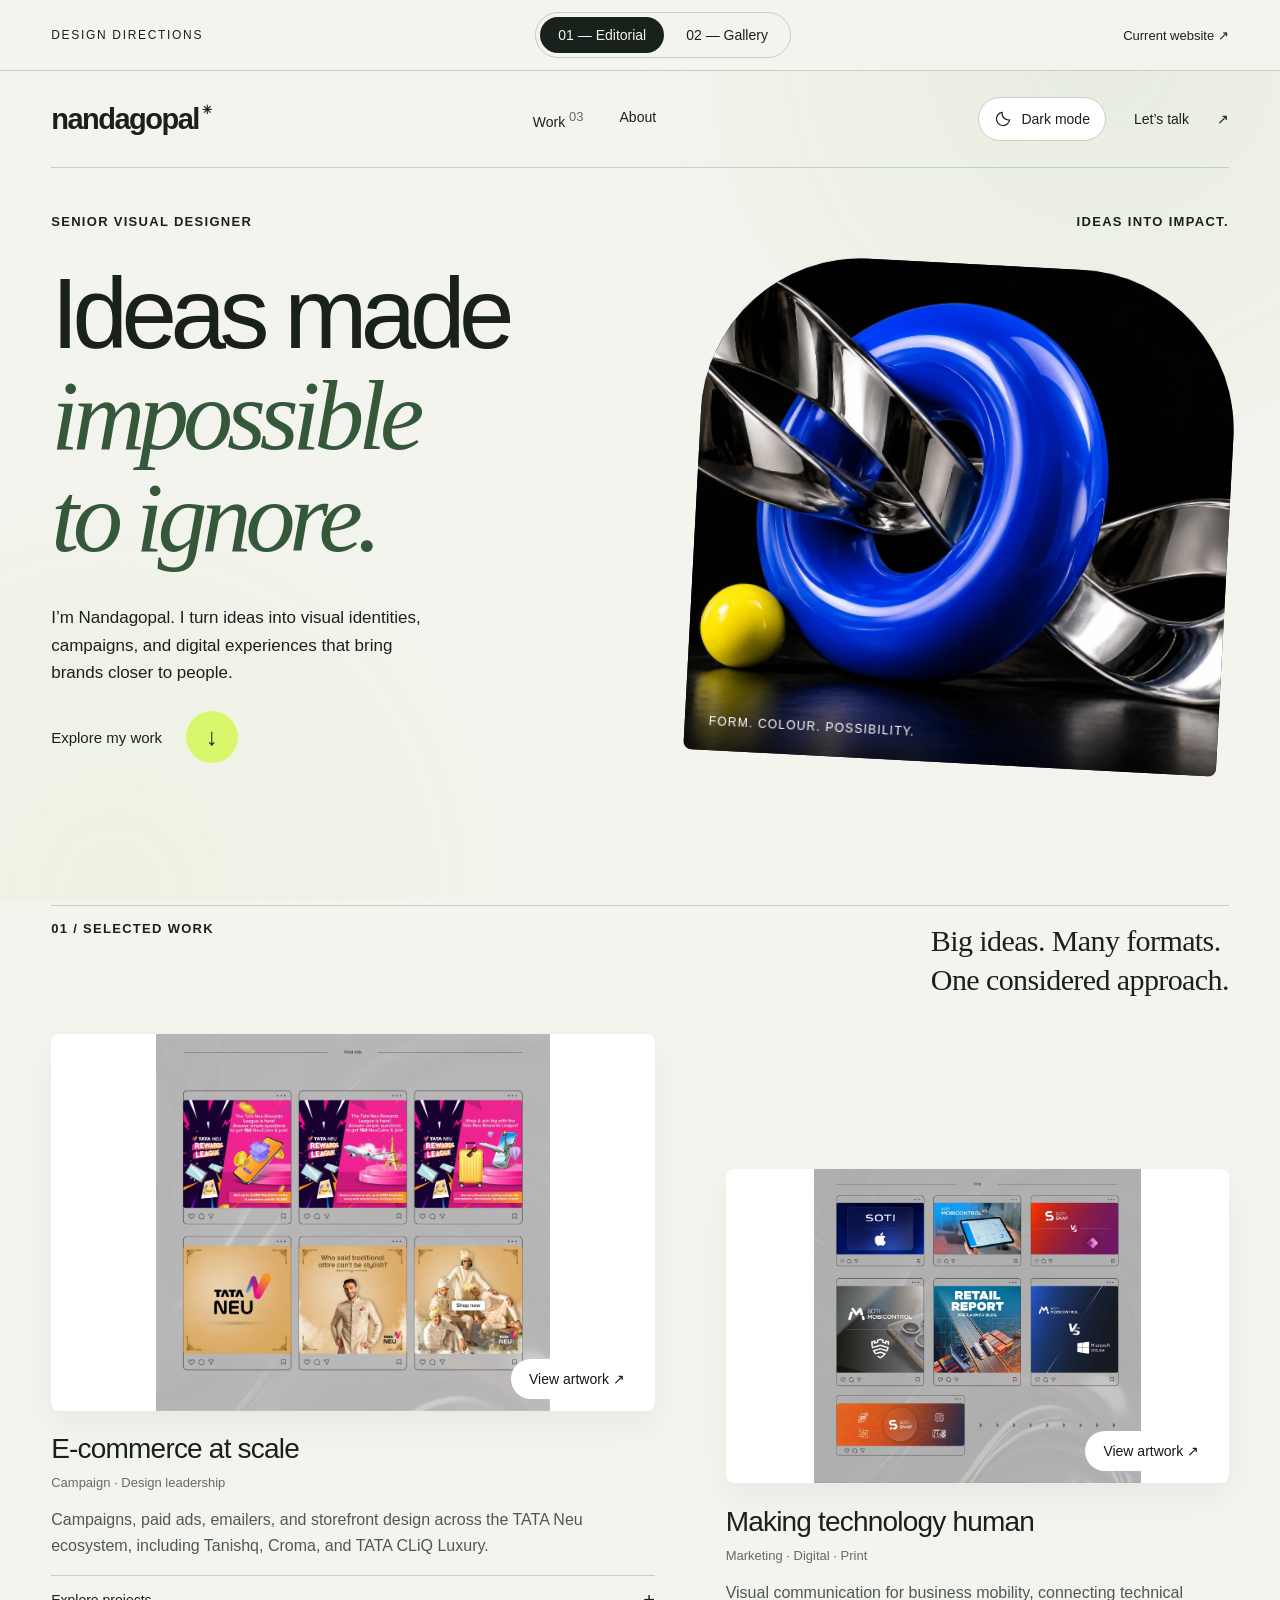
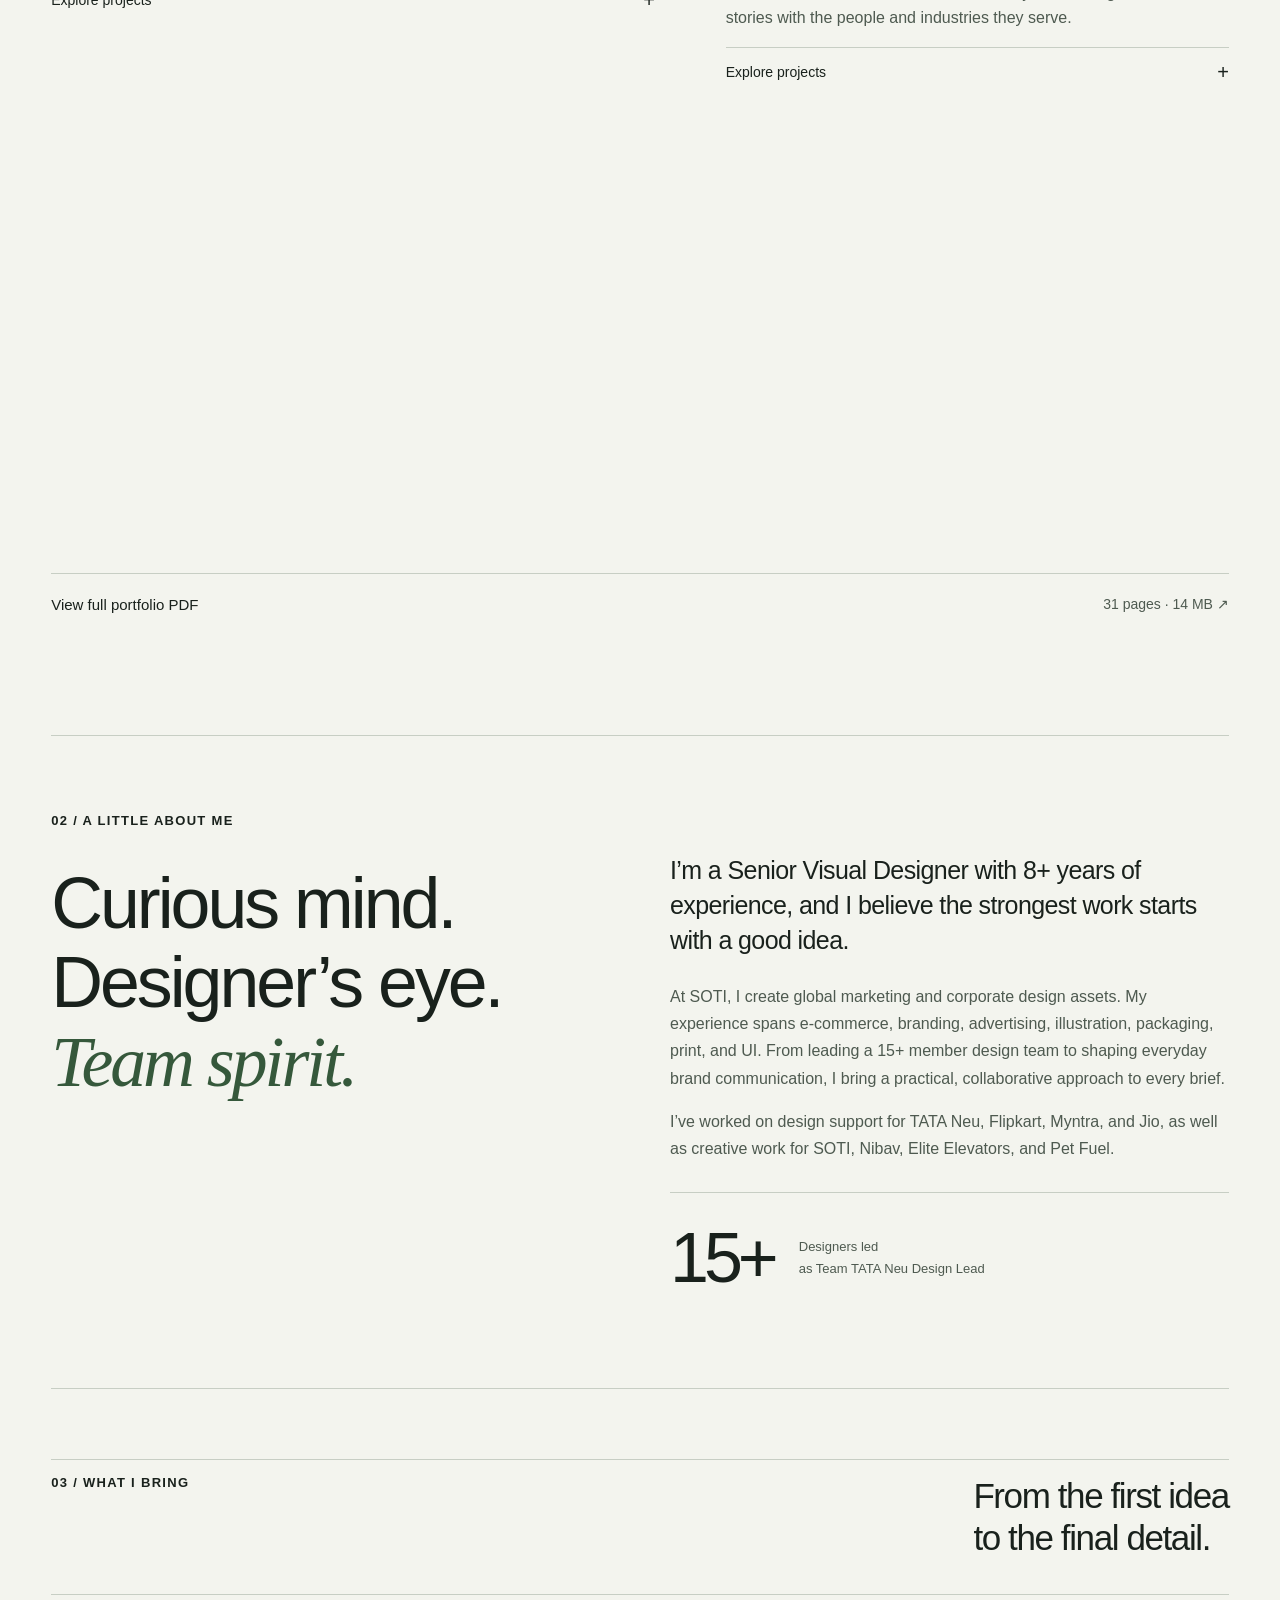
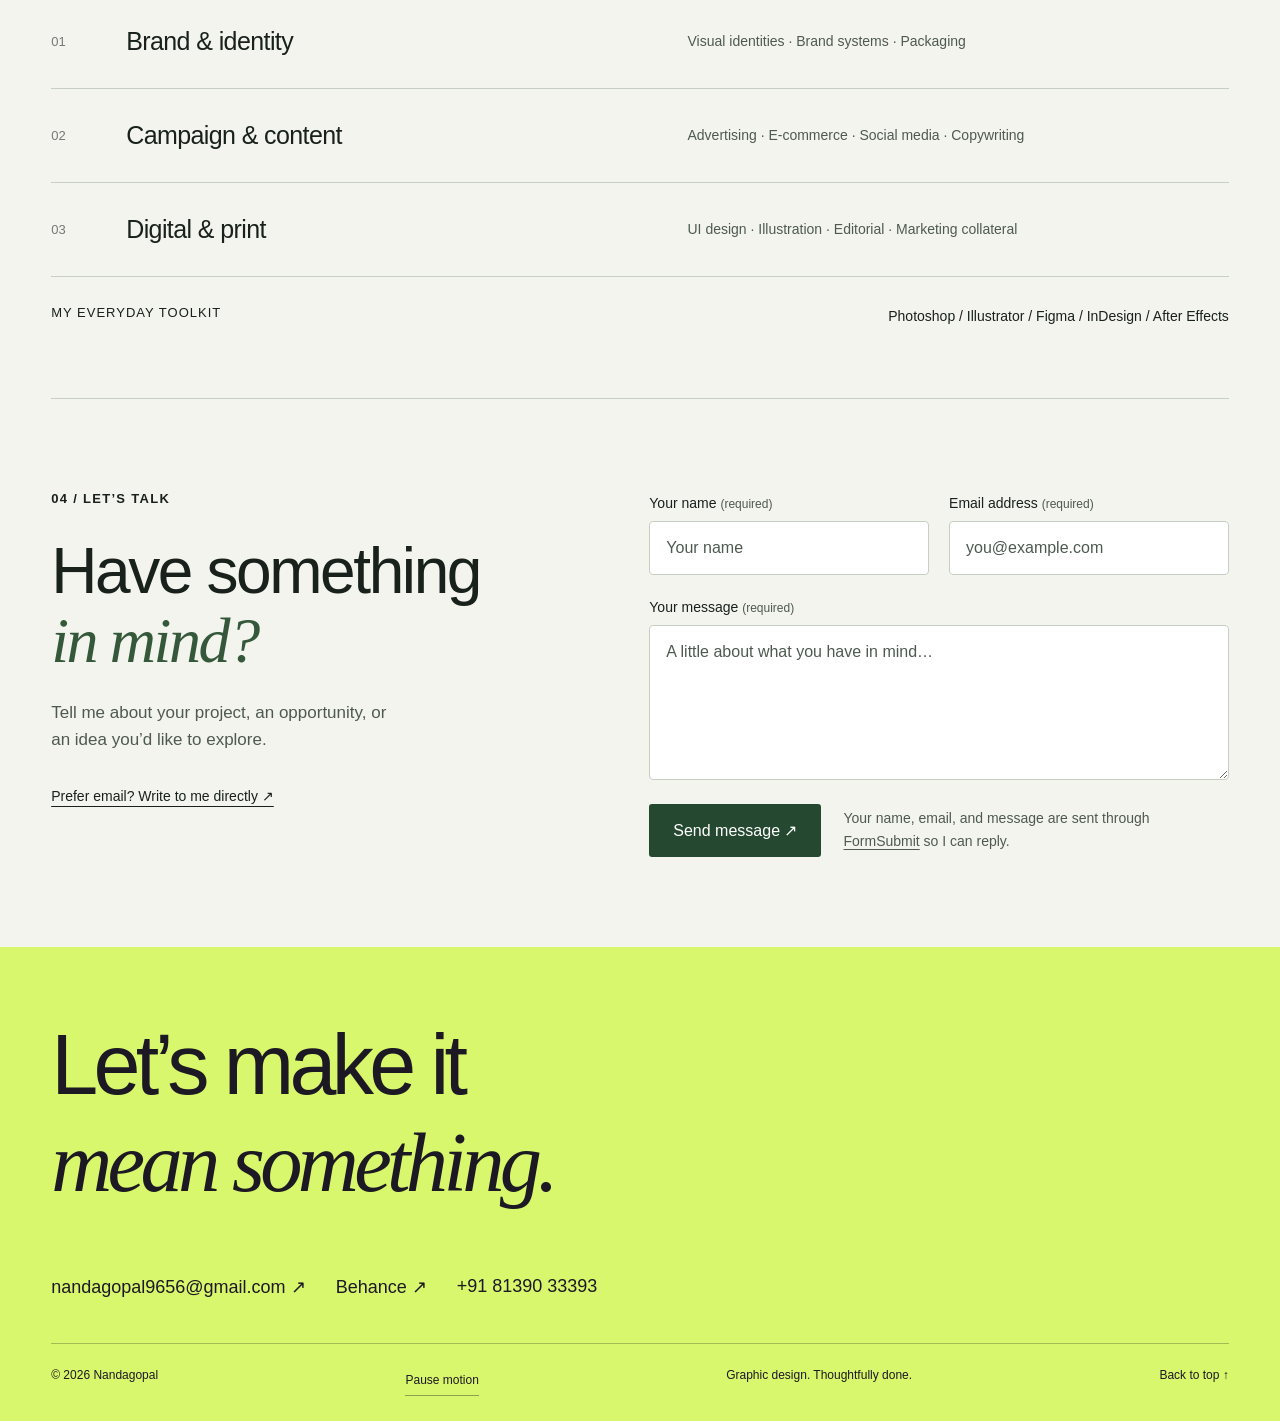
==== designs.html @ e57c0f96 "Refresh cached popup styles so the solid background appears" ====
<!doctype html>
<html lang="en" data-layout="editorial">
<head>
<meta charset="utf-8"><meta name="viewport" content="width=device-width,initial-scale=1">
<title>Nandagopal — Interactive portfolio concepts</title>
<meta name="description" content="Nandagopal is a multidisciplinary graphic designer and copywriter working across brand identities, e-commerce campaigns, advertising and digital experiences.">
<meta name="theme-color" content="#f5f5f2">
<link rel="icon" type="image/svg+xml" href="data:image/svg+xml,%3Csvg xmlns='http://www.w3.org/2000/svg' viewBox='0 0 32 32'%3E%3Crect width='32' height='32' rx='7' fill='%23283cff'/%3E%3Ctext x='6' y='24' fill='white' font-family='Arial' font-size='25' font-weight='bold'%3En%3C/text%3E%3C/svg%3E">
<script>
(function () {
  var root = document.documentElement;
  var theme = null, motion = null;
  try { theme = localStorage.getItem('nandagopal-theme'); motion = localStorage.getItem('nandagopal-motion'); } catch (_) {}
  root.dataset.theme = theme === 'dark' || theme === 'light' ? theme : (matchMedia('(prefers-color-scheme: dark)').matches ? 'dark' : 'light');
  root.dataset.motion = motion === 'paused' ? 'paused' : 'running';
  document.querySelector('meta[name="theme-color"]').content = root.dataset.theme === 'dark' ? '#101115' : '#f5f5f2';
})();
</script>
<style>
:root{--paper:#f5f5f2;--ink:#171818;--blue:#283cff;--line:#d2d2ce}*{box-sizing:border-box}html{scroll-behavior:smooth;scroll-padding-top:30px}body{margin:0;background:var(--paper);color:var(--ink);font-family:Arial,Helvetica,sans-serif;-webkit-font-smoothing:antialiased}a{color:inherit;text-decoration:none}button,a,summary{-webkit-tap-highlight-color:transparent}a:focus-visible,summary:focus-visible{outline:3px solid var(--blue);outline-offset:6px}.skip{position:absolute;left:20px;top:-80px;background:white;padding:16px;z-index:3}.skip:focus{top:10px}.nav{margin:0 4%;padding:27px 0;display:flex;align-items:center;justify-content:space-between;border-bottom:1px solid var(--line);gap:25px}.wordmark{font-size:27px;font-weight:800;letter-spacing:-1.5px}.wordmark span{font-size:12px;vertical-align:top;margin-left:3px}.nav nav{display:flex;gap:36px;font-size:14px}.nav nav span{font-size:11px;vertical-align:super;color:#686868}.nav-end{font-size:14px}.nav-end span{margin-left:24px}.hero,.work,.about,.expertise{margin:0 4%}.hero{padding-top:38px}.eyebrow{font-size:12px;letter-spacing:1.3px;font-weight:600}.hero>.eyebrow{display:flex;justify-content:space-between}h1{font-size:clamp(60px,8.4vw,140px);font-weight:500;letter-spacing:-.075em;line-height:1.04;margin:42px 0 26px}h1>span{color:var(--blue)}.hero-bottom{display:flex;justify-content:space-between;align-items:end;margin-bottom:42px}.hero-bottom p{font-size:17px;line-height:1.6;max-width:435px;margin:0}.round-link{display:flex;align-items:center;gap:24px;font-size:14px}.round-link b{width:54px;height:54px;border:1px solid #aaa;border-radius:50%;display:grid;place-items:center;font-size:24px;font-weight:400;transition:.2s}.round-link:hover b{background:var(--blue);color:white;border-color:var(--blue);transform:translateY(3px)}.hero-art{margin:0;position:relative;height:470px;overflow:hidden;background:#0b0b0c;border-radius:3px}.hero-art img{width:100%;height:100%;object-fit:cover;object-position:center 52%}.hero-art figcaption{position:absolute;bottom:0;left:0;right:0;display:flex;justify-content:space-between;color:white;font-size:11px;letter-spacing:1.2px;padding:40px 26px 22px;background:linear-gradient(transparent,#000a)}.work{padding:95px 0 75px}.section-top{display:flex;justify-content:space-between;align-items:start;margin-bottom:35px}.section-top>p{font-size:24px;line-height:1.3;letter-spacing:-.6px;margin:0}.project-grid{display:grid;grid-template-columns:repeat(3,minmax(0,1fr));gap:25px}.project-face{aspect-ratio:4/4.7;padding:28px;display:flex;flex-direction:column;justify-content:space-between}.small-cap{font-size:11px;letter-spacing:1px}.project-face h2{font-size:clamp(27px,3.05vw,52px);line-height:1.08;font-weight:500;letter-spacing:-1.8px;margin:30px 0}.project-face em{font-family:Georgia,serif;font-weight:400}.face-foot{display:flex;justify-content:space-between;align-items:end}.face-foot span:first-child{font-size:23px;font-weight:bold;letter-spacing:-.8px}.face-foot span:last-child{font-size:12px}.neu .project-face{background:#c8f05c}.soti .project-face{background:var(--blue);color:white}.pet .project-face{background:#212121;color:#efefea}.project-label{margin-top:22px}.project-label h3{font-size:19px;font-weight:500;letter-spacing:-.4px;margin:0 0 8px}.project-label>span{font-size:12px;color:#686868}.project>p{font-size:15px;line-height:1.6;color:var(--muted);min-height:76px}details{border-top:1px solid var(--line)}summary{list-style:none;cursor:pointer;font-size:14px;padding:16px 0;display:flex;justify-content:space-between}summary::-webkit-details-marker{display:none}summary span{font-size:20px;line-height:16px}details[open] summary span{transform:rotate(45deg)}.detail{padding-bottom:12px;font-size:15px;line-height:1.6}.detail h4{margin:12px 0 4px;font-size:13px}.detail p{margin:0 0 14px;color:#535353}.work-note{font-size:12px;color:var(--muted);margin:30px 0 0}.about{border-top:1px solid var(--line);padding:75px 0 90px;display:grid;grid-template-columns:1fr 1fr;gap:60px}.about h2{font-size:clamp(42px,5.2vw,80px);line-height:1.1;letter-spacing:-3px;font-weight:500;margin:35px 0}.about h2 em{font-family:Georgia,serif;color:var(--blue);font-weight:400}.about-copy{padding-top:42px}.about-copy p{font-size:16px;line-height:1.7;color:#545454}.about-copy .large{font-size:25px;line-height:1.4;color:var(--ink);letter-spacing:-.6px;margin-top:0}.stat{display:flex;gap:25px;align-items:center;border-top:1px solid var(--line);padding-top:25px;margin-top:30px}.stat strong{font-size:70px;font-weight:500;letter-spacing:-5px}.stat span{font-size:13px;line-height:1.7;color:#555}.expertise{padding:70px 0;border-top:1px solid var(--line)}.section-top h2{font-size:35px;line-height:1.2;font-weight:500;letter-spacing:-1.4px;margin:0}.skill-row{padding:25px 0;border-top:1px solid var(--line);display:grid;grid-template-columns:55px 1fr 1fr;align-items:center;gap:20px}.skill-row>span{font-size:12px;color:#777}.skill-row h3{font-size:25px;font-weight:500;letter-spacing:-.6px;margin:0}.skill-row p{font-size:14px;color:var(--muted);line-height:1.6;margin:0}.toolbox{display:flex;justify-content:space-between;border-top:1px solid var(--line);padding:28px 0 0;gap:25px}.toolbox span{font-size:11px;letter-spacing:1px}.toolbox p{font-size:14px;margin:0;line-height:1.6}footer{background:var(--brand);color:white;padding:55px 4% 25px}.footer-title{font-size:clamp(42px,6.6vw,105px);letter-spacing:-.055em;line-height:1.15;padding:15px 0 65px}.footer-title em{font-family:Georgia,serif;font-weight:400}.footer-bottom{border-top:1px solid #ffffff55;padding-top:24px;display:flex;justify-content:space-between;font-size:12px;gap:20px}@media(min-width:1700px){body{max-width:1800px;margin:auto}}@media(max-width:900px){h1{font-size:9vw}.project-grid{gap:15px}.project-face{padding:20px}.project-face h2{letter-spacing:-1px}.small-cap{font-size:10px}.hero-art{height:380px}.about{gap:35px}.skill-row{grid-template-columns:30px 1fr 1fr}}@media(max-width:640px){.nav{padding:22px 0}.wordmark{font-size:24px}.nav nav{gap:20px}.nav-end{display:none}.hero{padding-top:26px}.hero>.eyebrow span:last-child{display:none}h1{font-size:clamp(43px,10.4vw,67px);margin:34px 0 23px;letter-spacing:-.065em}.hero-bottom{display:block;margin-bottom:30px}.hero-bottom p{font-size:16px}.round-link{justify-content:space-between;margin-top:22px}.round-link b{width:43px;height:43px}.hero-art{height:310px}.hero-art figcaption{padding:30px 16px 16px;font-size:10px}.hero-art figcaption span:last-child{display:none}.work{padding:60px 0}.section-top{gap:20px}.section-top>p{font-size:18px}.eyebrow{font-size:10px;line-height:1.5}.project-grid{grid-template-columns:1fr;gap:36px}.project-face{aspect-ratio:1.15;padding:26px}.project-face h2{font-size:45px;letter-spacing:-1.6px}.small-cap{font-size:11px}.project>p{min-height:0}.about{padding:50px 0;grid-template-columns:1fr;gap:0}.about h2{font-size:52px;letter-spacing:-2px;margin-bottom:0}.about-copy{padding-top:30px}.about-copy .large{font-size:22px}.expertise{padding:45px 0}.section-top h2{font-size:25px}.skill-row{grid-template-columns:25px 1fr;gap:12px}.skill-row h3{font-size:23px}.skill-row p{grid-column:2}.toolbox{display:block}.toolbox p{margin-top:14px}.footer-title{font-size:47px;padding-bottom:40px}.footer-bottom{flex-wrap:wrap;font-size:11px}.footer-bottom>span:nth-child(2){display:none}footer{padding-top:30px}}@media(prefers-reduced-motion:reduce){html{scroll-behavior:auto}*{transition:none!important}}
.art-preview{display:block;width:100%;padding:0;border:0;position:relative;background:#ddd;cursor:zoom-in;overflow:hidden}.art-preview img{display:block;width:100%;height:auto;aspect-ratio:16/11;object-fit:cover;transition:transform .3s}.art-preview:hover img{transform:scale(1.025)}.art-preview>span{position:absolute;right:12px;bottom:12px;background:#fff;padding:9px 12px;font-size:12px}.art-gallery{display:grid;gap:15px;margin-top:25px}.art-gallery button{padding:0;text-align:left;background:none;border:1px solid var(--line);cursor:zoom-in;color:var(--ink)}.art-gallery img{width:100%;height:auto;display:block}.art-gallery span{display:block;padding:12px;font-size:13px}.portfolio-download{display:flex;justify-content:space-between;padding:22px 0;border-top:1px solid var(--line);margin-top:35px;font-size:15px}.portfolio-download span{font-size:13px;color:#555}.contact-links{display:flex;gap:30px;flex-wrap:wrap;padding-bottom:45px;font-size:18px}.contact-links a:hover{text-decoration:underline}dialog{border:0;padding:20px;width:min(1400px,95vw);max-height:94vh;background:var(--paper);color:var(--ink)}dialog::backdrop{background:#000c}dialog>img{display:block;max-width:100%;max-height:79vh;width:auto;height:auto;margin:auto;object-fit:contain}.dialog-bar{display:flex;justify-content:space-between;align-items:center;gap:20px;margin-bottom:18px}.dialog-bar h2{font-size:17px;font-weight:500;margin:0}.dialog-bar button{font:inherit;background:var(--ink);color:var(--paper);border:0;padding:10px 16px;cursor:pointer}button:focus-visible{outline:3px solid var(--blue);outline-offset:4px}@media(max-width:640px){.art-preview img{aspect-ratio:16/10}.contact-links{display:grid;gap:20px;font-size:16px}.portfolio-download{gap:20px;font-size:14px}dialog{padding:12px}.dialog-bar h2{font-size:14px}}
/* Appearance and ambient movement */
:root{color-scheme:light;--muted:#55565d;--brand:#283cff;--surface:#ffffff;--glow-blue:rgba(40,60,255,.1);--glow-lime:rgba(166,208,62,.09);--grid:rgba(40,60,255,.045)}
:root[data-theme="dark"]{color-scheme:dark;--paper:#101115;--ink:#f2f3f7;--blue:#96a3ff;--line:#353740;--muted:#b2b6c3;--brand:#202cad;--surface:#1e2029;--glow-blue:rgba(75,89,255,.2);--glow-lime:rgba(119,161,68,.08);--grid:rgba(150,163,255,.05)}
body{isolation:isolate;transition:background-color .25s,color .25s}
.ambient{position:fixed;inset:0;overflow:hidden;pointer-events:none;z-index:-1;contain:strict}
.ambient-wash{position:absolute;width:78vmax;height:78vmax;border-radius:50%;will-change:transform;animation:ambient-drift 26s ease-in-out infinite alternate}
.wash-blue{top:-35vmax;right:-25vmax;background:radial-gradient(ellipse,var(--glow-blue),transparent 67%)}
.wash-lime{bottom:-38vmax;left:-30vmax;background:radial-gradient(ellipse,var(--glow-lime),transparent 65%);animation-name:ambient-counter;animation-duration:32s}
.ambient-grid{position:absolute;inset:0;background-image:linear-gradient(var(--grid) 1px,transparent 1px),linear-gradient(90deg,var(--grid) 1px,transparent 1px);background-size:90px 90px;mask-image:linear-gradient(to bottom,#000,transparent 62%);opacity:.65}
@keyframes ambient-drift{from{transform:translate3d(0,0,0) scale(1)}to{transform:translate3d(-17vw,18vh,0) scale(1.2)}}
@keyframes ambient-counter{from{transform:translate3d(0,0,0)}to{transform:translate3d(20vw,-24vh,0) scale(1.15)}}
.nav-actions{display:flex;align-items:center;gap:28px}.appearance-button{display:inline-flex;align-items:center;justify-content:center;gap:9px;min-height:44px;padding:10px 15px;border:1px solid var(--line);border-radius:30px;color:var(--ink);background:var(--surface);font:inherit;font-size:14px;cursor:pointer;transition:border-color .2s,background-color .2s,transform .2s;white-space:nowrap}.appearance-button:hover{border-color:var(--blue);transform:translateY(-2px)}.appearance-button svg{width:18px;height:18px;flex:none}.sun-icon{display:none}[data-theme="dark"] .moon-icon{display:none}[data-theme="dark"] .sun-icon{display:block}.skip{background:var(--surface)}.art-preview>span{color:#171818}.round-link:hover b{background:var(--brand)}.art-gallery button{background:var(--surface)}.project-label h3{transition:color .2s}.project:hover .project-label h3{color:var(--blue)}.skill-row{transition:padding-left .25s,background-color .25s}.skill-row:hover{padding-left:12px;background:var(--glow-blue)}.hero-art img{animation:hero-breathe 24s ease-in-out infinite alternate;will-change:transform}.hero-art figcaption{z-index:1}@keyframes hero-breathe{from{transform:scale(1)}to{transform:scale(1.045)}}
#motion-toggle{font:inherit;color:inherit;border:0;border-bottom:1px solid #ffffff70;background:none;padding:0 0 3px;cursor:pointer;min-height:28px}#motion-toggle:focus-visible{outline-color:white}.page-hidden .ambient-wash,.page-hidden .hero-art img,[data-motion="paused"] .ambient-wash,[data-motion="paused"] .hero-art img{animation-play-state:paused}
@media(max-width:760px){.nav{flex-wrap:wrap;gap:18px}.nav-actions{gap:15px}.nav nav{gap:20px}.nav-end{display:none}.nav .wordmark{margin-right:auto}.nav nav{order:3;width:100%;padding-top:3px}.appearance-button{padding:10px 13px}.ambient-grid{background-size:65px 65px}.footer-bottom{align-items:center}.footer-bottom>span:nth-child(2){display:none}}
@media(prefers-reduced-motion:reduce){html{scroll-behavior:auto}.ambient-wash,.hero-art img{animation:none!important;will-change:auto}*,*::before,*::after{transition:none!important}.art-preview:hover img,.appearance-button:hover,.round-link:hover b{transform:none}.skill-row:hover{padding-left:0}}
.contact-section{margin:0 4%;padding:75px 0 90px;border-top:1px solid var(--line);display:grid;grid-template-columns:1fr 1.15fr;gap:8%}.contact-intro h2{font-size:clamp(42px,4.5vw,70px);line-height:1.08;letter-spacing:-2.4px;font-weight:500;margin:30px 0 24px}.contact-intro h2 em{font-family:Georgia,serif;color:var(--blue);font-weight:400}.contact-intro p{max-width:340px;font-size:17px;line-height:1.6;color:var(--muted)}.contact-intro>a{display:inline-block;font-size:14px;margin-top:18px;text-decoration:underline;text-underline-offset:5px}#contact-form{padding-top:6px;min-width:0}.contact-fields{display:grid;grid-template-columns:1fr 1fr;gap:20px}.contact-field{display:flex;flex-direction:column;gap:10px;margin-bottom:24px}.contact-field label{font-size:14px}.contact-field label span{font-size:12px;color:var(--muted)}.contact-field input,.contact-field textarea{width:100%;min-width:0;border:1px solid var(--line);border-radius:4px;background:var(--surface);color:var(--ink);font:inherit;font-size:16px;line-height:1.5;padding:14px 16px;transition:border-color .2s,box-shadow .2s}.contact-field input::placeholder,.contact-field textarea::placeholder{color:var(--muted);opacity:1}.contact-field textarea{resize:vertical;min-height:155px}.contact-field input:focus,.contact-field textarea:focus{outline:2px solid var(--blue);outline-offset:3px;border-color:var(--blue)}.contact-send{display:flex;align-items:center;gap:22px}.send-message{display:flex;align-items:center;justify-content:space-between;gap:30px;flex:none;padding:16px 23px;min-height:52px;border:1px solid transparent;border-radius:3px;background:var(--brand);color:#fff;font:inherit;font-size:16px;cursor:pointer;transition:transform .2s,box-shadow .2s}.send-message:hover{transform:translateY(-2px);box-shadow:0 5px 20px var(--glow-blue)}.send-message:disabled{cursor:wait;opacity:.7;transform:none}.contact-send p{color:var(--muted);font-size:12px;line-height:1.65;margin:0}.contact-send p a{text-decoration:underline;text-underline-offset:3px}.contact-status{font-size:16px;line-height:1.5;border-left:3px solid var(--blue);padding:14px 18px;background:var(--surface);margin-top:24px}.contact-honeypot{display:none}@media(max-width:760px){.contact-section{grid-template-columns:1fr;gap:32px;padding:50px 0}.contact-intro h2{font-size:48px}.contact-intro p{max-width:100%}.contact-intro>a{margin-top:8px}.contact-send{align-items:flex-start;flex-direction:column;gap:16px}.contact-send p{max-width:340px}}@media(max-width:420px){.contact-fields{grid-template-columns:1fr;gap:0}.send-message{width:100%}}@media(prefers-reduced-motion:reduce){.send-message:hover{transform:none}}

/* Two distinct portfolio directions, sharing the same work and contact details. */
:root,:root[data-theme="light"]{--paper:#f3f4ee;--ink:#19211c;--blue:#35583b;--brand:#254831;--line:#c7cec4;--muted:#4e5a50;--surface:#fff;--glow-blue:rgba(116,166,64,.08);--glow-lime:rgba(166,208,62,.06);--accent:#d9f76c}
:root[data-theme="dark"]{--paper:#141b16;--ink:#f1f6e8;--blue:#d9f76c;--brand:#345837;--line:#3a473d;--muted:#b7c3b7;--surface:#202b22;--accent:#d9f76c}
:root[data-layout="gallery"][data-theme="dark"]{--paper:#101018;--ink:#f5f1ff;--blue:#c1b1ff;--brand:#6750b4;--line:#393440;--muted:#bdb6cc;--surface:#1b1826;--accent:#c1b1ff;--glow-blue:rgba(139,91,234,.14);--glow-lime:rgba(69,86,208,.08)}
:root[data-layout="gallery"][data-theme="light"]{--paper:#f2eff9;--ink:#241a39;--blue:#6844a5;--brand:#6844a5;--line:#cdc4da;--muted:#63556f;--surface:#fff;--accent:#c1b1ff}
html{scroll-padding-top:90px}body{max-width:none!important}.concept-bar{position:sticky;top:0;z-index:20;display:flex;align-items:center;justify-content:space-between;gap:18px;padding:12px 4%;background:var(--paper);border-bottom:1px solid var(--line);font-size:14px}.concept-caption{font-size:12px;letter-spacing:.14em}.concept-bar>div{display:flex;gap:4px;border:1px solid var(--line);padding:4px;border-radius:40px}.concept-bar button{font:inherit;font-size:14px;background:transparent;color:var(--ink);padding:10px 18px;border:0;border-radius:30px;cursor:pointer}.concept-bar button[aria-pressed="true"]{background:var(--ink);color:var(--paper)}.concept-bar>a{font-size:13px}.nav{padding:26px 0}.wordmark{font-size:29px}.eyebrow{font-size:13px}.nav nav span,.project-label>span,.skill-row>span,.toolbox span{font-size:13px}.hero{display:grid;grid-template-columns:1.1fr 1fr;gap:0 5%;position:relative;padding:46px 0 72px}.hero>.eyebrow{grid-column:1/-1;margin-bottom:35px}.hero h1{grid-column:1;grid-row:2;font-size:clamp(60px,7.8vw,128px);letter-spacing:-.065em;line-height:1.01;margin:0 0 36px;z-index:2}.hero h1>span{font-family:Georgia,serif;font-style:italic;letter-spacing:-.06em;font-weight:400}.hero-bottom{grid-column:1;grid-row:3;display:block;margin:0}.hero-bottom p{max-width:380px;font-size:17px}.round-link{display:inline-flex;margin-top:25px;font-size:15px}.round-link b{background:var(--accent);border:0;color:#1a201a;width:52px;height:52px}.hero-art{grid-column:2;grid-row:2/4;height:100%;min-height:480px;border-radius:160px 160px 8px 8px;transform:rotate(3deg);transition:transform .5s}.hero-art img{object-position:52% center;animation:none;transform:scale(1.08) translate(var(--image-x,0px),var(--image-y,0px));transition:transform .2s ease-out}.hero-art figcaption{font-size:12px;padding:50px 24px 22px}.hero-art figcaption span:last-child{display:none}.ambient-grid{display:none}.work{padding:70px 0}.section-top{padding-top:15px;border-top:1px solid var(--line)}.section-top>p{font-family:Georgia,serif;font-size:30px}.project-grid{grid-template-columns:1.2fr 1fr;gap:65px 6%;align-items:start}.project:nth-child(2){margin-top:135px}.project:nth-child(3){grid-column:1/-1;display:grid;grid-template-columns:1.2fr 1fr;gap:0 6%}.project:nth-child(3)>.art-preview{grid-row:1/5}.project:nth-child(3)>details{grid-column:2}.art-preview{border-radius:8px;transform:perspective(1000px) rotateX(var(--tilt-x,0deg)) rotateY(var(--tilt-y,0deg));transition:transform .25s ease-out;box-shadow:0 15px 35px #0000000c}.art-preview img{aspect-ratio:16/10;object-fit:contain;background:#fff}.art-preview>span{font-size:14px;border-radius:30px;padding:12px 18px}.project-label h3{font-size:28px;letter-spacing:-.8px}.project>p{font-size:16px;min-height:0}.detail p,.about-copy p,.stat span,.portfolio-download span{color:var(--muted)}.detail h4,.art-gallery span,.portfolio-download span,.contact-send p{font-size:14px}.about{margin-top:30px}.about h2{font-size:clamp(44px,5.6vw,80px)}.skill-row{padding:32px 0}.contact-section{padding:90px 0}.contact-intro h2{font-size:clamp(44px,5vw,76px)}footer{background:var(--accent);color:#1c1924}.footer-bottom{border-color:#1c192444}.footer-bottom #motion-toggle{border-color:#1c192466}.cursor-orbit{position:fixed;top:0;left:0;width:36px;height:36px;border:1px solid var(--blue);border-radius:50%;z-index:100;pointer-events:none;display:grid;place-items:center;opacity:0;transition:width .2s,height .2s,background .2s,opacity .2s;transform:translate(-100px,-100px)}.cursor-orbit span{display:none;font-size:12px;font-weight:700;letter-spacing:.08em}.cursor-orbit.art-hover{width:74px;height:74px;background:var(--accent);border-color:var(--accent);color:#211a2e}.cursor-orbit.art-hover span{display:block}.cursor-light{position:fixed;left:0;top:0;width:500px;height:500px;border-radius:50%;pointer-events:none;z-index:-1;background:radial-gradient(circle,var(--glow-blue),transparent 68%);opacity:0;transform:translate(-1000px,-1000px)}.reveal-ready{opacity:0;translate:0 24px;transition:opacity .65s,translate .65s}.reveal-ready.is-visible{opacity:1;translate:0 0}
/* Gallery: a full-width, image-led composition and large sequential projects. */
[data-layout="gallery"] .hero{display:flex;flex-direction:column;align-items:center;text-align:center;min-height:720px;padding:65px 5% 55px;isolation:isolate;overflow:hidden;margin:25px 4% 0;border-radius:16px;background:#0c0c15;color:#fff}
[data-layout="gallery"] .hero>.eyebrow{width:100%;position:relative;z-index:2;color:#ddd3f5;margin-bottom:48px}
[data-layout="gallery"] .hero h1{font-size:clamp(64px,8.6vw,132px);margin:0 0 25px;line-height:1.02;letter-spacing:-.06em;max-width:980px;text-shadow:0 2px 20px #0005}
[data-layout="gallery"] .hero h1>span{font-family:Arial,Helvetica,sans-serif;font-style:normal;font-weight:500;letter-spacing:-.065em;color:#c1b1ff}
[data-layout="gallery"] .hero h1 br:last-child{display:none}
[data-layout="gallery"] .hero-bottom{z-index:2;max-width:480px}.hero-bottom p{line-height:1.6}
[data-layout="gallery"] .hero-bottom p{max-width:none;color:#eee9f8}
[data-layout="gallery"] .hero-art{position:absolute;inset:0;z-index:-1;border-radius:0;transform:none;min-height:0;height:100%;width:100%}
[data-layout="gallery"] .hero-art img{opacity:.4;object-position:50% 58%;filter:saturate(.55)}
[data-layout="gallery"] .hero-art:after{content:"";position:absolute;inset:0;background:linear-gradient(180deg,#0d091950,#0d091925 50%,#0d0919df)}
[data-layout="gallery"] .hero-art figcaption{display:none}
[data-layout="gallery"] .project-grid{display:block;max-width:1180px;margin:auto}
[data-layout="gallery"] .project{display:block;position:relative;margin:0 0 85px;padding:0 0 38px;border-bottom:1px solid var(--line)}
[data-layout="gallery"] .project:nth-child(2){margin-left:14%}[data-layout="gallery"] .project:nth-child(3){margin-right:14%}
[data-layout="gallery"] .art-preview{border-radius:12px}[data-layout="gallery"] .art-preview img{aspect-ratio:16/8;object-fit:contain}
[data-layout="gallery"] .project-label{display:flex;justify-content:space-between;gap:24px;align-items:center;margin-top:26px}
[data-layout="gallery"] .project-label h3{font-size:36px;margin:0}[data-layout="gallery"] .project>p{max-width:650px;font-size:17px}
[data-layout="gallery"] .art-gallery{grid-template-columns:1fr 1fr}[data-layout="gallery"] .about{grid-template-columns:1.2fr 1fr}
[data-layout="gallery"] .section-top>p{font-family:Arial,Helvetica,sans-serif}
[data-motion="paused"] .cursor-orbit,[data-motion="paused"] .cursor-light{display:none}[data-motion="paused"] .hero-art img{transform:scale(1.08)!important}[data-motion="paused"] .art-preview{transform:none!important}[data-motion="paused"] .reveal-ready{opacity:1;translate:none;transition:none}
@media(max-width:900px){.concept-caption{display:none}.hero{gap:0 4%}.hero h1{font-size:clamp(54px,8vw,84px)}.hero-art{min-height:460px;border-radius:100px 100px 8px 8px}.hero-art figcaption{padding:20px 14px}.project-grid{gap:35px}.project:nth-child(2){margin-top:80px}.project-label h3{font-size:24px}[data-layout="gallery"] .hero{min-height:660px}[data-layout="gallery"] .project-label{display:block}[data-layout="gallery"] .project-label h3{margin-bottom:12px}}
@media(max-width:640px){.concept-bar{padding:9px 4%;gap:8px}.concept-bar button{font-size:12px;padding:10px 11px}.concept-bar>a{font-size:12px;max-width:68px;line-height:1.4}.nav{padding:20px 0}.wordmark{font-size:25px}.hero{display:flex;flex-direction:column;padding:25px 0 35px;gap:0}.hero>.eyebrow{margin-bottom:28px;font-size:12px}.hero h1{font-size:clamp(52px,12.7vw,80px);margin-bottom:22px}.hero-art{order:4;margin:40px 5% 8px;height:360px;min-height:0;border-radius:100px 100px 6px 6px}.hero-art img{object-fit:cover}.hero-bottom p{font-size:16px}.round-link{display:flex;justify-content:space-between}.project-grid{display:block}.project,.project:nth-child(2),.project:nth-child(3){display:block;margin:0 0 40px}.section-top>p{font-size:22px}.project-label h3{font-size:25px}.about,.contact-section{padding:45px 0}.about h2{letter-spacing:-2px}.contact-intro h2{font-size:45px}.footer-title{font-size:46px}.footer-bottom{font-size:12px}[data-layout="gallery"] .hero{padding:30px 6% 40px;min-height:630px;margin-top:15px}[data-layout="gallery"] .hero>.eyebrow{margin-bottom:60px}[data-layout="gallery"] .hero h1{font-size:clamp(49px,11.7vw,72px);margin-bottom:28px}[data-layout="gallery"] .hero h1 br:last-child{display:block}[data-layout="gallery"] .hero-art{margin:0}[data-layout="gallery"] .project,[data-layout="gallery"] .project:nth-child(2),[data-layout="gallery"] .project:nth-child(3){margin:0 0 45px}[data-layout="gallery"] .art-preview img{aspect-ratio:16/10}[data-layout="gallery"] .project-label h3{font-size:28px}[data-layout="gallery"] .art-gallery,[data-layout="gallery"] .about{grid-template-columns:1fr}.contact-fields{grid-template-columns:1fr;gap:0}}
@media(pointer:coarse),(prefers-reduced-motion:reduce){.cursor-orbit,.cursor-light{display:none!important}.reveal-ready{opacity:1;translate:none}.hero-art img{transform:scale(1.08)!important}.art-preview{transform:none!important}}

</style>
<style>
/* Shared artwork popup */
#art-dialog{border-radius:24px}
#art-dialog .dialog-bar{gap:16px}
#art-dialog .dialog-bar h2{min-width:0;overflow-wrap:anywhere}
#art-dialog #close-art{display:grid;place-items:center;flex:0 0 48px;width:48px;height:48px;padding:0;border-radius:50%;font-family:Arial,Helvetica,sans-serif;font-size:36px;font-weight:400;line-height:1}
#art-dialog #close-art:hover{opacity:.8}
@media(max-width:640px){#art-dialog{border-radius:18px}}
</style>
<link rel="stylesheet" href="gallery-admin.css?v=solid-20261008">
</head>
<body>
<div class="concept-bar"><span class="concept-caption">DESIGN DIRECTIONS</span><div role="group" aria-label="Choose portfolio layout"><button type="button" data-layout-choice="editorial" aria-pressed="true">01 — Editorial</button><button type="button" data-layout-choice="gallery" aria-pressed="false">02 — Gallery</button></div><a href="./">Current website ↗</a></div>
<div class="cursor-orbit" aria-hidden="true"><span>VIEW</span></div><div class="cursor-light" aria-hidden="true"></div>
<div class="ambient" aria-hidden="true"><div class="ambient-wash wash-blue"></div><div class="ambient-wash wash-lime"></div><div class="ambient-grid"></div></div>
<a class="skip" href="#main">Skip to content</a>
<header class="nav"><a class="wordmark" href="#" aria-label="Nandagopal home">nandagopal<span>✳</span></a><nav aria-label="Main navigation"><a href="#work">Work <span>03</span></a><a href="#about">About</a></nav><div class="nav-actions"><button type="button" id="theme-toggle" class="appearance-button" aria-label="Dark mode" aria-pressed="false"><svg class="moon-icon" viewBox="0 0 24 24" fill="none" stroke="currentColor" stroke-width="1.6" aria-hidden="true"><path d="M20.8 13.2A8.8 8.8 0 0 1 10.8 3.2 8.8 8.8 0 1 0 20.8 13.2Z"/></svg><svg class="sun-icon" viewBox="0 0 24 24" fill="none" stroke="currentColor" stroke-width="1.6" aria-hidden="true"><circle cx="12" cy="12" r="4"/><path d="M12 1v3m0 16v3M1 12h3m16 0h3M4.2 4.2l2.1 2.1m11.4 11.4 2.1 2.1M4.2 19.8l2.1-2.1M17.7 6.3l2.1-2.1"/></svg><span id="theme-label">Dark mode</span></button><a class="nav-end" href="#contact">Let’s talk <span>↗</span></a></div></header>
<main id="main">
<section class="hero" aria-labelledby="hero-title"><div class="eyebrow"><span>SENIOR VISUAL DESIGNER</span><span>IDEAS INTO IMPACT.</span></div><h1 id="hero-title">Ideas made<br><span>impossible <br>to ignore.</span></h1><div class="hero-bottom"><p>I’m Nandagopal. I turn ideas into visual identities, campaigns, and digital experiences that bring brands closer to people.</p><a class="round-link" href="#work"><span>Explore my work</span><b aria-hidden="true">↓</b></a></div><figure class="hero-art"><img src="hero.webp" alt="An expressive chrome ribbon threaded through a blue sculptural ring with a yellow sphere" width="1536" height="1024"><figcaption><span>FORM. COLOUR. POSSIBILITY.</span><span>Original portfolio visual / 2026</span></figcaption></figure></section>
<section id="work" class="work"><div class="section-top"><span class="eyebrow">01 / SELECTED WORK</span><p>Big ideas. Many formats.<br>One considered approach.</p></div><div class="project-grid">
<article class="project neu"><button class="art-preview" type="button" data-image="work-9.webp" data-title="TATA Neu paid advertising" aria-label="Enlarge TATA Neu paid advertising"><img src="work-9.webp" alt="TATA Neu paid advertising, from Nandagopal’s portfolio" width="1920" height="1080" loading="lazy"><span>View artwork ↗</span></button><div class="project-label"><h3>E-commerce at scale</h3><span>Campaign · Design leadership</span></div><p>Campaigns, paid ads, emailers, and storefront design across the TATA Neu ecosystem, including Tanishq, Croma, and TATA CLiQ Luxury.</p><details><summary>Explore projects <span aria-hidden="true">+</span></summary><div class="detail"><h4>The role</h4><p>As Design Lead for Team TATA Neu, I led design support for an emerging shopping platform, working across app and website templates and campaign assets.</p><h4>The challenge</h4><p>Translating a changing campaign identity across a large creative pipeline while keeping the visual language consistent.</p><div class="art-gallery"><button type="button" data-image="work-5.webp" data-title="Tanishq campaign and category cards" aria-label="Enlarge Tanishq campaign and category cards"><img src="work-5.webp" width="1920" height="1080" loading="lazy" alt="Tanishq campaign and category cards"><span>Tanishq campaign and category cards ↗</span></button><button type="button" data-image="work-6.webp" data-title="TATA CLiQ Luxury campaigns" aria-label="Enlarge TATA CLiQ Luxury campaigns"><img src="work-6.webp" width="1920" height="1080" loading="lazy" alt="TATA CLiQ Luxury campaigns"><span>TATA CLiQ Luxury campaigns ↗</span></button><button type="button" data-image="work-7.webp" data-title="Croma product campaigns" aria-label="Enlarge Croma product campaigns"><img src="work-7.webp" width="1920" height="1080" loading="lazy" alt="Croma product campaigns"><span>Croma product campaigns ↗</span></button><button type="button" data-image="work-8.webp" data-title="Croma sale templates" aria-label="Enlarge Croma sale templates"><img src="work-8.webp" width="1920" height="1080" loading="lazy" alt="Croma sale templates"><span>Croma sale templates ↗</span></button><button type="button" data-image="work-9.webp" data-title="TATA Neu paid advertising" aria-label="Enlarge TATA Neu paid advertising"><img src="work-9.webp" width="1920" height="1080" loading="lazy" alt="TATA Neu paid advertising"><span>TATA Neu paid advertising ↗</span></button><button type="button" data-image="work-10.webp" data-title="Healthcare paid advertising" aria-label="Enlarge Healthcare paid advertising"><img src="work-10.webp" width="1920" height="1080" loading="lazy" alt="Healthcare paid advertising"><span>Healthcare paid advertising ↗</span></button><button type="button" data-image="work-11.webp" data-title="Campaign emailers" aria-label="Enlarge Campaign emailers"><img src="work-11.webp" width="1920" height="1080" loading="lazy" alt="Campaign emailers"><span>Campaign emailers ↗</span></button><button type="button" data-image="work-12.webp" data-title="E-commerce storefronts" aria-label="Enlarge E-commerce storefronts"><img src="work-12.webp" width="1920" height="1080" loading="lazy" alt="E-commerce storefronts"><span>E-commerce storefronts ↗</span></button><button type="button" data-image="work-13.webp" data-title="Retail storefront design" aria-label="Enlarge Retail storefront design"><img src="work-13.webp" width="1920" height="1080" loading="lazy" alt="Retail storefront design"><span>Retail storefront design ↗</span></button></div></div></details></article>
<article class="project soti"><button class="art-preview" type="button" data-image="work-24.webp" data-title="SOTI blog graphics" aria-label="Enlarge SOTI blog graphics"><img src="work-24.webp" alt="SOTI blog graphics, from Nandagopal’s portfolio" width="1920" height="1080" loading="lazy"><span>View artwork ↗</span></button><div class="project-label"><h3>Making technology human</h3><span>Marketing · Digital · Print</span></div><p>Visual communication for business mobility, connecting technical stories with the people and industries they serve.</p><details><summary>Explore projects <span aria-hidden="true">+</span></summary><div class="detail"><h4>The work</h4><p>Social carousels, campaign graphics, email banners, event materials, and workplace graphics across retail, logistics, healthcare, and emergency services.</p><h4>The focus</h4><p>Making device visibility, connectivity, and operational challenges easier to understand through clear hierarchy and purposeful visuals.</p><div class="art-gallery"><button type="button" data-image="work-23.webp" data-title="SOTI corporate communications" aria-label="Enlarge SOTI corporate communications"><img src="work-23.webp" width="1920" height="1080" loading="lazy" alt="SOTI corporate communications"><span>SOTI corporate communications ↗</span></button><button type="button" data-image="work-24.webp" data-title="SOTI blog graphics" aria-label="Enlarge SOTI blog graphics"><img src="work-24.webp" width="1920" height="1080" loading="lazy" alt="SOTI blog graphics"><span>SOTI blog graphics ↗</span></button><button type="button" data-image="work-25.webp" data-title="SOTI promotional graphics" aria-label="Enlarge SOTI promotional graphics"><img src="work-25.webp" width="1920" height="1080" loading="lazy" alt="SOTI promotional graphics"><span>SOTI promotional graphics ↗</span></button><button type="button" data-image="work-26.webp" data-title="SOTI YouTube thumbnails" aria-label="Enlarge SOTI YouTube thumbnails"><img src="work-26.webp" width="1920" height="1080" loading="lazy" alt="SOTI YouTube thumbnails"><span>SOTI YouTube thumbnails ↗</span></button><button type="button" data-image="work-27.webp" data-title="SOTI print design" aria-label="Enlarge SOTI print design"><img src="work-27.webp" width="1920" height="1080" loading="lazy" alt="SOTI print design"><span>SOTI print design ↗</span></button><button type="button" data-image="work-28.webp" data-title="SOTI jersey and poster design" aria-label="Enlarge SOTI jersey and poster design"><img src="work-28.webp" width="1920" height="1080" loading="lazy" alt="SOTI jersey and poster design"><span>SOTI jersey and poster design ↗</span></button><button type="button" data-image="work-29.webp" data-title="SOTI posters and login pages" aria-label="Enlarge SOTI posters and login pages"><img src="work-29.webp" width="1920" height="1080" loading="lazy" alt="SOTI posters and login pages"><span>SOTI posters and login pages ↗</span></button><button type="button" data-image="work-30.webp" data-title="Website design" aria-label="Enlarge Website design"><img src="work-30.webp" width="1920" height="1080" loading="lazy" alt="Website design"><span>Website design ↗</span></button></div></div></details></article>
<article class="project pet"><button class="art-preview" type="button" data-image="work-15.webp" data-title="Pet Fuel social campaigns" aria-label="Enlarge Pet Fuel social campaigns"><img src="work-15.webp" alt="Pet Fuel social campaigns, from Nandagopal’s portfolio" width="1920" height="1080" loading="lazy"><span>View artwork ↗</span></button><div class="project-label"><h3>Advertising with personality</h3><span>Concept · Advertising</span></div><p>Social campaigns, brand identities, and poster design for Pet Fuel, Nibav, and Beschermen. Includes a Pet Fuel creative featured in Ads of the World.</p><details><summary>Explore projects <span aria-hidden="true">+</span></summary><div class="detail"><h4>The approach</h4><p>Bringing together concept, copy, and visual storytelling to create advertising with a distinct point of view.</p><h4>Recognition</h4><p>A Pet Fuel creative was featured in Ads of the World.</p><div class="art-gallery"><button type="button" data-image="work-15.webp" data-title="Pet Fuel social campaigns" aria-label="Enlarge Pet Fuel social campaigns"><img src="work-15.webp" width="1920" height="1080" loading="lazy" alt="Pet Fuel social campaigns"><span>Pet Fuel social campaigns ↗</span></button><button type="button" data-image="work-16.webp" data-title="Pet Fuel advertising" aria-label="Enlarge Pet Fuel advertising"><img src="work-16.webp" width="1920" height="1080" loading="lazy" alt="Pet Fuel advertising"><span>Pet Fuel advertising ↗</span></button><button type="button" data-image="work-17.webp" data-title="Nibav marketing designs" aria-label="Enlarge Nibav marketing designs"><img src="work-17.webp" width="1920" height="1080" loading="lazy" alt="Nibav marketing designs"><span>Nibav marketing designs ↗</span></button><button type="button" data-image="work-18.webp" data-title="Brand identity design" aria-label="Enlarge Brand identity design"><img src="work-18.webp" width="1920" height="1080" loading="lazy" alt="Brand identity design"><span>Brand identity design ↗</span></button><button type="button" data-image="work-19.webp" data-title="Poster designs" aria-label="Enlarge Poster designs"><img src="work-19.webp" width="1920" height="1080" loading="lazy" alt="Poster designs"><span>Poster designs ↗</span></button><button type="button" data-image="work-20.webp" data-title="Beschermen creative posters" aria-label="Enlarge Beschermen creative posters"><img src="work-20.webp" width="1920" height="1080" loading="lazy" alt="Beschermen creative posters"><span>Beschermen creative posters ↗</span></button><button type="button" data-image="work-21.webp" data-title="Beschermen advertising" aria-label="Enlarge Beschermen advertising"><img src="work-21.webp" width="1920" height="1080" loading="lazy" alt="Beschermen advertising"><span>Beschermen advertising ↗</span></button></div></div></details></article>
</div><a class="portfolio-download" href="Nandagopal-Portfolio-2026.pdf" target="_blank" rel="noopener">View full portfolio PDF <span>31 pages · 14 MB ↗</span></a></section>
<section id="about" class="about"><div class="about-intro"><span class="eyebrow">02 / A LITTLE ABOUT ME</span><h2>Curious mind.<br>Designer’s eye.<br><em>Team spirit.</em></h2></div><div class="about-copy"><p class="large">I’m a Senior Visual Designer with 8+ years of experience, and I believe the strongest work starts with a good idea.</p><p>At SOTI, I create global marketing and corporate design assets. My experience spans e-commerce, branding, advertising, illustration, packaging, print, and UI. From leading a 15+ member design team to shaping everyday brand communication, I bring a practical, collaborative approach to every brief.</p><p>I’ve worked on design support for TATA Neu, Flipkart, Myntra, and Jio, as well as creative work for SOTI, Nibav, Elite Elevators, and Pet Fuel.</p><div class="stat"><strong>15+</strong><span>Designers led<br>as Team TATA Neu Design Lead</span></div></div></section>
<section id="expertise" class="expertise"><div class="section-top"><span class="eyebrow">03 / WHAT I BRING</span><h2>From the first idea<br>to the final detail.</h2></div><div class="skill-row"><span>01</span><h3>Brand &amp; identity</h3><p>Visual identities · Brand systems · Packaging</p></div><div class="skill-row"><span>02</span><h3>Campaign &amp; content</h3><p>Advertising · E-commerce · Social media · Copywriting</p></div><div class="skill-row"><span>03</span><h3>Digital &amp; print</h3><p>UI design · Illustration · Editorial · Marketing collateral</p></div><div class="toolbox"><span>MY EVERYDAY TOOLKIT</span><p>Photoshop / Illustrator / Figma / InDesign / After Effects</p></div></section>
<section id="contact" class="contact-section" aria-labelledby="contact-title">
<div class="contact-intro"><span class="eyebrow">04 / LET’S TALK</span><h2 id="contact-title">Have something<br><em>in mind?</em></h2><p>Tell me about your project, an opportunity, or an idea you’d like to explore.</p><a href="mailto:nandagopal9656@gmail.com">Prefer email? Write to me directly ↗</a></div>
<form id="contact-form" action="https://formsubmit.co/nandagopal9656@gmail.com" method="POST" accept-charset="UTF-8">
<input type="hidden" name="_subject" value="New enquiry — Nandagopal portfolio">
<input type="hidden" name="_template" value="table">
<input type="hidden" name="_next" value="https://nandagopal9656-max.github.io/nandagopal-design/?contact=submitted#contact">
<input type="hidden" name="_url" value="https://nandagopal9656-max.github.io/nandagopal-design/#contact">
<div class="contact-honeypot" aria-hidden="true"><label for="contact-company-url">Leave this field empty</label><input id="contact-company-url" type="text" name="_honey" tabindex="-1" autocomplete="off"></div>
<div class="contact-fields"><div class="contact-field"><label for="contact-name">Your name <span>(required)</span></label><input id="contact-name" name="name" type="text" autocomplete="name" placeholder="Your name" maxlength="100" required></div><div class="contact-field"><label for="contact-email">Email address <span>(required)</span></label><input id="contact-email" name="email" type="email" autocomplete="email" placeholder="you@example.com" maxlength="254" required></div></div>
<div class="contact-field"><label for="contact-message">Your message <span>(required)</span></label><textarea id="contact-message" name="message" rows="5" placeholder="A little about what you have in mind…" minlength="10" maxlength="5000" required></textarea></div>
<div class="contact-send"><button class="send-message" type="submit">Send message <span aria-hidden="true">↗</span></button><p>Your name, email, and message are sent through <a href="https://formsubmit.co/" target="_blank" rel="noopener">FormSubmit</a> so I can reply.</p></div>
<p id="contact-status" class="contact-status" role="status" tabindex="-1" hidden>Thank you. Your message has been submitted.</p>
</form></section>
</main><footer><div class="footer-title">Let’s make it<br><em>mean something.</em></div><div class="contact-links"><a href="mailto:nandagopal9656@gmail.com">nandagopal9656@gmail.com ↗</a><a href="https://www.behance.net/nandagopal96" target="_blank" rel="noopener">Behance ↗</a><a href="tel:+918139033393">+91 81390 33393</a></div><div class="footer-bottom"><span>© 2026 Nandagopal</span><button type="button" id="motion-toggle" aria-label="Pause background motion" aria-pressed="false">Pause motion</button><span>Graphic design. Thoughtfully done.</span><a href="#">Back to top ↑</a></div></footer>
<dialog id="art-dialog" aria-labelledby="art-title"><div class="dialog-bar"><h2 id="art-title"></h2><button type="button" id="close-art" aria-label="Close artwork"><span aria-hidden="true">×</span></button></div><img id="art-image" alt=""></dialog><script>
'use strict';
document.querySelectorAll('details').forEach(detail => {
  detail.addEventListener('toggle', () => {
    if (detail.open) document.querySelectorAll('details').forEach(other => { if (other !== detail) other.open = false; });
  });
});
const dialog = document.getElementById('art-dialog');
const artImage = document.getElementById('art-image');
const artTitle = document.getElementById('art-title');
document.querySelectorAll('[data-image]').forEach(button => {
  button.addEventListener('click', () => {
    artImage.src = button.dataset.image;
    artImage.alt = button.dataset.title;
    artTitle.textContent = button.dataset.title;
    dialog.showModal();
  });
});
document.getElementById('close-art').addEventListener('click', () => dialog.close());
dialog.addEventListener('click', event => { if (event.target === dialog) { const bounds = dialog.getBoundingClientRect(); if(event.clientX < bounds.left || event.clientX > bounds.right || event.clientY < bounds.top || event.clientY > bounds.bottom) dialog.close(); } });

// Device-local appearance preferences, with system settings as the default.
const root = document.documentElement;
const themeToggle = document.getElementById('theme-toggle');
const themeLabel = document.getElementById('theme-label');
const motionToggle = document.getElementById('motion-toggle');
const systemTheme = matchMedia('(prefers-color-scheme: dark)');
const reducedMotion = matchMedia('(prefers-reduced-motion: reduce)');
let chosenTheme = null;
try { chosenTheme = localStorage.getItem('nandagopal-theme'); } catch (_) {}
function updateTheme(theme) {
  root.dataset.theme = theme;
  const dark = theme === 'dark';
  themeToggle.setAttribute('aria-pressed', String(dark));
  themeLabel.textContent = dark ? 'Light mode' : 'Dark mode';
  themeToggle.title = dark ? 'Switch to light mode' : 'Switch to dark mode';
  document.querySelector('meta[name="theme-color"]').content = dark ? '#101115' : '#f5f5f2';
}
themeToggle.addEventListener('click', () => {
  chosenTheme = root.dataset.theme === 'dark' ? 'light' : 'dark';
  updateTheme(chosenTheme);
  try { localStorage.setItem('nandagopal-theme', chosenTheme); } catch (_) {}
});
systemTheme.addEventListener('change', event => {
  if (chosenTheme !== 'dark' && chosenTheme !== 'light') updateTheme(event.matches ? 'dark' : 'light');
});
function updateMotionControl() {
  const reduced = reducedMotion.matches;
  const paused = root.dataset.motion === 'paused';
  motionToggle.disabled = reduced;
  motionToggle.textContent = reduced ? 'Reduced motion' : paused ? 'Resume motion' : 'Pause motion';
  motionToggle.setAttribute('aria-pressed', String(reduced || paused));
  motionToggle.setAttribute('aria-label', reduced ? 'Motion disabled by your device preference' : 'Pause background motion');
}
motionToggle.addEventListener('click', () => {
  root.dataset.motion = root.dataset.motion === 'paused' ? 'running' : 'paused';
  try { localStorage.setItem('nandagopal-motion', root.dataset.motion); } catch (_) {}
  updateMotionControl();
});
reducedMotion.addEventListener('change', updateMotionControl);
document.addEventListener('visibilitychange', () => root.classList.toggle('page-hidden', document.hidden));
updateTheme(root.dataset.theme);
updateMotionControl();

</script><script>
'use strict';
const contactForm = document.getElementById('contact-form');
const contactButton = contactForm.querySelector('button[type="submit"]');
const nextDestination = new URL(window.location.href);
nextDestination.search = '?contact=submitted';
nextDestination.hash = 'contact';
contactForm.elements.namedItem('_next').value = nextDestination.href;
contactForm.elements.namedItem('_url').value = window.location.origin + window.location.pathname + '#contact';
contactForm.addEventListener('submit', (event) => {
  if (!contactForm.checkValidity()) { event.preventDefault(); contactForm.reportValidity(); return; }
  contactButton.disabled = true;
  contactButton.textContent = 'Sending…';
});
window.addEventListener('pageshow', () => {
  contactButton.disabled = false;
  contactButton.textContent = 'Send message ↗';
});
if (new URLSearchParams(window.location.search).get('contact') === 'submitted') {
  const status = document.getElementById('contact-status');
  status.hidden = false;
  status.focus({ preventScroll: true });
  const cleanUrl = new URL(window.location.href);
  cleanUrl.searchParams.delete('contact');
  history.replaceState(null, '', cleanUrl.pathname + cleanUrl.search + '#contact');
}

</script>
<script>
(()=>{
const html=document.documentElement;
const choices=[...document.querySelectorAll('[data-layout-choice]')];
function choose(layout,changeUrl=true){
 html.dataset.layout=layout;
 updateTheme(layout==='gallery'?'dark':'light');
 themeToggle.setAttribute('aria-label',layout==='gallery'?'Switch to light mode':'Switch to dark mode');
 choices.forEach(b=>b.setAttribute('aria-pressed',String(b.dataset.layoutChoice===layout)));
 if(changeUrl){const u=new URL(location.href);u.searchParams.set('layout',layout);history.replaceState(null,'',u);}
}
choices.forEach(b=>b.addEventListener('click',()=>choose(b.dataset.layoutChoice)));
choose(new URLSearchParams(location.search).get('layout')==='gallery'?'gallery':'editorial',false);
themeToggle.addEventListener('click',()=>themeToggle.setAttribute('aria-label',html.dataset.theme==='dark'?'Switch to light mode':'Switch to dark mode'));
const reduce=matchMedia('(prefers-reduced-motion: reduce)'), fine=matchMedia('(pointer:fine)');
const orbit=document.querySelector('.cursor-orbit'),light=document.querySelector('.cursor-light'),hero=document.querySelector('.hero-art');
let frame=0,x=0,y=0,inside=false;
const canMove=()=>fine.matches&&!reduce.matches&&html.dataset.motion!=='paused'&&!document.hidden;
function clear(){orbit.style.opacity='0';light.style.opacity='0';hero.style.removeProperty('--image-x');hero.style.removeProperty('--image-y');document.querySelectorAll('.art-preview').forEach(c=>{c.style.removeProperty('--tilt-x');c.style.removeProperty('--tilt-y');});}
document.addEventListener('pointermove',e=>{if(!canMove()){clear();return;}x=e.clientX;y=e.clientY;inside=true;orbit.classList.toggle('art-hover',!!e.target.closest('.art-preview'));if(frame)return;frame=requestAnimationFrame(()=>{frame=0;if(!canMove()||!inside)return;orbit.style.opacity='1';light.style.opacity='1';orbit.style.transform=`translate(${x-orbit.offsetWidth/2}px,${y-orbit.offsetHeight/2}px)`;light.style.transform=`translate(${x-250}px,${y-250}px)`;const b=hero.getBoundingClientRect();if(y>b.top&&y<b.bottom){hero.style.setProperty('--image-x',`${(x/innerWidth-.5)*14}px`);hero.style.setProperty('--image-y',`${(y/innerHeight-.5)*12}px`);}});},{passive:true});
document.documentElement.addEventListener('pointerleave',()=>{inside=false;clear();});
document.querySelectorAll('.art-preview').forEach(card=>{card.addEventListener('pointermove',e=>{if(!canMove())return;const b=card.getBoundingClientRect();card.style.setProperty('--tilt-x',`${-(e.clientY-b.top-b.height/2)/b.height*4}deg`);card.style.setProperty('--tilt-y',`${(e.clientX-b.left-b.width/2)/b.width*4}deg`);},{passive:true});card.addEventListener('pointerleave',()=>{card.style.removeProperty('--tilt-x');card.style.removeProperty('--tilt-y');});});
motionToggle.addEventListener('click',clear);reduce.addEventListener('change',clear);document.addEventListener('visibilitychange',clear);
if(!reduce.matches&&'IntersectionObserver' in window){const observer=new IntersectionObserver(entries=>entries.forEach(entry=>{if(entry.isIntersecting){entry.target.classList.add('is-visible');observer.unobserve(entry.target);}}),{threshold:.08});document.querySelectorAll('.project,.about,.expertise,.contact-section').forEach(el=>{el.classList.add('reveal-ready');observer.observe(el);});}
})();

</script>
<script src="gallery-admin.js"></script>
</body></html>
---- gallery-admin.css ----
#art-dialog #art-image{border-radius:12px}
.admin-toolbar{position:sticky;top:0;z-index:110;padding:12px 4%;display:flex;align-items:center;gap:14px;flex-wrap:wrap;background:var(--surface);color:var(--ink);border-bottom:1px solid var(--line);font-size:14px}
.admin-toolbar p{margin:0;flex:1;min-width:180px;line-height:1.5}
.admin-toolbar small{display:block;color:var(--muted)}
.admin-control,.admin-edit{font:inherit;font-size:14px;min-height:44px;padding:10px 16px;border:1px solid var(--line);border-radius:12px;background:var(--surface);color:var(--ink);cursor:pointer;text-decoration:none;display:inline-flex;align-items:center;justify-content:center;gap:8px}
.admin-control:hover,.admin-edit:hover{border-color:var(--blue)}
.admin-control:disabled{opacity:.5;cursor:not-allowed}
.admin-edit{margin-top:10px}
.art-gallery .admin-edit{padding:10px 16px;text-align:center;width:auto;justify-self:start}
#image-editor{width:min(620px,94vw);max-height:90dvh;padding:24px;border-radius:24px;border:1px solid var(--line);background:var(--surface);color:var(--ink)}
#image-editor .dialog-bar{position:sticky;top:-24px;background:var(--surface);padding:12px 0;z-index:1}
#image-editor .admin-close{flex:0 0 48px;width:48px;height:48px;display:grid;place-items:center;padding:0;border-radius:50%;font-size:36px;line-height:1}
.admin-image-field{display:block;margin:22px 0;font-size:15px;line-height:1.5}
.admin-image-field input{display:block;max-width:100%;margin-top:10px;font:inherit}
.admin-image-field img{display:block;width:100%;max-height:180px;object-fit:contain;border-radius:12px;margin-top:12px;background:var(--paper)}
.admin-actions{display:flex;gap:12px;flex-wrap:wrap;margin-top:20px}
.admin-note{font-size:13px;line-height:1.6;color:var(--muted)}
#admin-status{font-size:14px;line-height:1.5;margin:12px 0}
.admin-publish{padding:16px;border:1px solid var(--line);border-radius:12px;font-size:14px;line-height:1.6}
.admin-publish ol{padding-left:22px}
.admin-publish a{color:var(--blue);text-decoration:underline}
@media(max-width:640px){#image-editor{padding:16px}#image-editor .dialog-bar{top:-16px}.admin-toolbar{position:relative}.admin-toolbar p{flex-basis:100%}}

/* Fully solid popup and backdrop: no page content shows through. */
#art-dialog{background:#101115;color:#f2f3f7;box-shadow:0 24px 80px rgba(0,0,0,.35)}
#art-dialog::backdrop{background:#101115;-webkit-backdrop-filter:none;backdrop-filter:none}
#art-dialog #close-art,#art-dialog .admin-control{background:#f2f3f7;color:#101115}
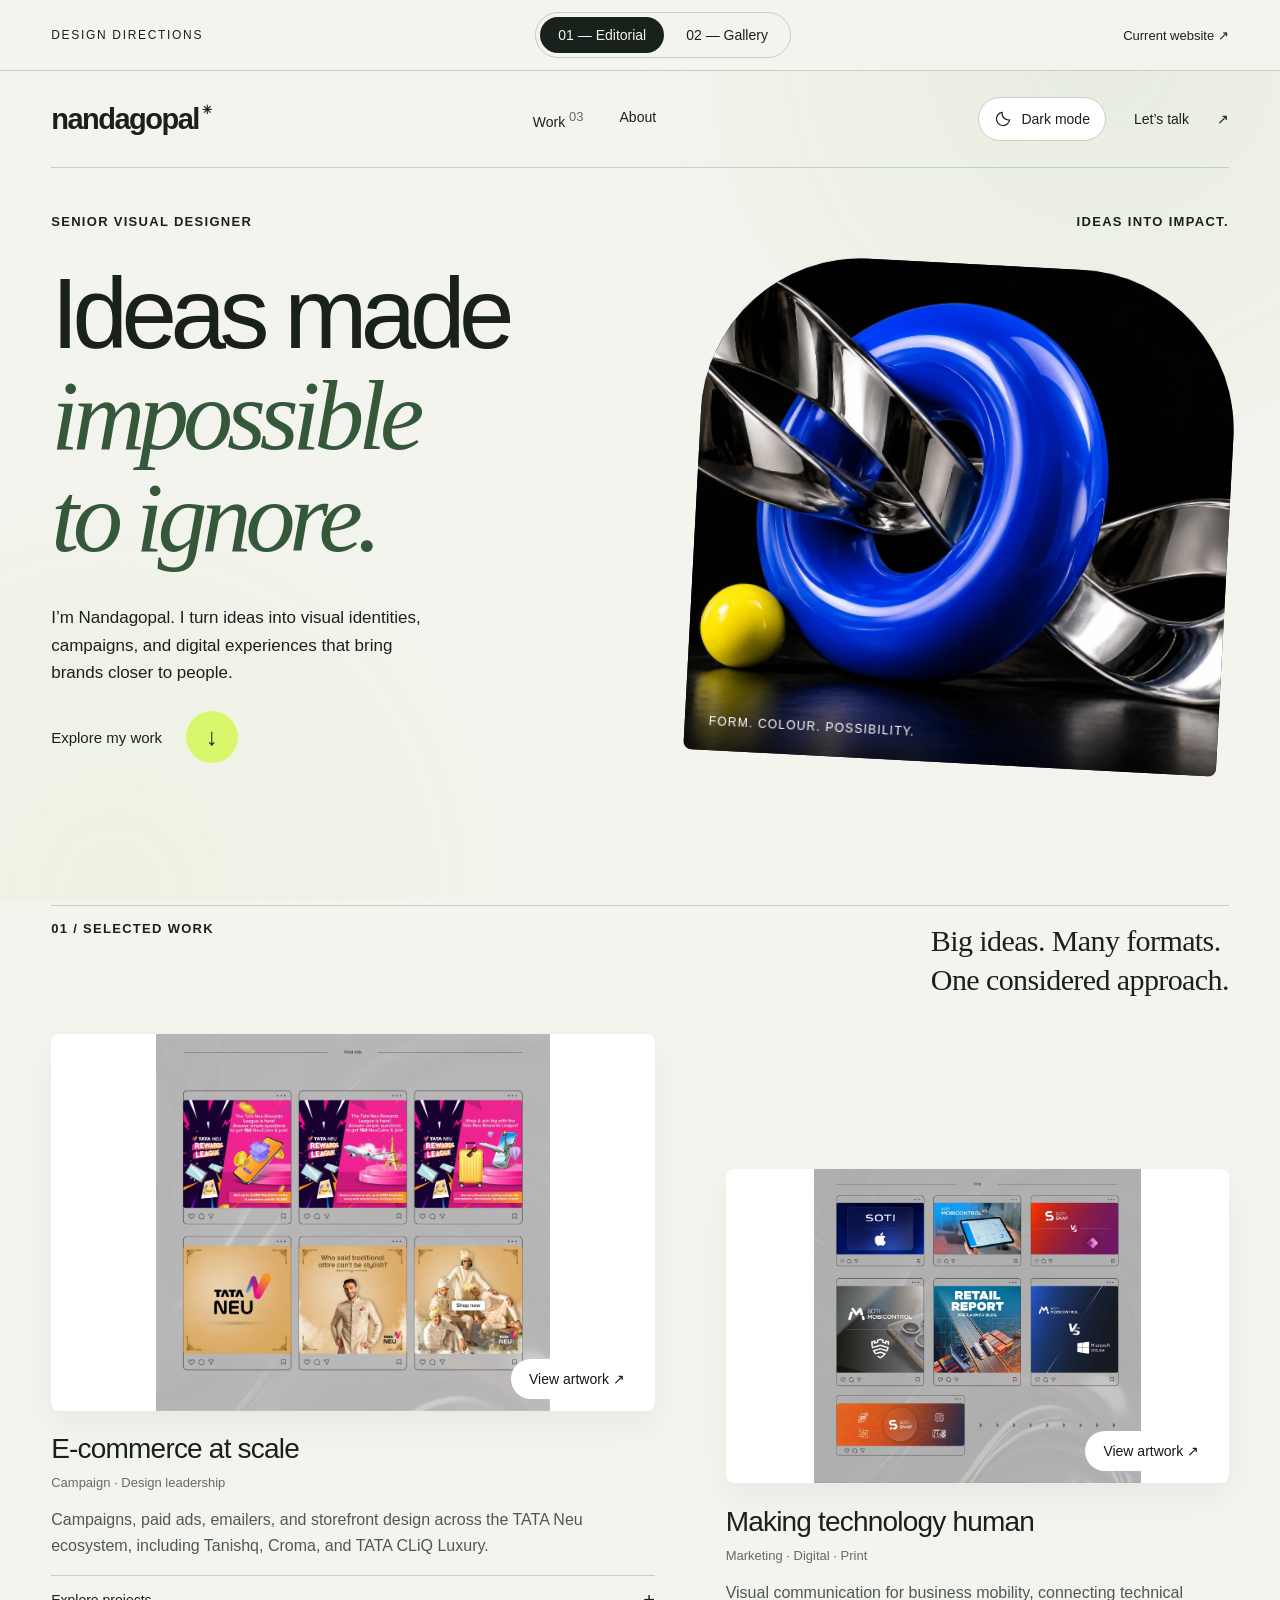
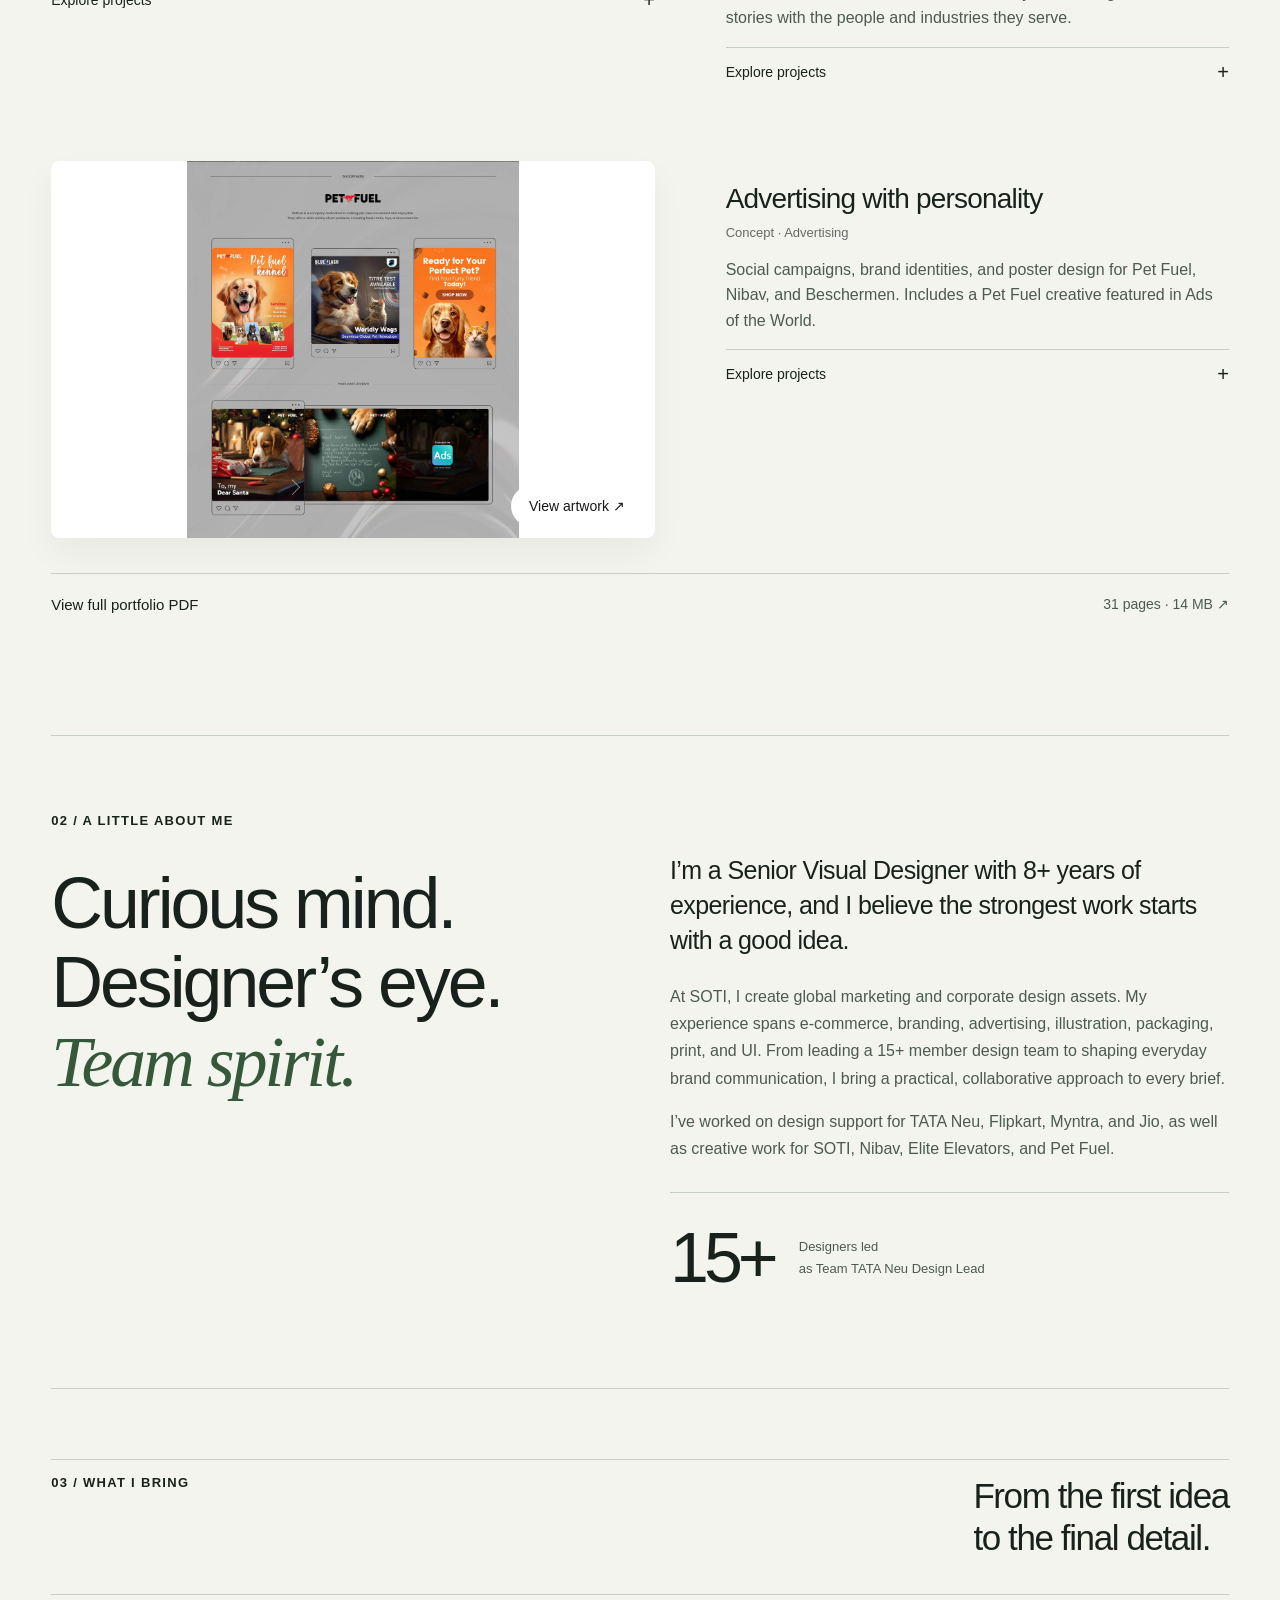
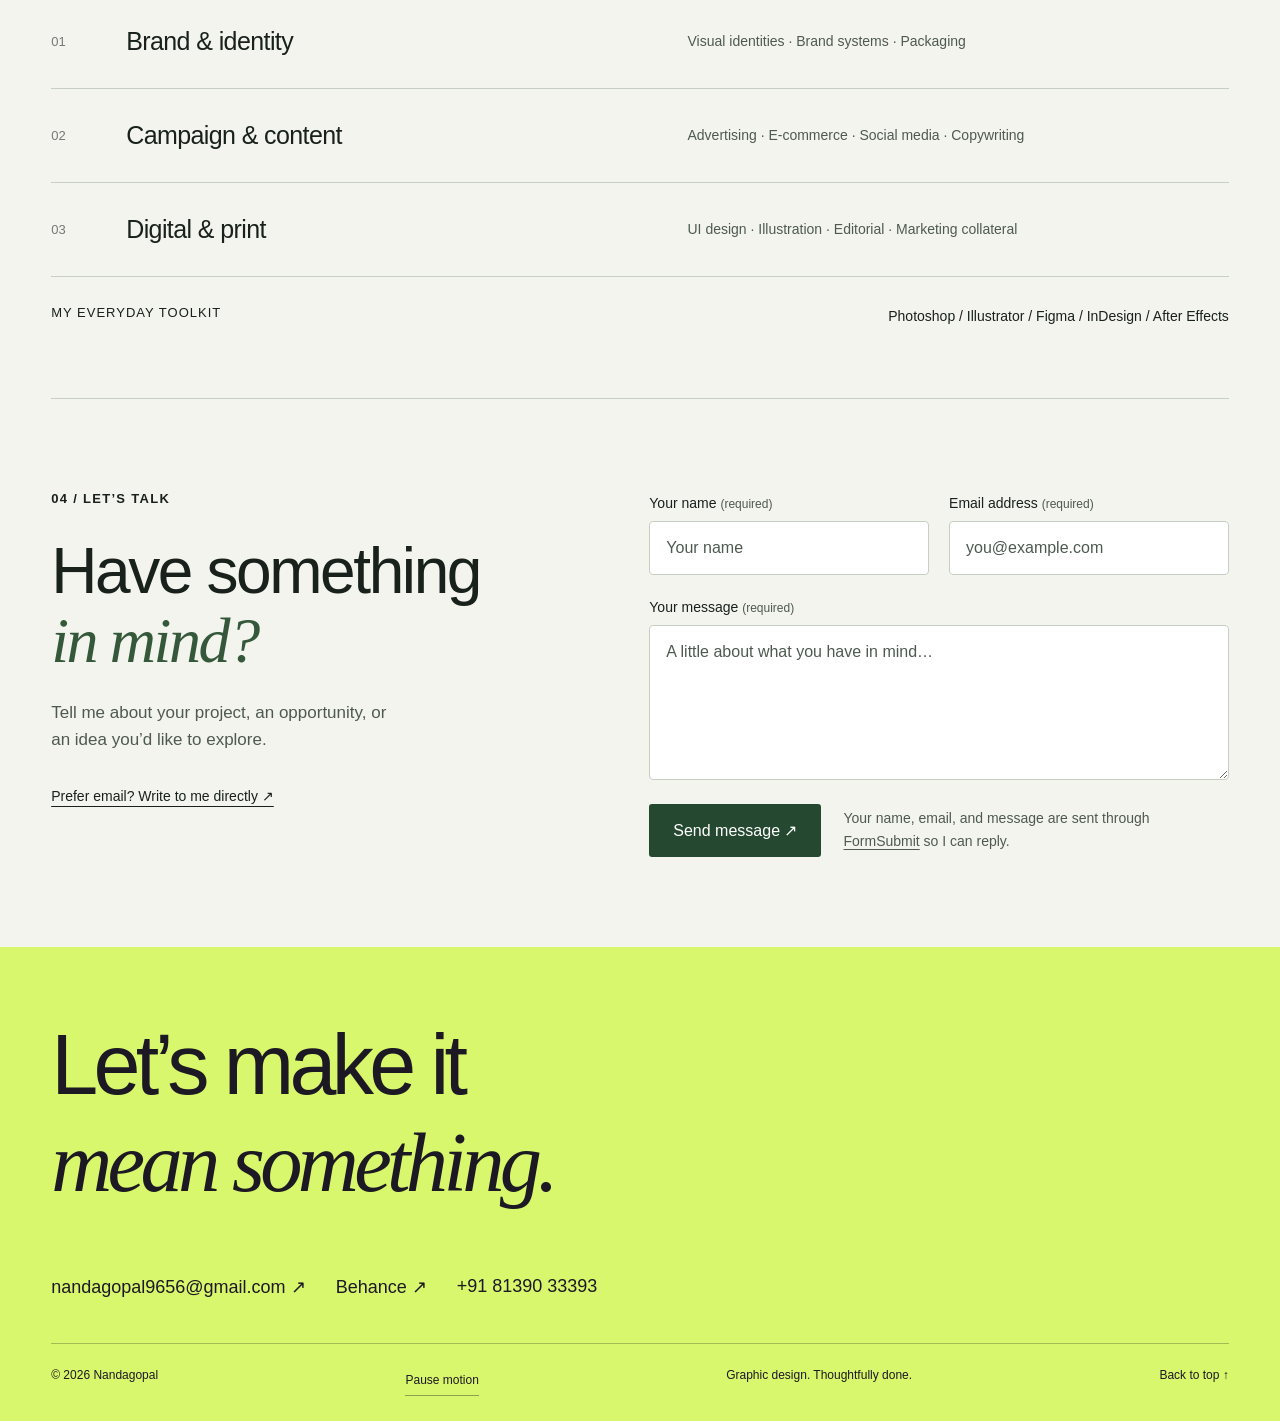
==== commit aa7a9155: "Reveal lightly blurred website around compact solid artwork popup and refresh cached styles" ====
--- a/designs.html
+++ b/designs.html
@@ -77,7 +77,7 @@
 #art-dialog #close-art:hover{opacity:.8}
 @media(max-width:640px){#art-dialog{border-radius:18px}}
 </style>
-<link rel="stylesheet" href="gallery-admin.css?v=solid-20261008">
+<link rel="stylesheet" href="gallery-admin.css?v=visible-surround-20261008">
 </head>
 <body>
 <div class="concept-bar"><span class="concept-caption">DESIGN DIRECTIONS</span><div role="group" aria-label="Choose portfolio layout"><button type="button" data-layout-choice="editorial" aria-pressed="true">01 — Editorial</button><button type="button" data-layout-choice="gallery" aria-pressed="false">02 — Gallery</button></div><a href="./">Current website ↗</a></div>
--- a/gallery-admin.css
+++ b/gallery-admin.css
@@ -21,7 +21,16 @@
 .admin-publish a{color:var(--blue);text-decoration:underline}
 @media(max-width:640px){#image-editor{padding:16px}#image-editor .dialog-bar{top:-16px}.admin-toolbar{position:relative}.admin-toolbar p{flex-basis:100%}}
 
-/* Fully solid popup and backdrop: no page content shows through. */
+/* Solid artwork panel; lightly dim and blur the surrounding website. */
 #art-dialog{background:#101115;color:#f2f3f7;box-shadow:0 24px 80px rgba(0,0,0,.35)}
-#art-dialog::backdrop{background:#101115;-webkit-backdrop-filter:none;backdrop-filter:none}
+#art-dialog::backdrop{background:rgba(0,0,0,.2);-webkit-backdrop-filter:blur(4px);backdrop-filter:blur(4px)}
 #art-dialog #close-art,#art-dialog .admin-control{background:#f2f3f7;color:#101115}
+
+/* Leave a visible border of the website around the solid artwork panel. */
+#art-dialog{width:fit-content;min-width:min(480px,84vw);max-width:84vw;max-height:84vh;max-height:84dvh;margin:auto;padding:20px}
+#art-dialog #art-image{max-width:calc(84vw - 40px);max-height:calc(84vh - 110px);max-height:calc(84dvh - 110px)}
+#art-dialog .dialog-bar h2{flex:1}
+@media(max-width:640px){
+ #art-dialog{min-width:0;max-width:88vw;padding:12px}
+ #art-dialog #art-image{max-width:calc(88vw - 24px);max-height:calc(84vh - 110px);max-height:calc(84dvh - 110px)}
+}
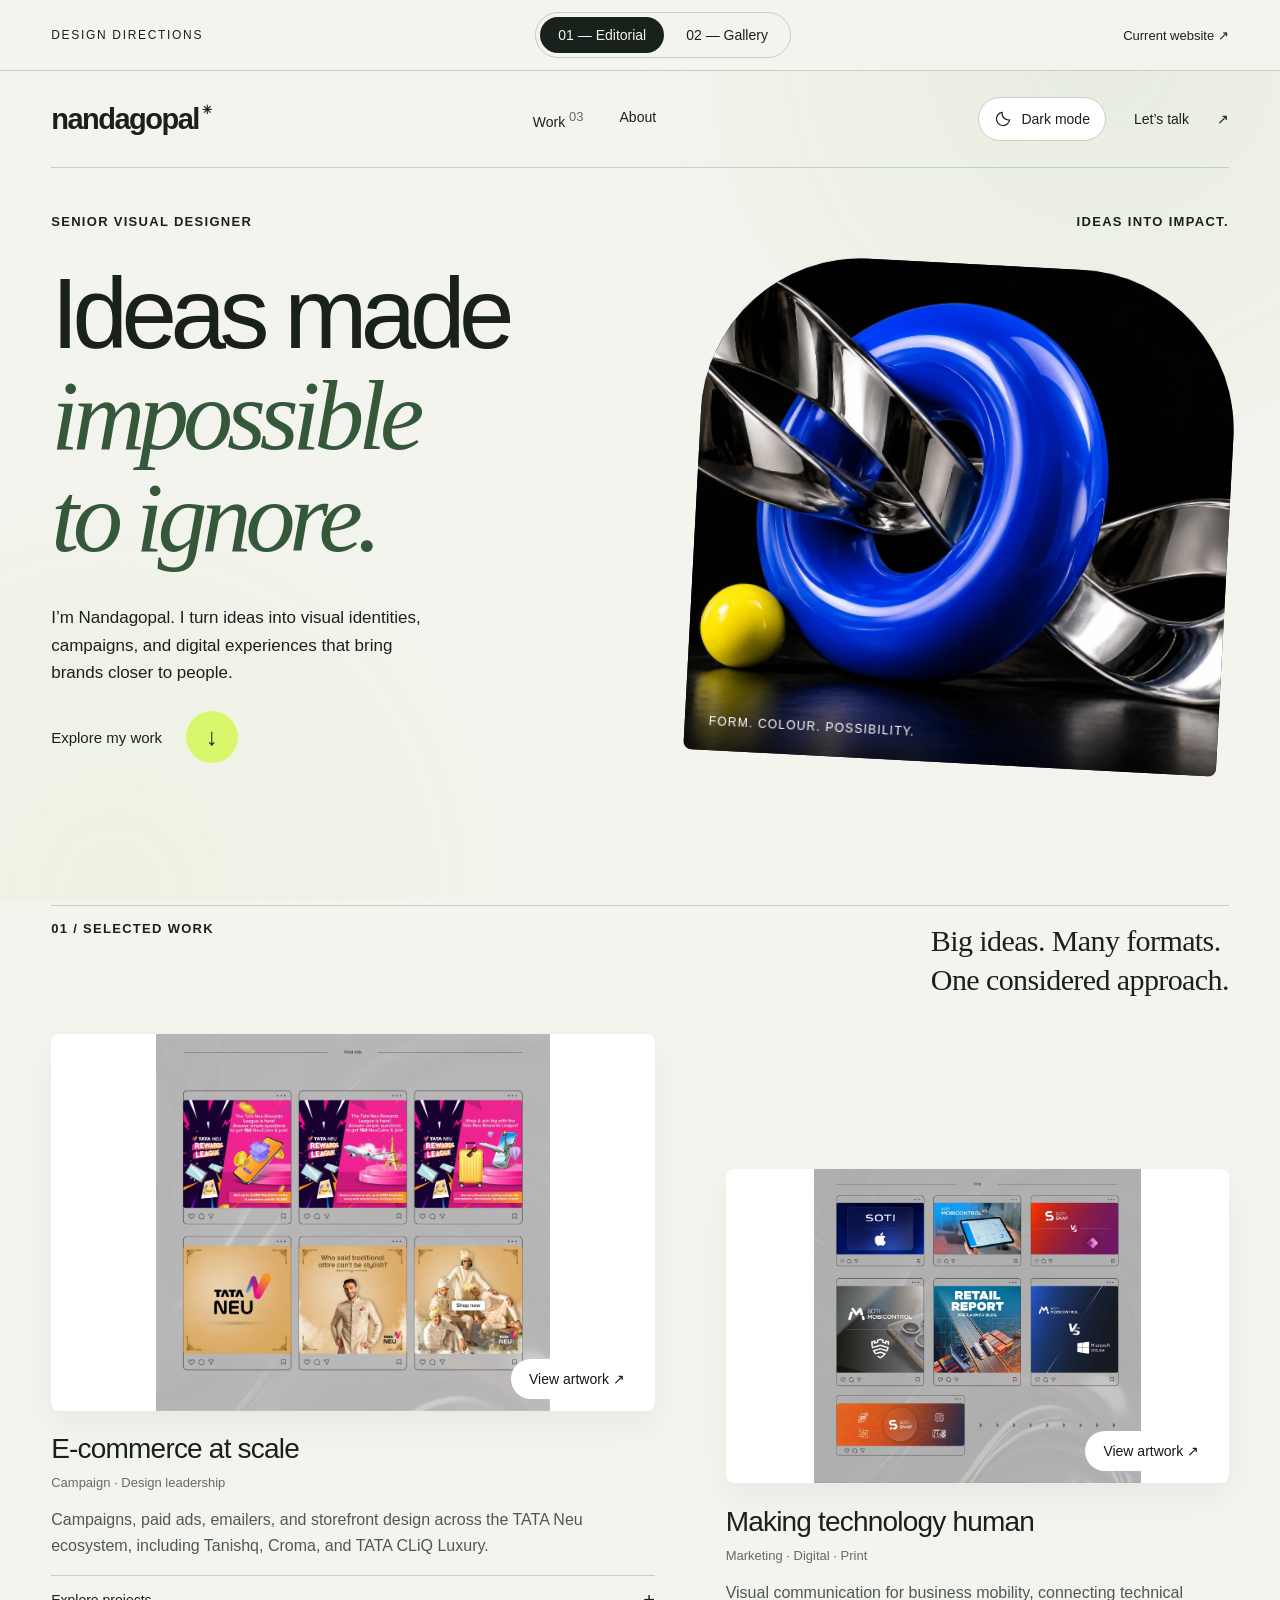
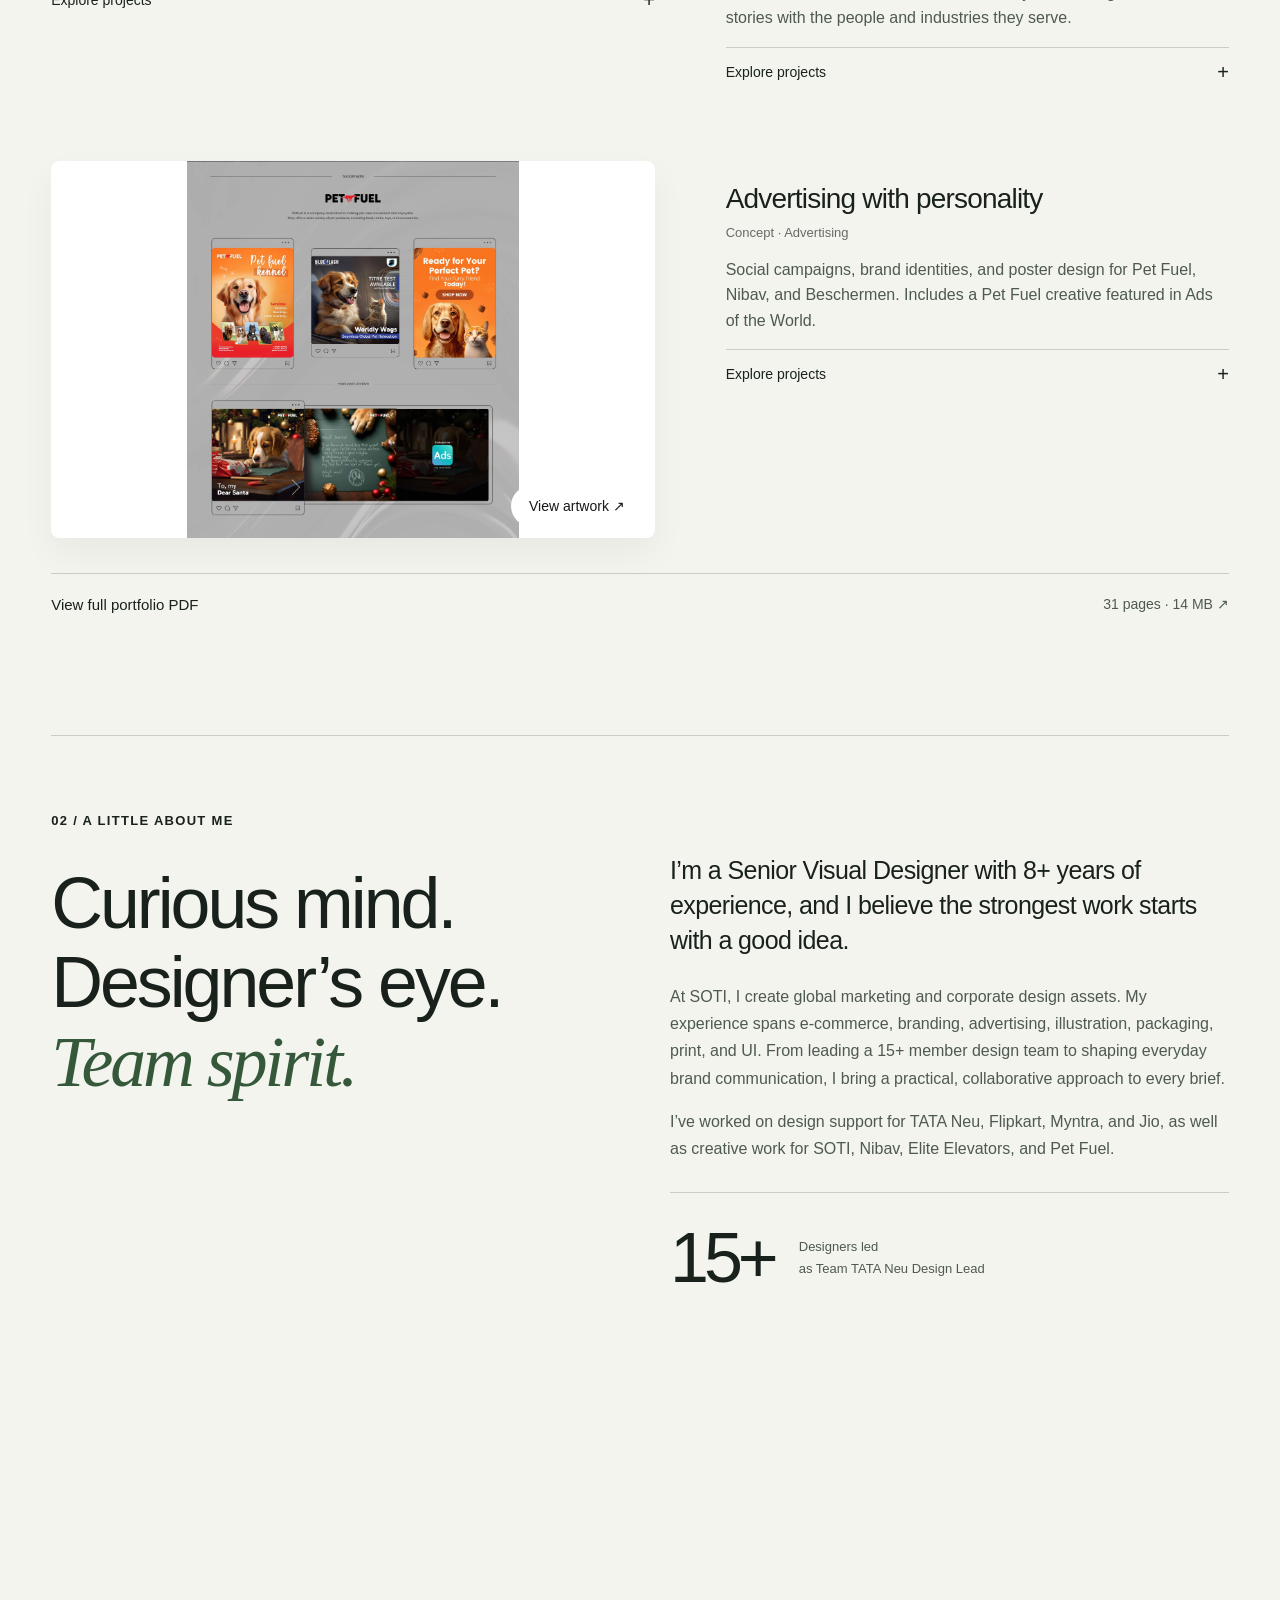
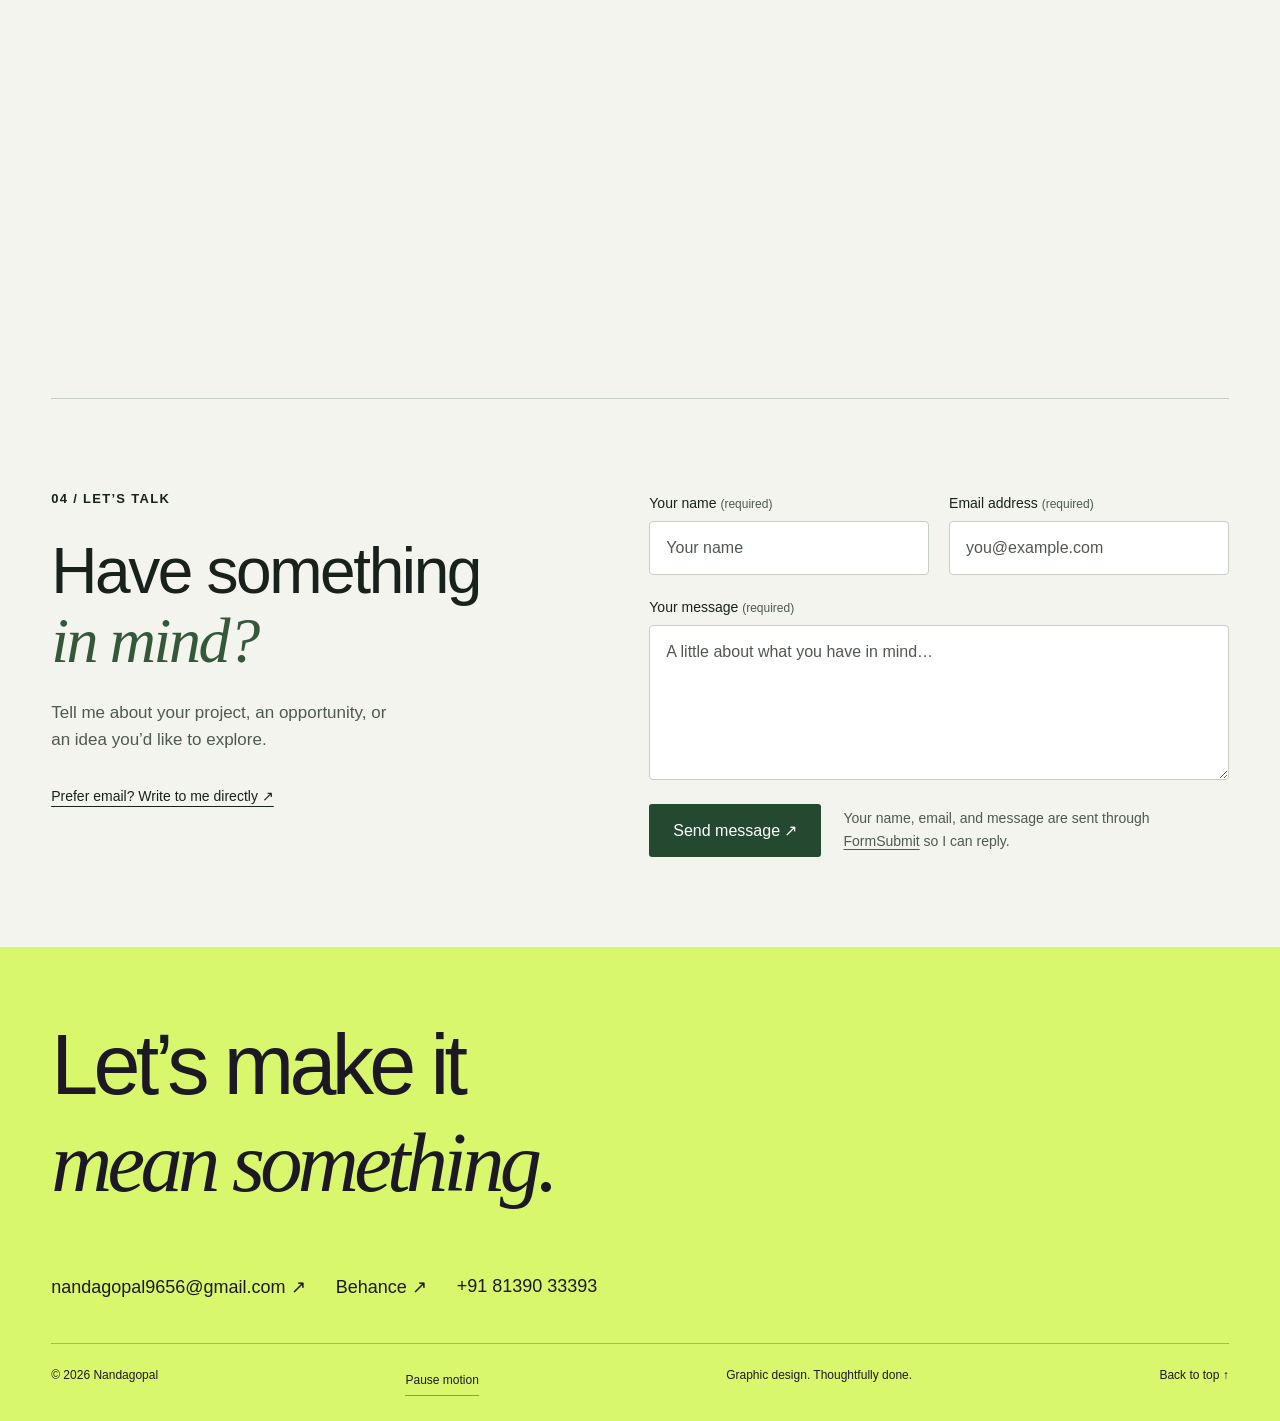
==== commit faa9bc04: "Restore original portfolio behavior, keeping only rounded artwork popup and image corners" ====
--- a/designs.html
+++ b/designs.html
@@ -68,16 +68,11 @@
 @media(pointer:coarse),(prefers-reduced-motion:reduce){.cursor-orbit,.cursor-light{display:none!important}.reveal-ready{opacity:1;translate:none}.hero-art img{transform:scale(1.08)!important}.art-preview{transform:none!important}}
 
 </style>
-<style>
-/* Shared artwork popup */
+<style id="rounded-artwork-popup">
 #art-dialog{border-radius:24px}
-#art-dialog .dialog-bar{gap:16px}
-#art-dialog .dialog-bar h2{min-width:0;overflow-wrap:anywhere}
-#art-dialog #close-art{display:grid;place-items:center;flex:0 0 48px;width:48px;height:48px;padding:0;border-radius:50%;font-family:Arial,Helvetica,sans-serif;font-size:36px;font-weight:400;line-height:1}
-#art-dialog #close-art:hover{opacity:.8}
+#art-dialog #art-image{border-radius:12px}
 @media(max-width:640px){#art-dialog{border-radius:18px}}
 </style>
-<link rel="stylesheet" href="gallery-admin.css?v=visible-surround-20261008">
 </head>
 <body>
 <div class="concept-bar"><span class="concept-caption">DESIGN DIRECTIONS</span><div role="group" aria-label="Choose portfolio layout"><button type="button" data-layout-choice="editorial" aria-pressed="true">01 — Editorial</button><button type="button" data-layout-choice="gallery" aria-pressed="false">02 — Gallery</button></div><a href="./">Current website ↗</a></div>
@@ -108,7 +103,7 @@
 <p id="contact-status" class="contact-status" role="status" tabindex="-1" hidden>Thank you. Your message has been submitted.</p>
 </form></section>
 </main><footer><div class="footer-title">Let’s make it<br><em>mean something.</em></div><div class="contact-links"><a href="mailto:nandagopal9656@gmail.com">nandagopal9656@gmail.com ↗</a><a href="https://www.behance.net/nandagopal96" target="_blank" rel="noopener">Behance ↗</a><a href="tel:+918139033393">+91 81390 33393</a></div><div class="footer-bottom"><span>© 2026 Nandagopal</span><button type="button" id="motion-toggle" aria-label="Pause background motion" aria-pressed="false">Pause motion</button><span>Graphic design. Thoughtfully done.</span><a href="#">Back to top ↑</a></div></footer>
-<dialog id="art-dialog" aria-labelledby="art-title"><div class="dialog-bar"><h2 id="art-title"></h2><button type="button" id="close-art" aria-label="Close artwork"><span aria-hidden="true">×</span></button></div><img id="art-image" alt=""></dialog><script>
+<dialog id="art-dialog" aria-labelledby="art-title"><div class="dialog-bar"><h2 id="art-title"></h2><button type="button" id="close-art" aria-label="Close artwork">Close ✕</button></div><img id="art-image" alt=""></dialog><script>
 'use strict';
 document.querySelectorAll('details').forEach(detail => {
   detail.addEventListener('toggle', () => {
@@ -227,5 +222,4 @@
 })();
 
 </script>
-<script src="gallery-admin.js"></script>
 </body></html>
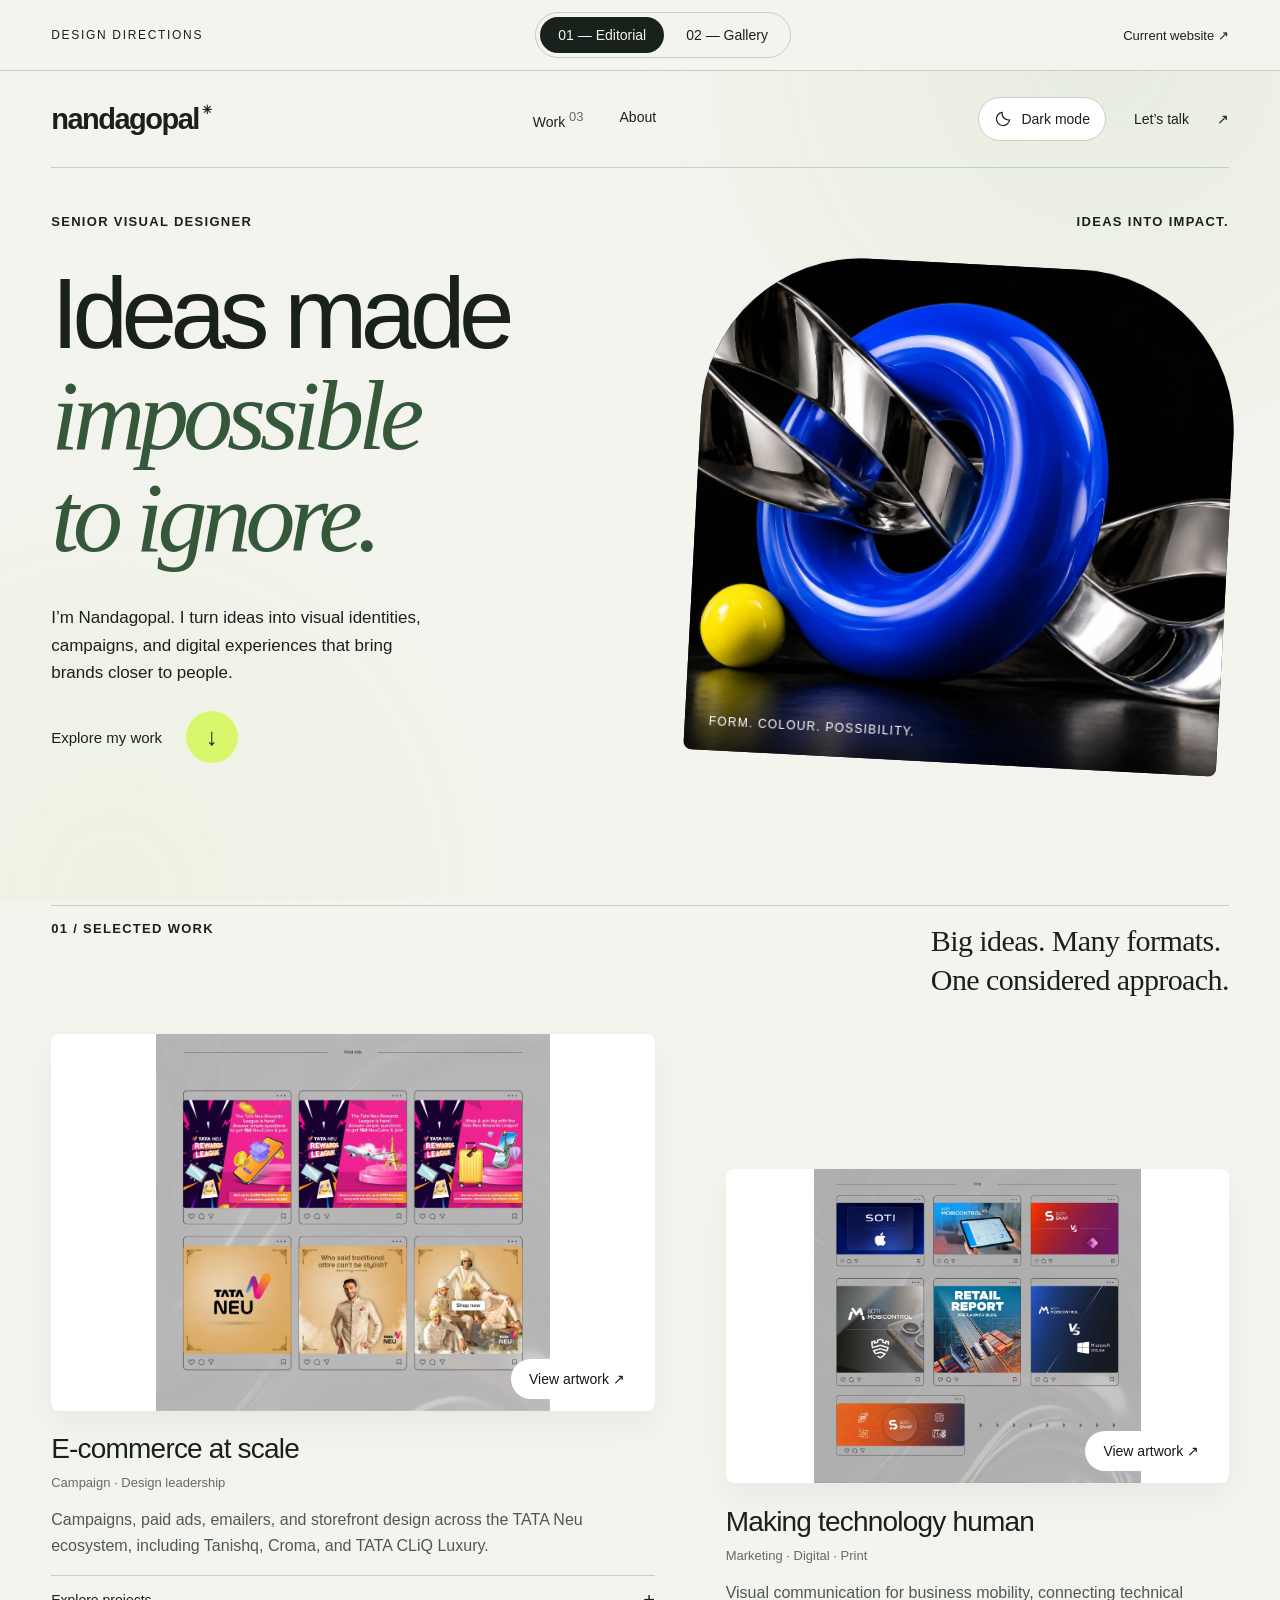
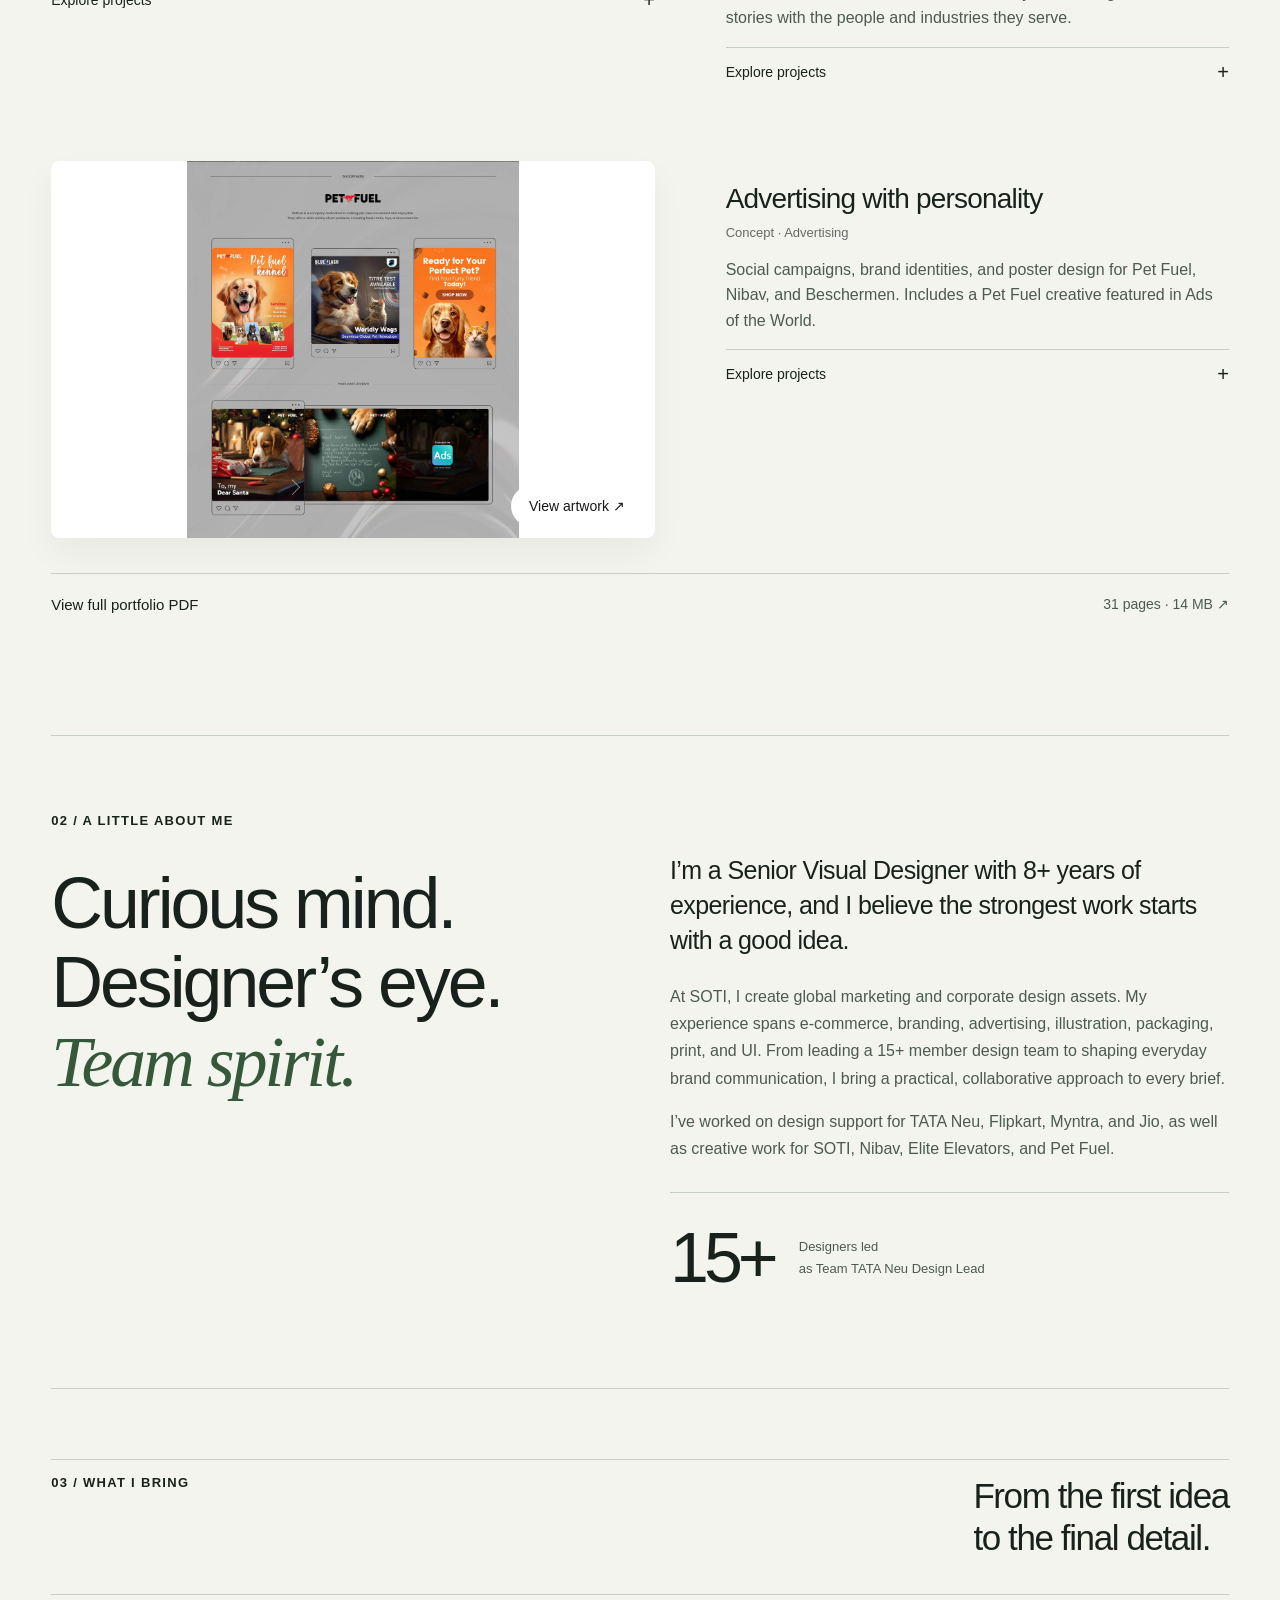
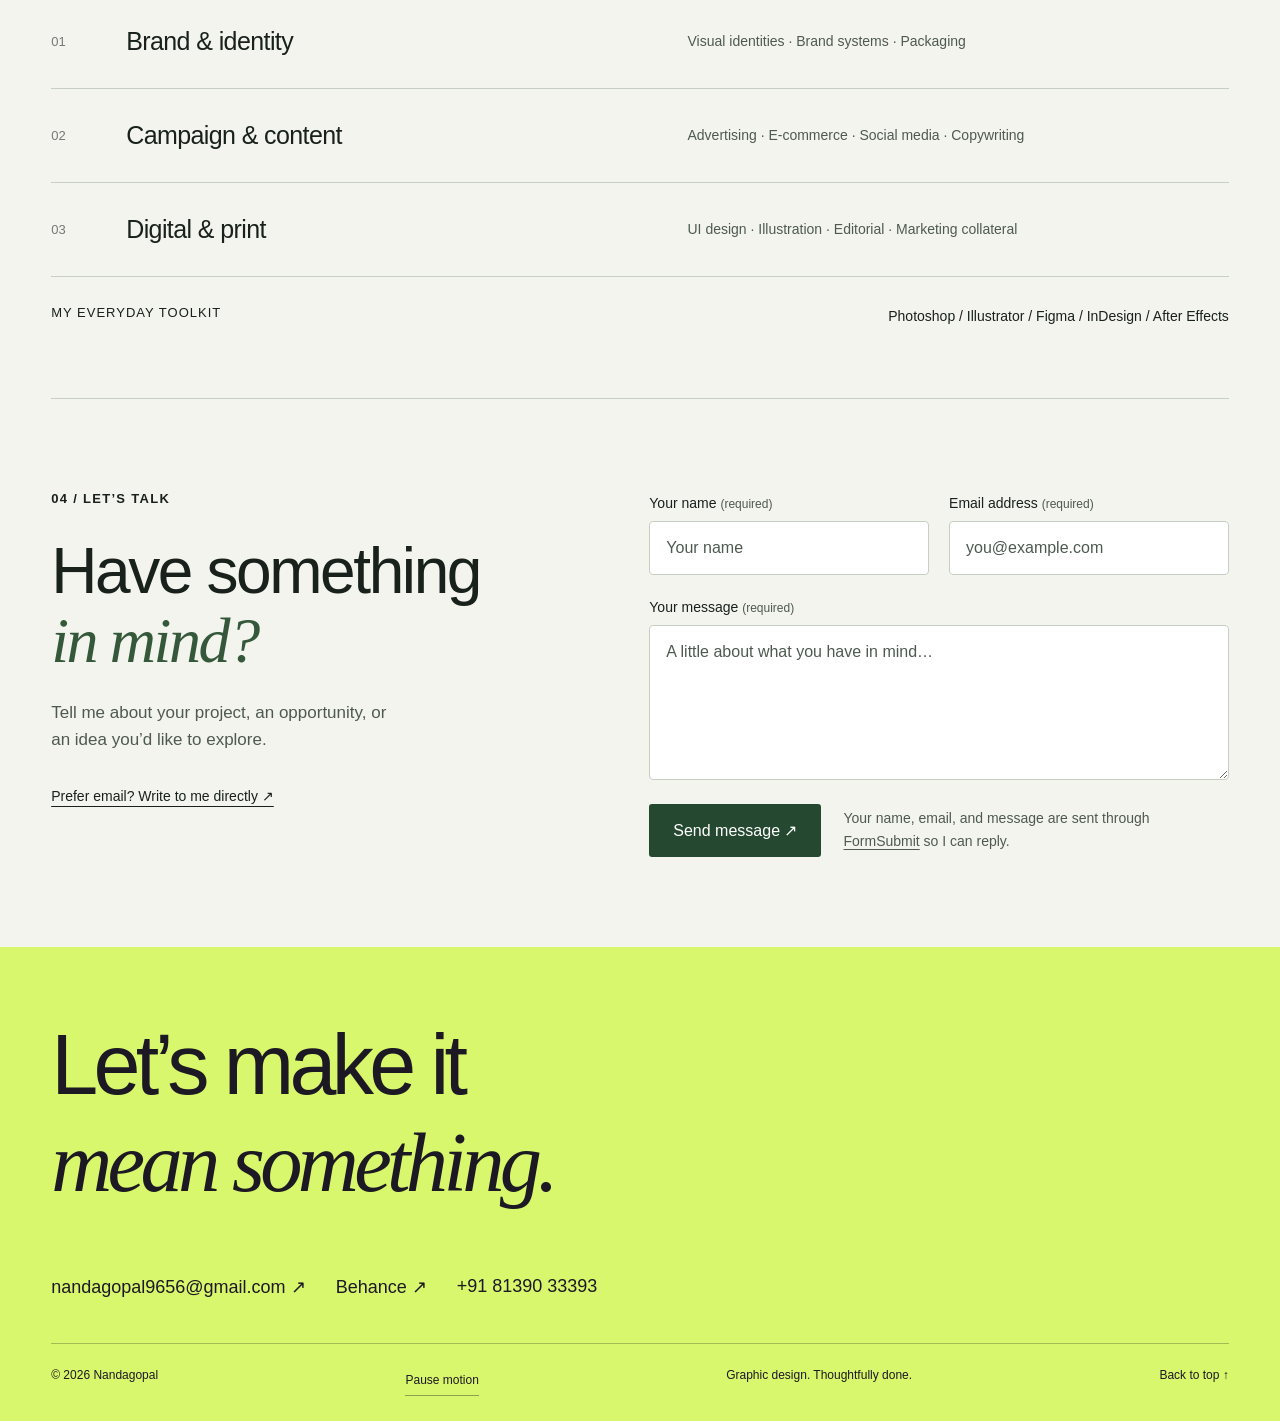
==== commit 2f7a87de: "Change only the existing artwork close button to a larger X" ====
--- a/designs.html
+++ b/designs.html
@@ -103,7 +103,7 @@
 <p id="contact-status" class="contact-status" role="status" tabindex="-1" hidden>Thank you. Your message has been submitted.</p>
 </form></section>
 </main><footer><div class="footer-title">Let’s make it<br><em>mean something.</em></div><div class="contact-links"><a href="mailto:nandagopal9656@gmail.com">nandagopal9656@gmail.com ↗</a><a href="https://www.behance.net/nandagopal96" target="_blank" rel="noopener">Behance ↗</a><a href="tel:+918139033393">+91 81390 33393</a></div><div class="footer-bottom"><span>© 2026 Nandagopal</span><button type="button" id="motion-toggle" aria-label="Pause background motion" aria-pressed="false">Pause motion</button><span>Graphic design. Thoughtfully done.</span><a href="#">Back to top ↑</a></div></footer>
-<dialog id="art-dialog" aria-labelledby="art-title"><div class="dialog-bar"><h2 id="art-title"></h2><button type="button" id="close-art" aria-label="Close artwork">Close ✕</button></div><img id="art-image" alt=""></dialog><script>
+<dialog id="art-dialog" aria-labelledby="art-title"><div class="dialog-bar"><h2 id="art-title"></h2><button type="button" id="close-art" aria-label="Close artwork" style="display:grid;place-items:center;flex:0 0 48px;width:48px;height:48px;padding:0;border-radius:50%;font-family:Arial,Helvetica,sans-serif;font-size:36px;font-weight:400;line-height:1"><span aria-hidden="true">×</span></button></div><img id="art-image" alt=""></dialog><script>
 'use strict';
 document.querySelectorAll('details').forEach(detail => {
   detail.addEventListener('toggle', () => {
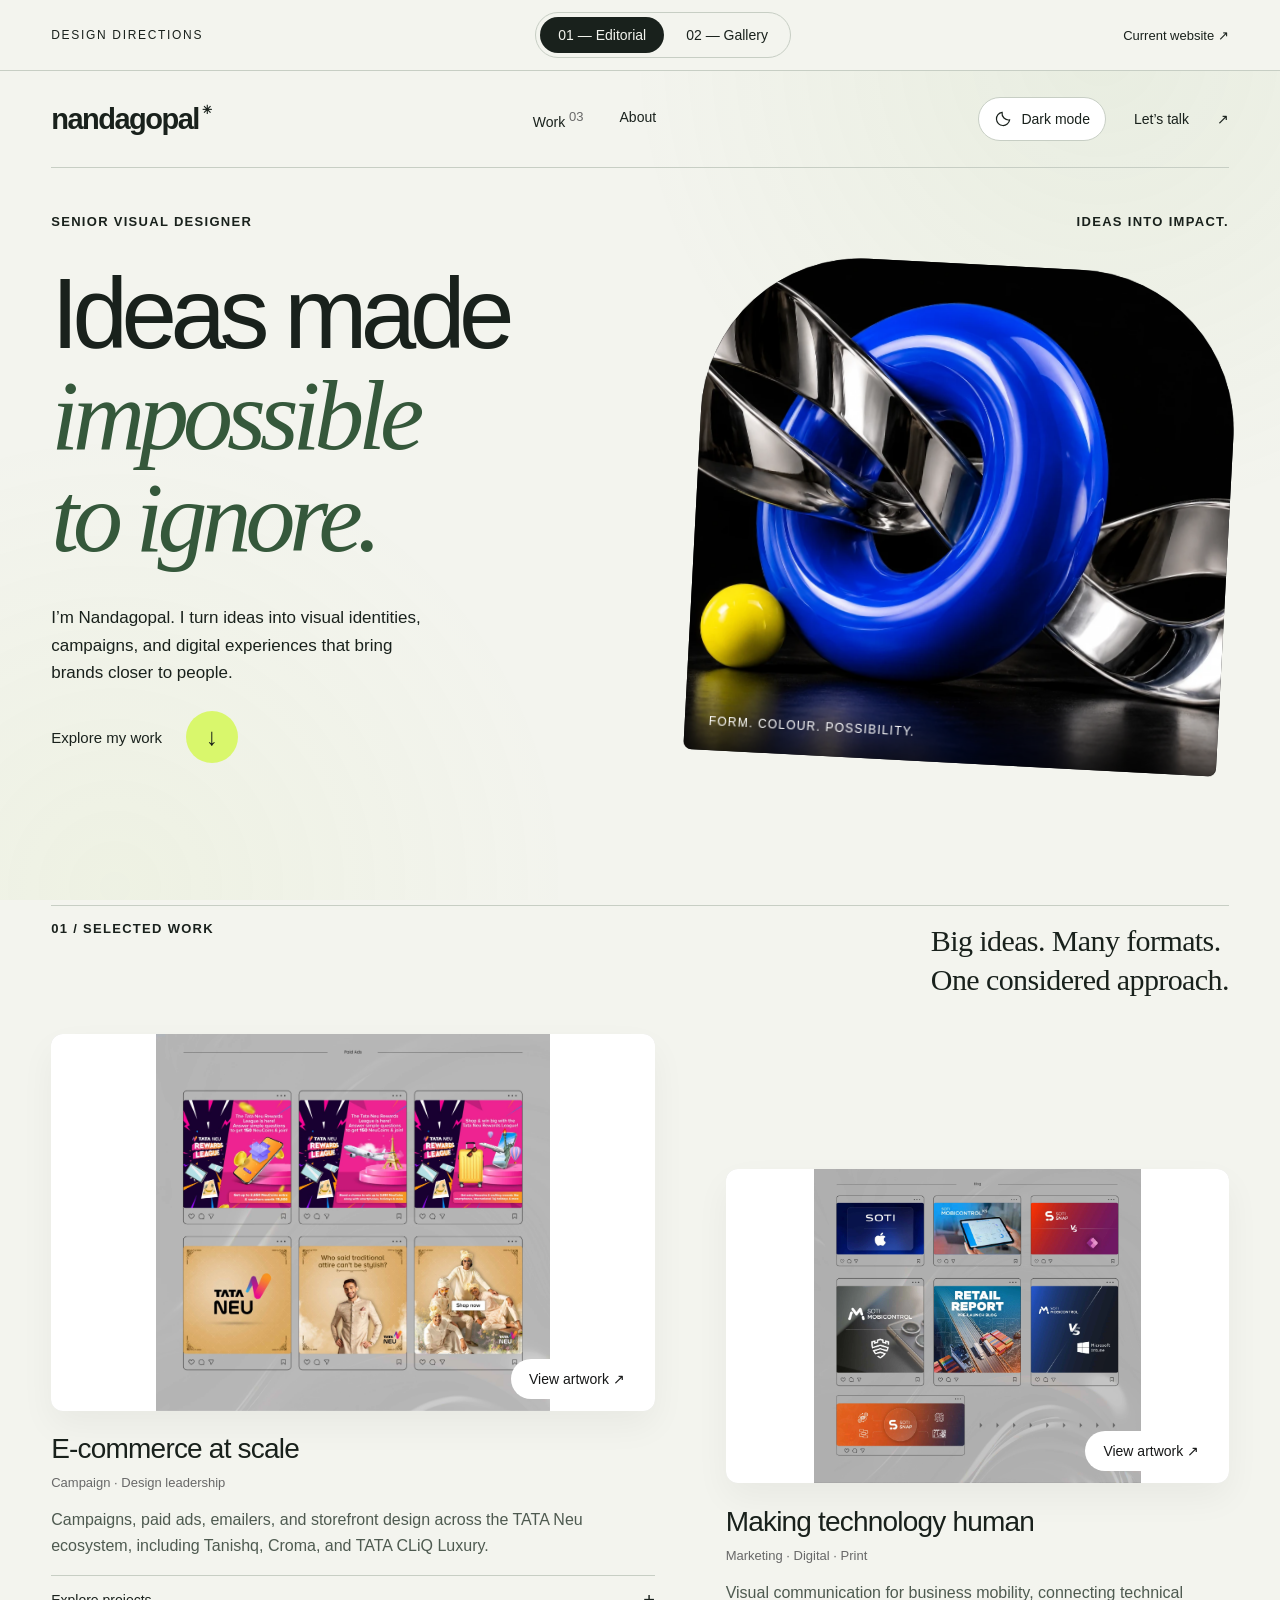
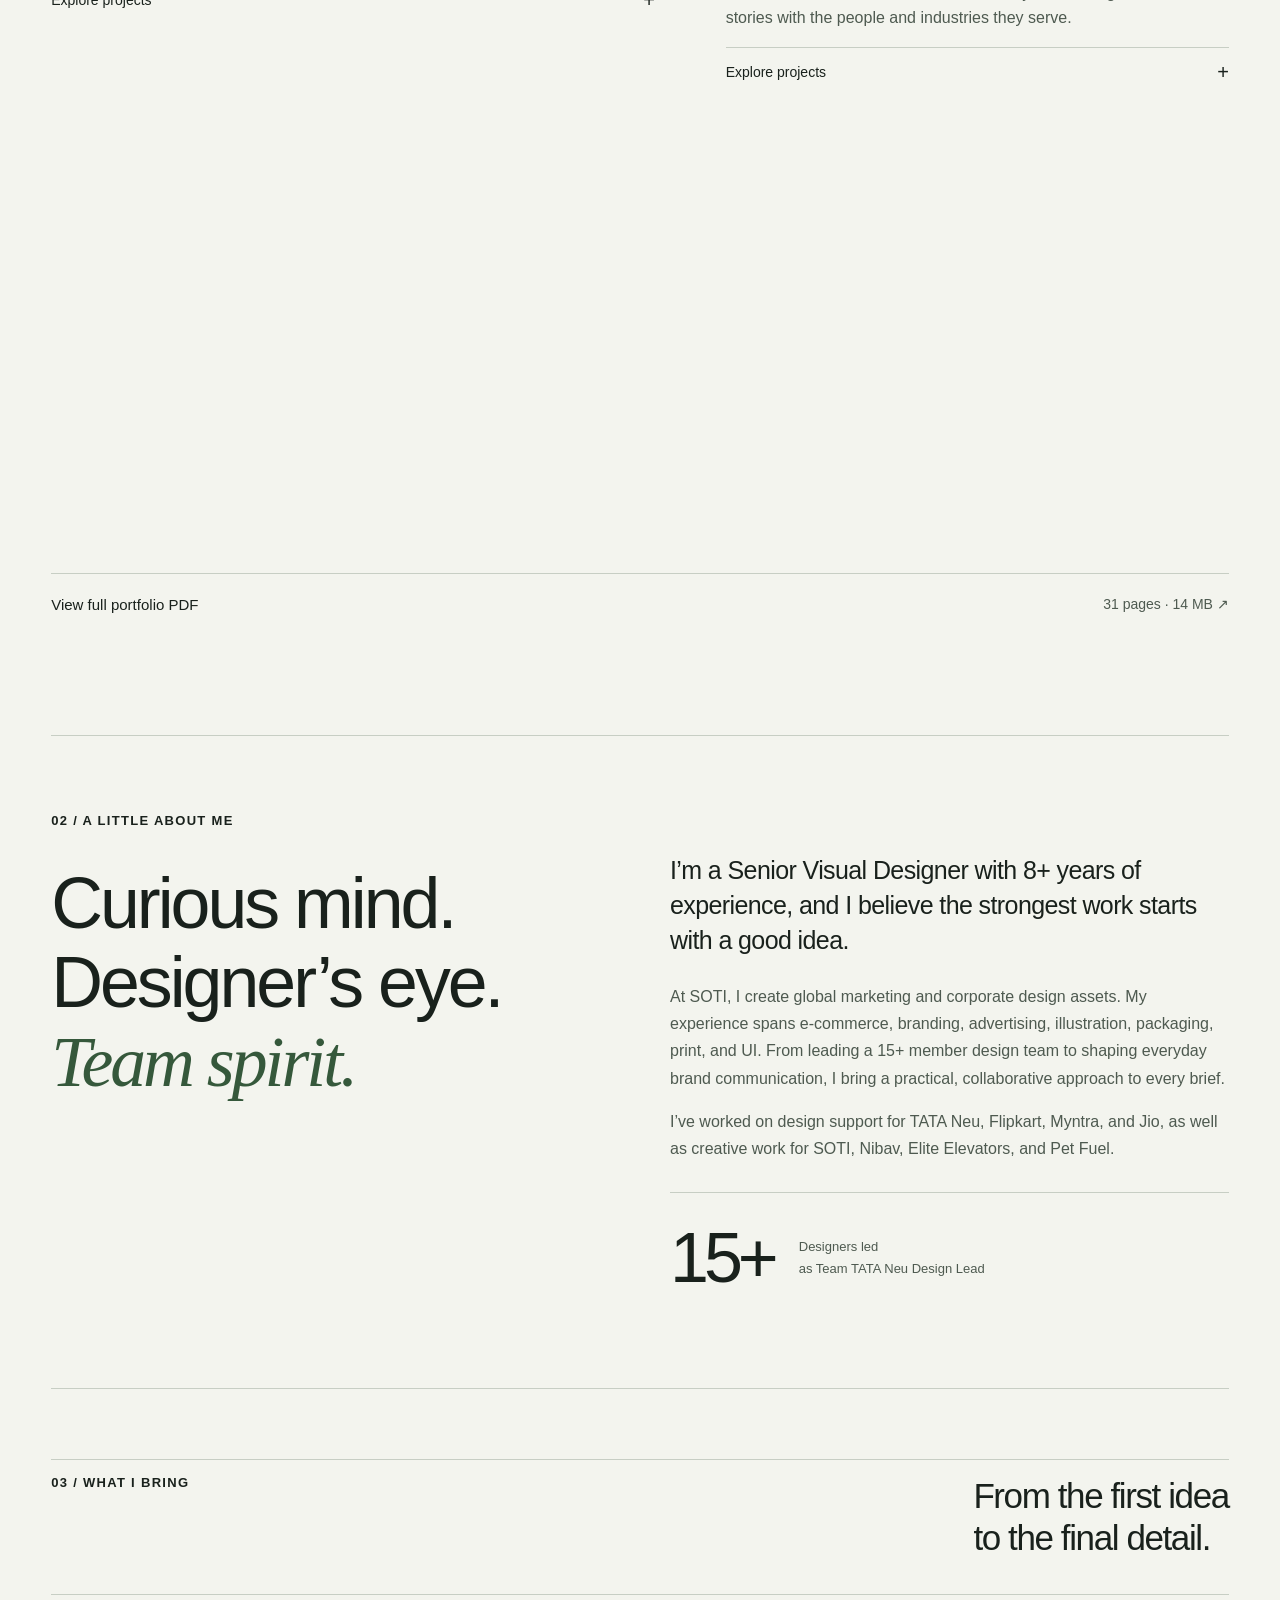
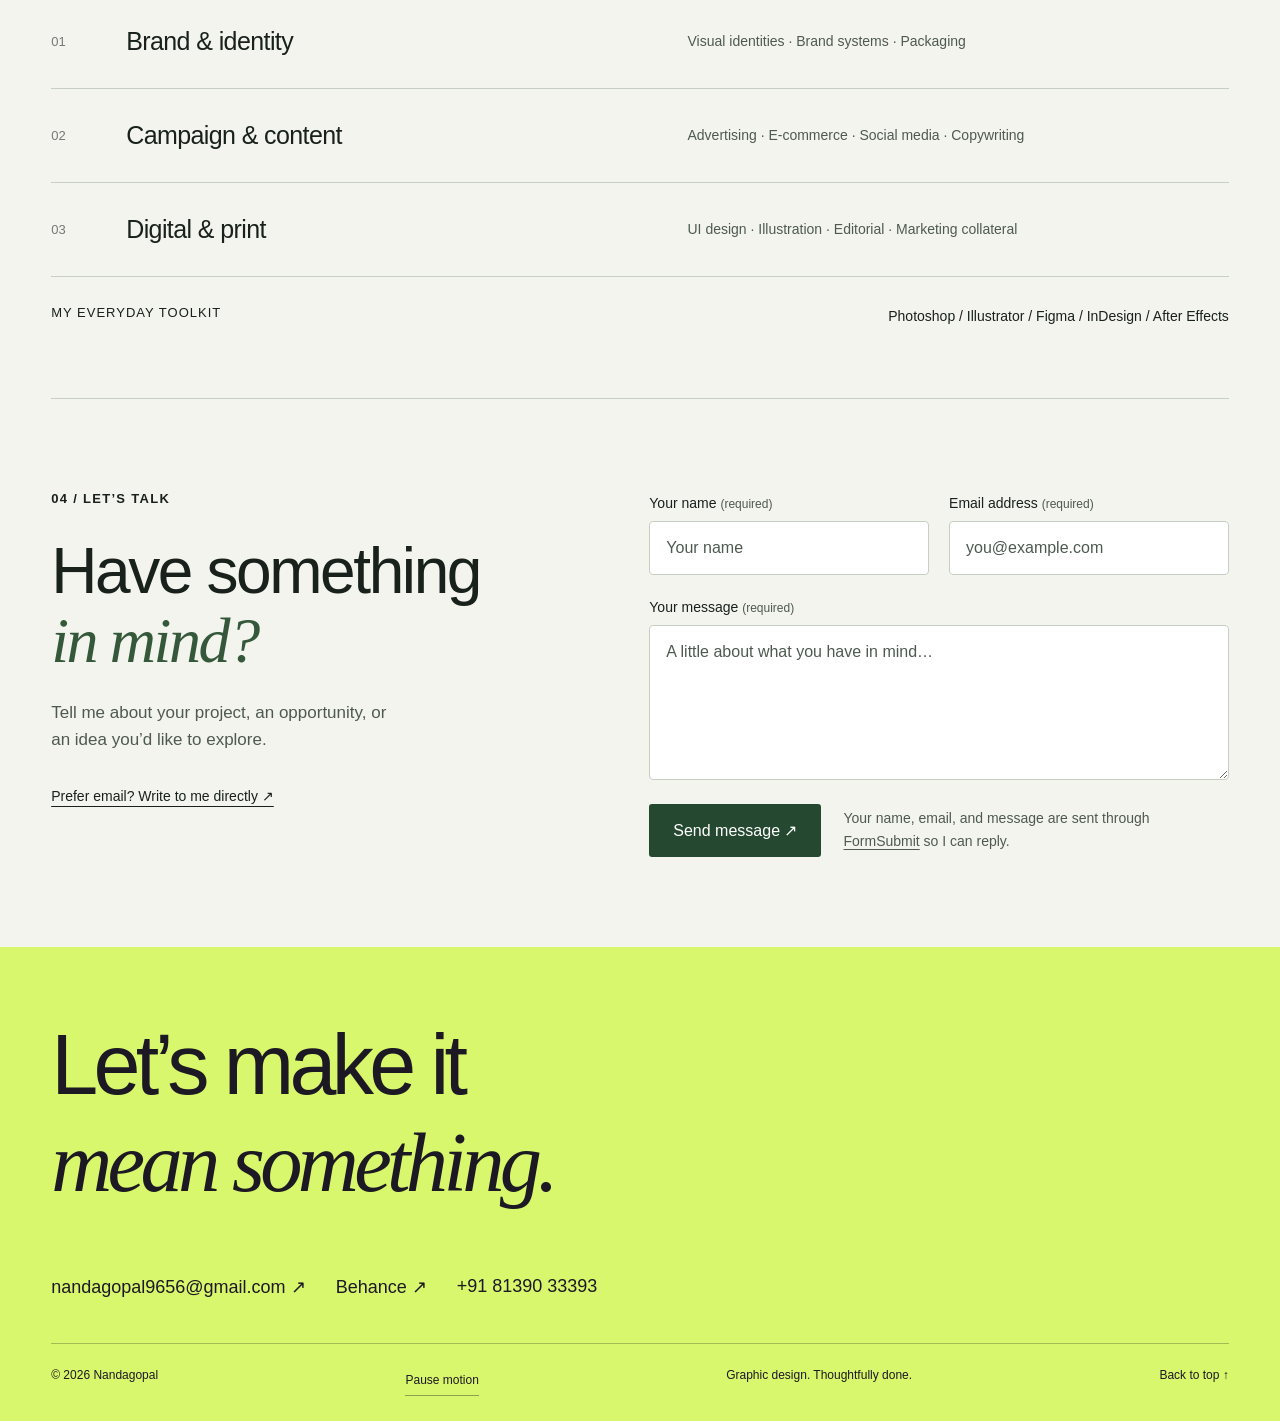
==== commit 0c495773: "Add subtle rounded corners to the three project artboards" ====
--- a/designs.html
+++ b/designs.html
@@ -73,6 +73,7 @@
 #art-dialog #art-image{border-radius:12px}
 @media(max-width:640px){#art-dialog{border-radius:18px}}
 </style>
+<style id="rounded-project-artboards">.project-grid .art-preview{border-radius:12px;overflow:hidden}</style>
 </head>
 <body>
 <div class="concept-bar"><span class="concept-caption">DESIGN DIRECTIONS</span><div role="group" aria-label="Choose portfolio layout"><button type="button" data-layout-choice="editorial" aria-pressed="true">01 — Editorial</button><button type="button" data-layout-choice="gallery" aria-pressed="false">02 — Gallery</button></div><a href="./">Current website ↗</a></div>
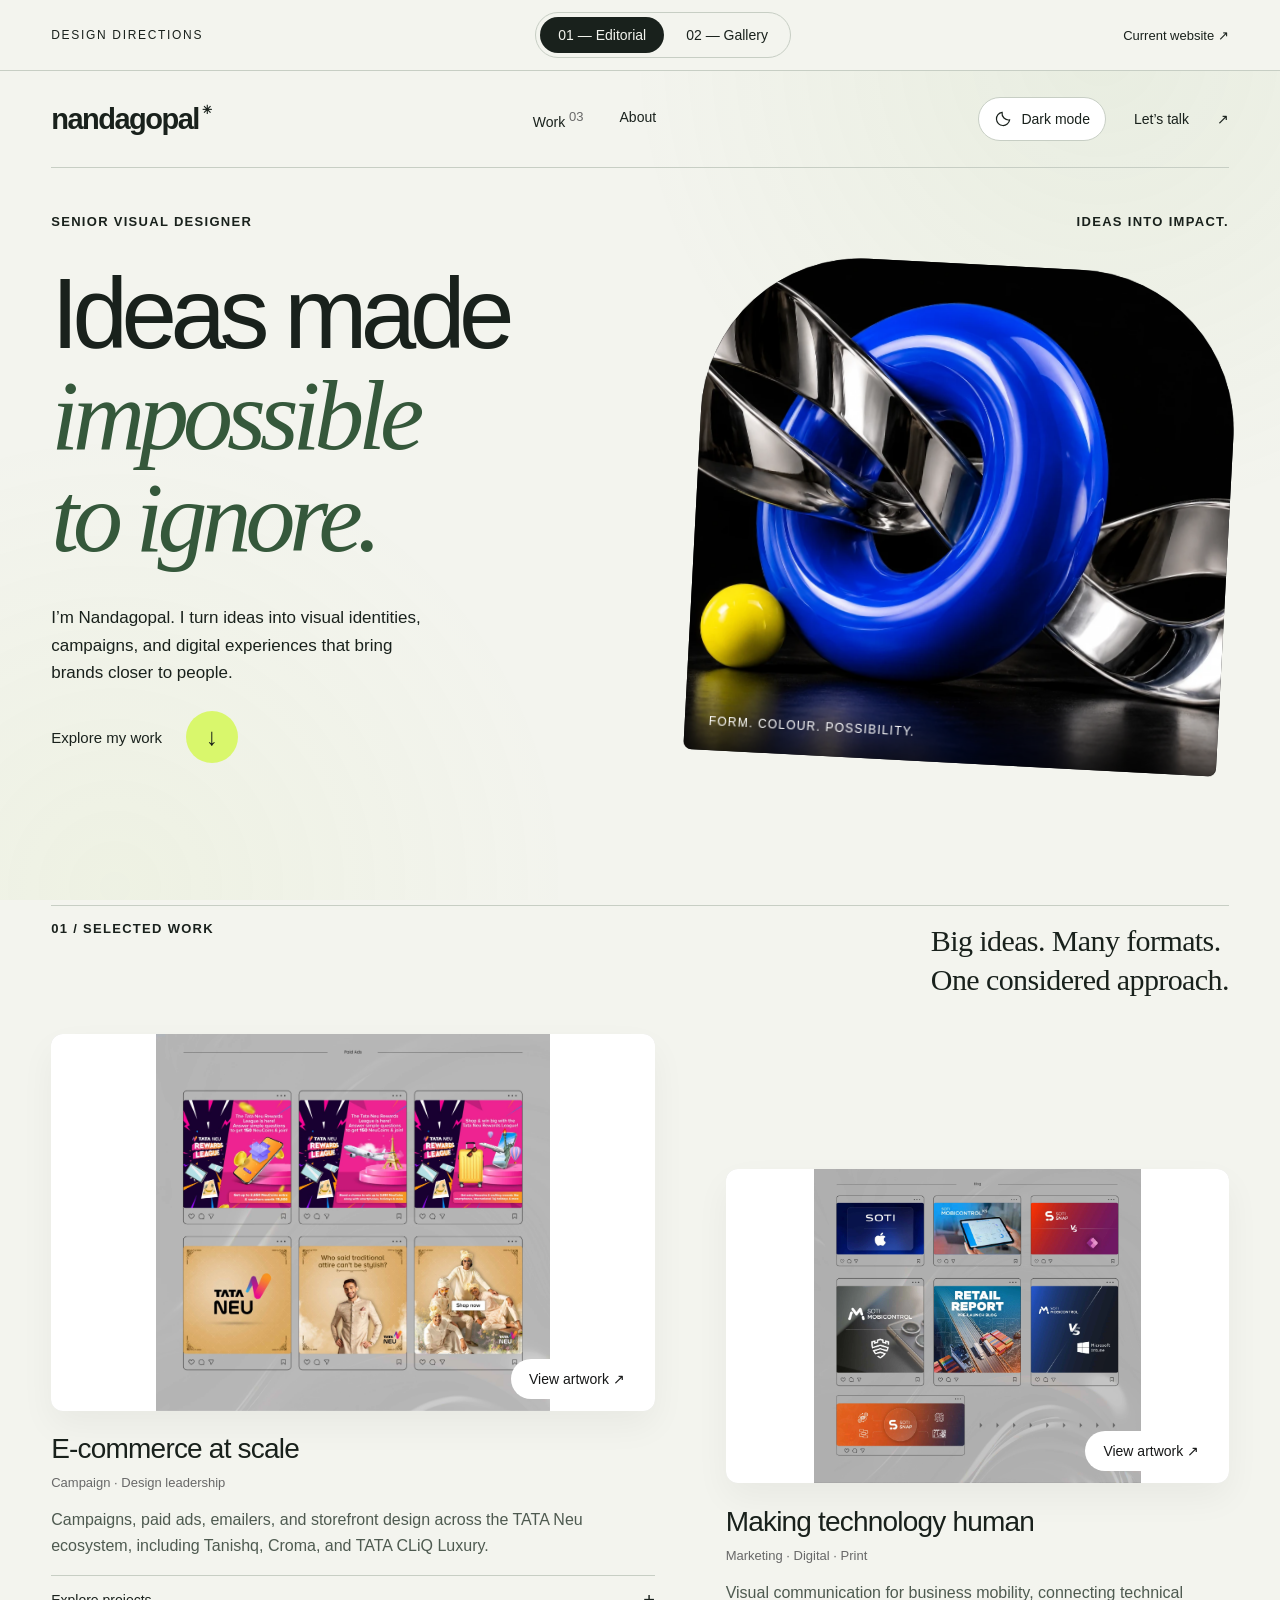
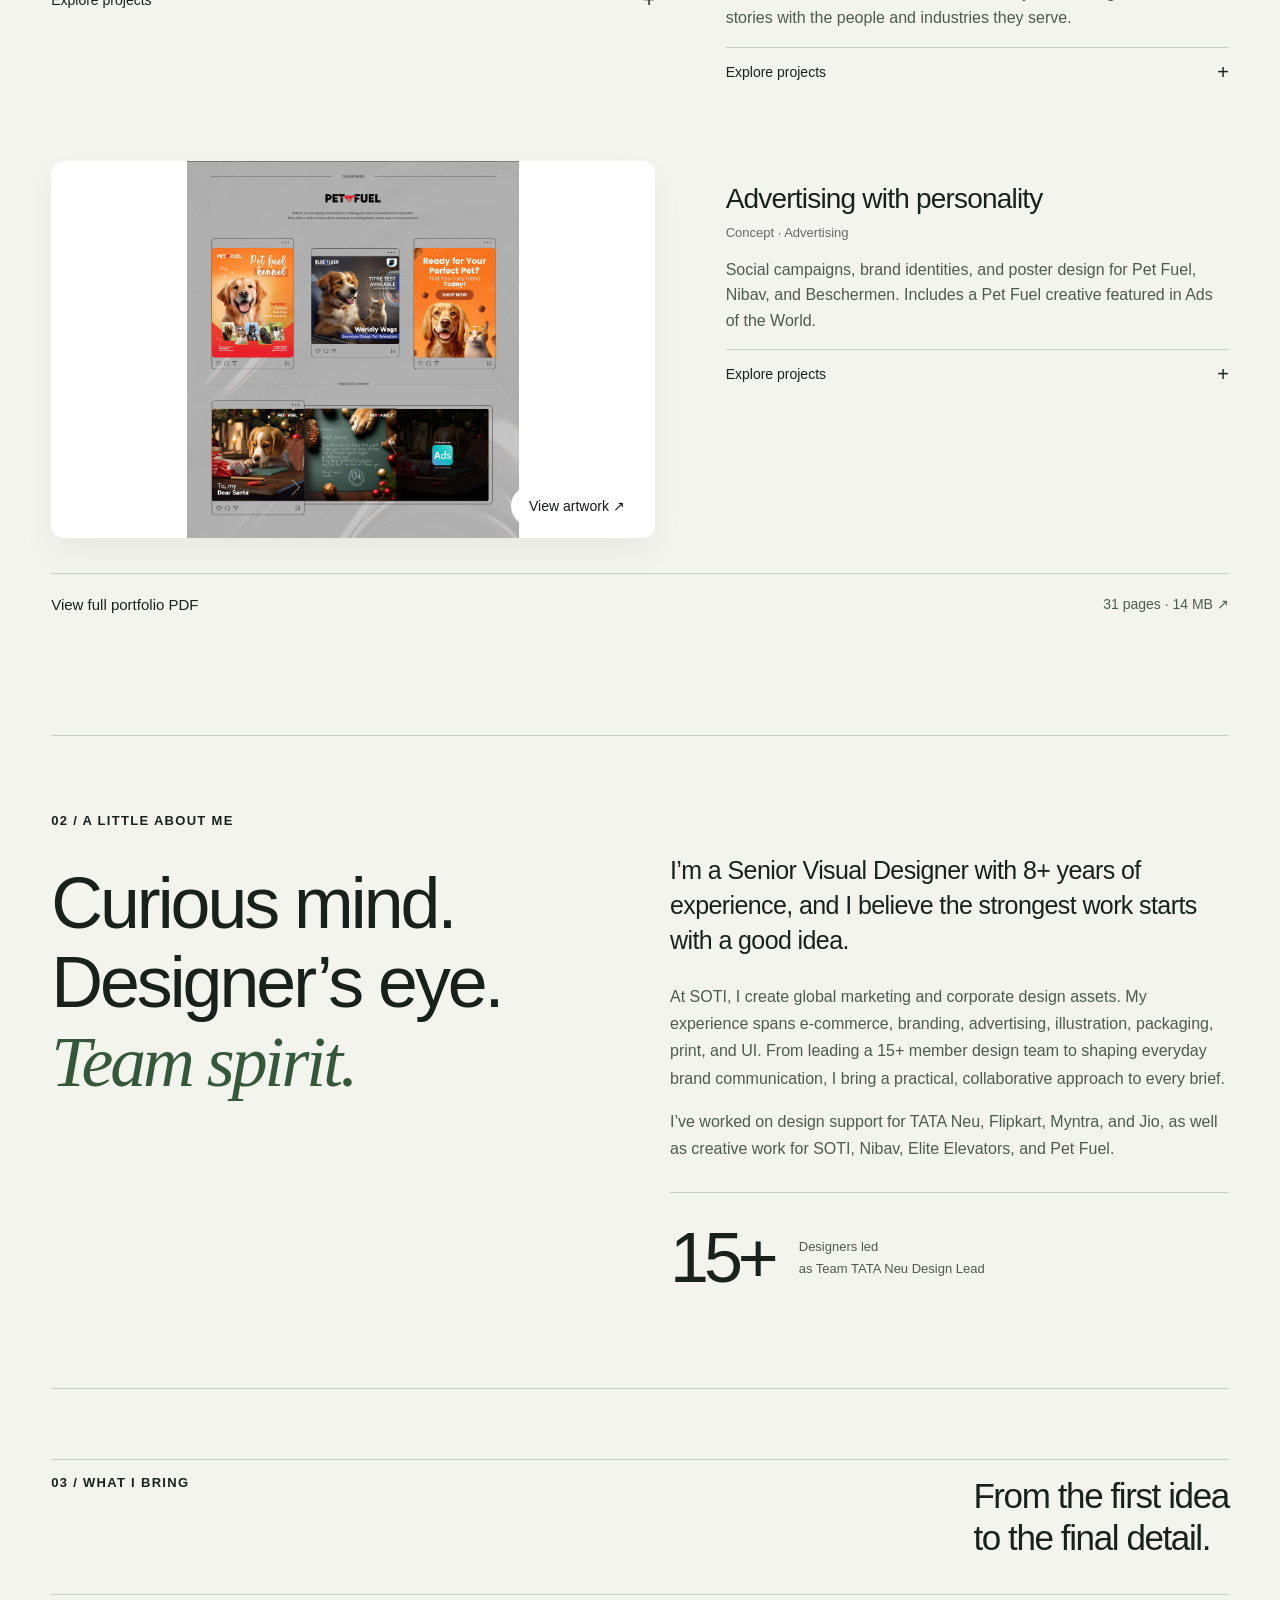
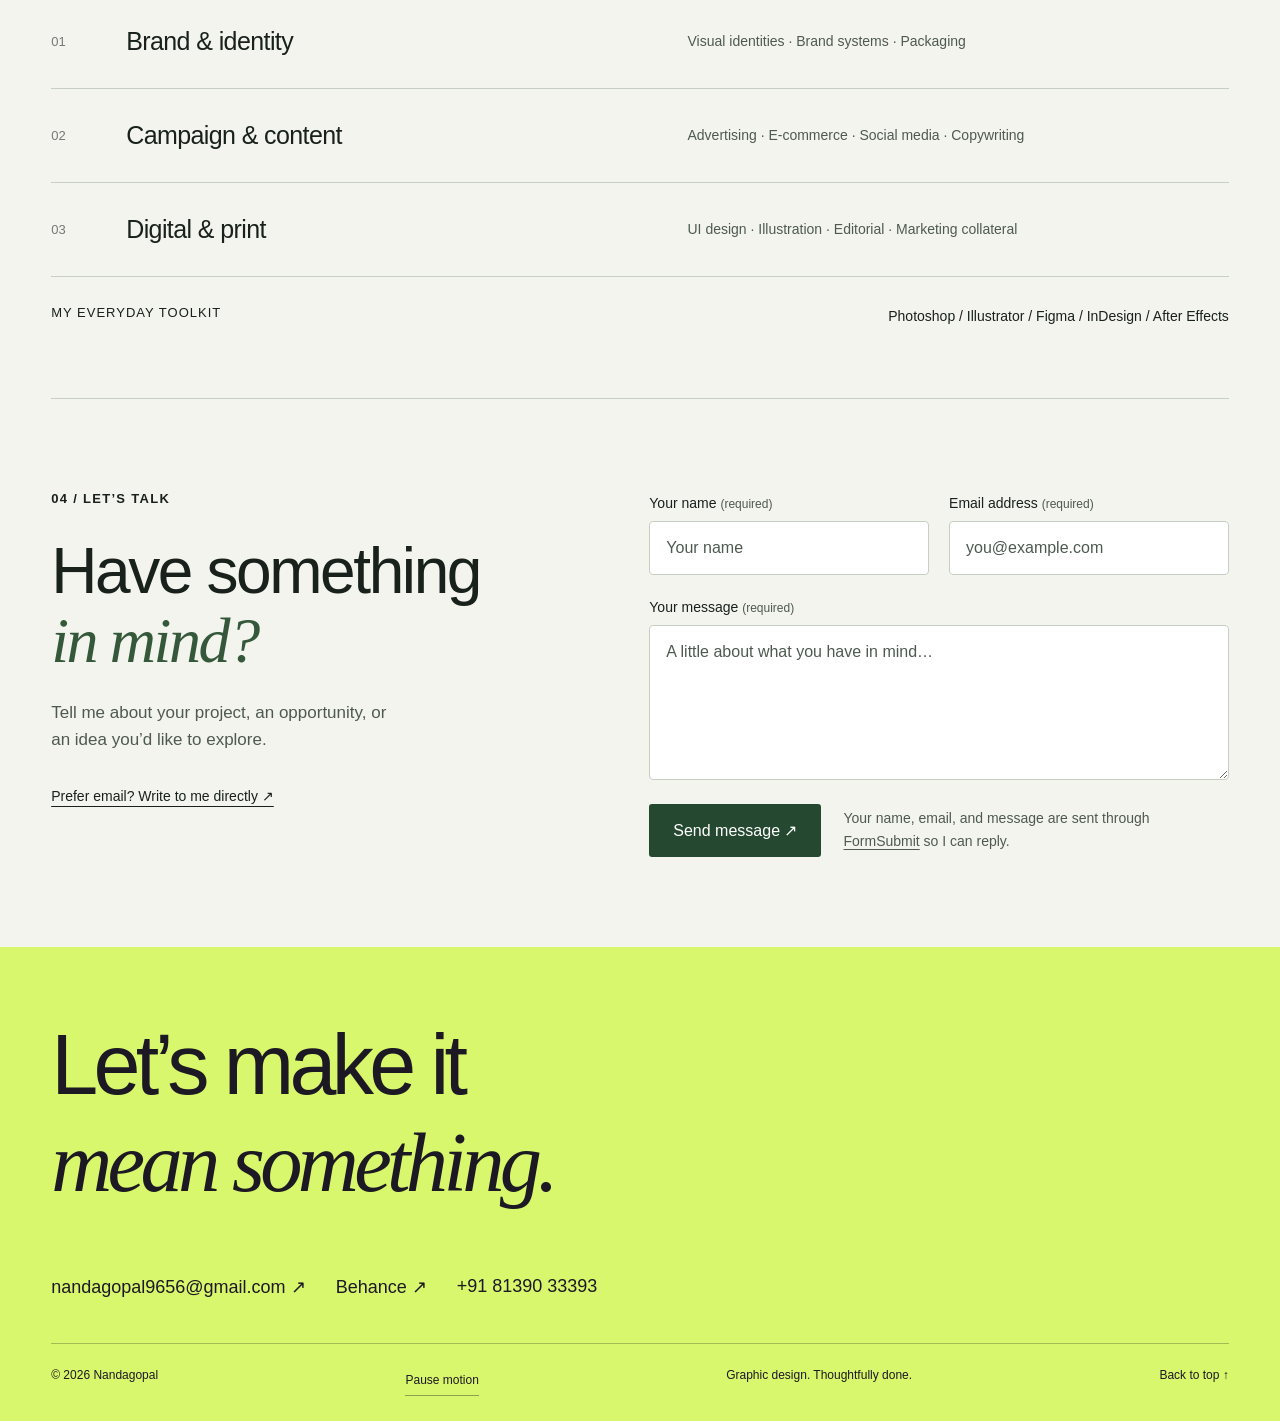
==== commit 783332d3: "Make only the artwork popup background subtly transparent at 90 percent opacity" ====
--- a/designs.html
+++ b/designs.html
@@ -74,6 +74,7 @@
 @media(max-width:640px){#art-dialog{border-radius:18px}}
 </style>
 <style id="rounded-project-artboards">.project-grid .art-preview{border-radius:12px;overflow:hidden}</style>
+<style id="subtle-popup-transparency">#art-dialog{background:color-mix(in srgb,var(--paper) 90%,transparent)}</style>
 </head>
 <body>
 <div class="concept-bar"><span class="concept-caption">DESIGN DIRECTIONS</span><div role="group" aria-label="Choose portfolio layout"><button type="button" data-layout-choice="editorial" aria-pressed="true">01 — Editorial</button><button type="button" data-layout-choice="gallery" aria-pressed="false">02 — Gallery</button></div><a href="./">Current website ↗</a></div>
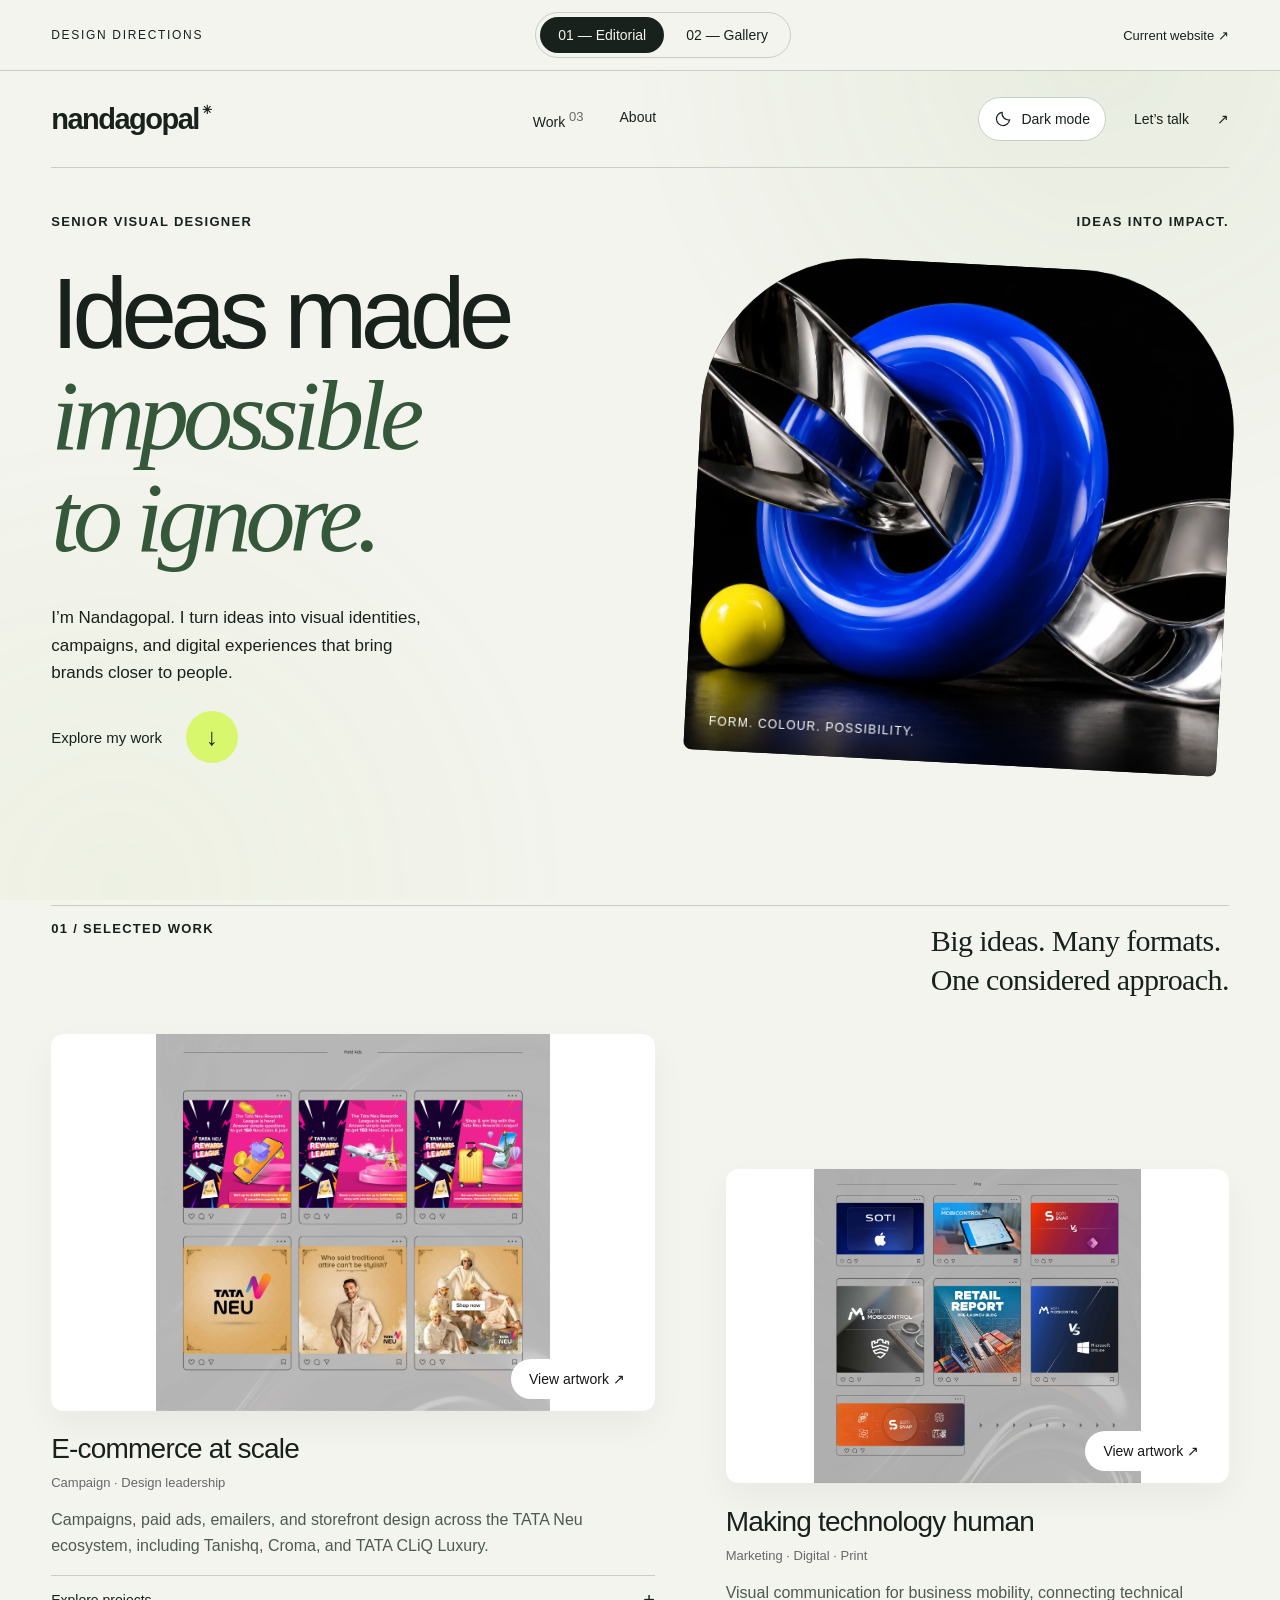
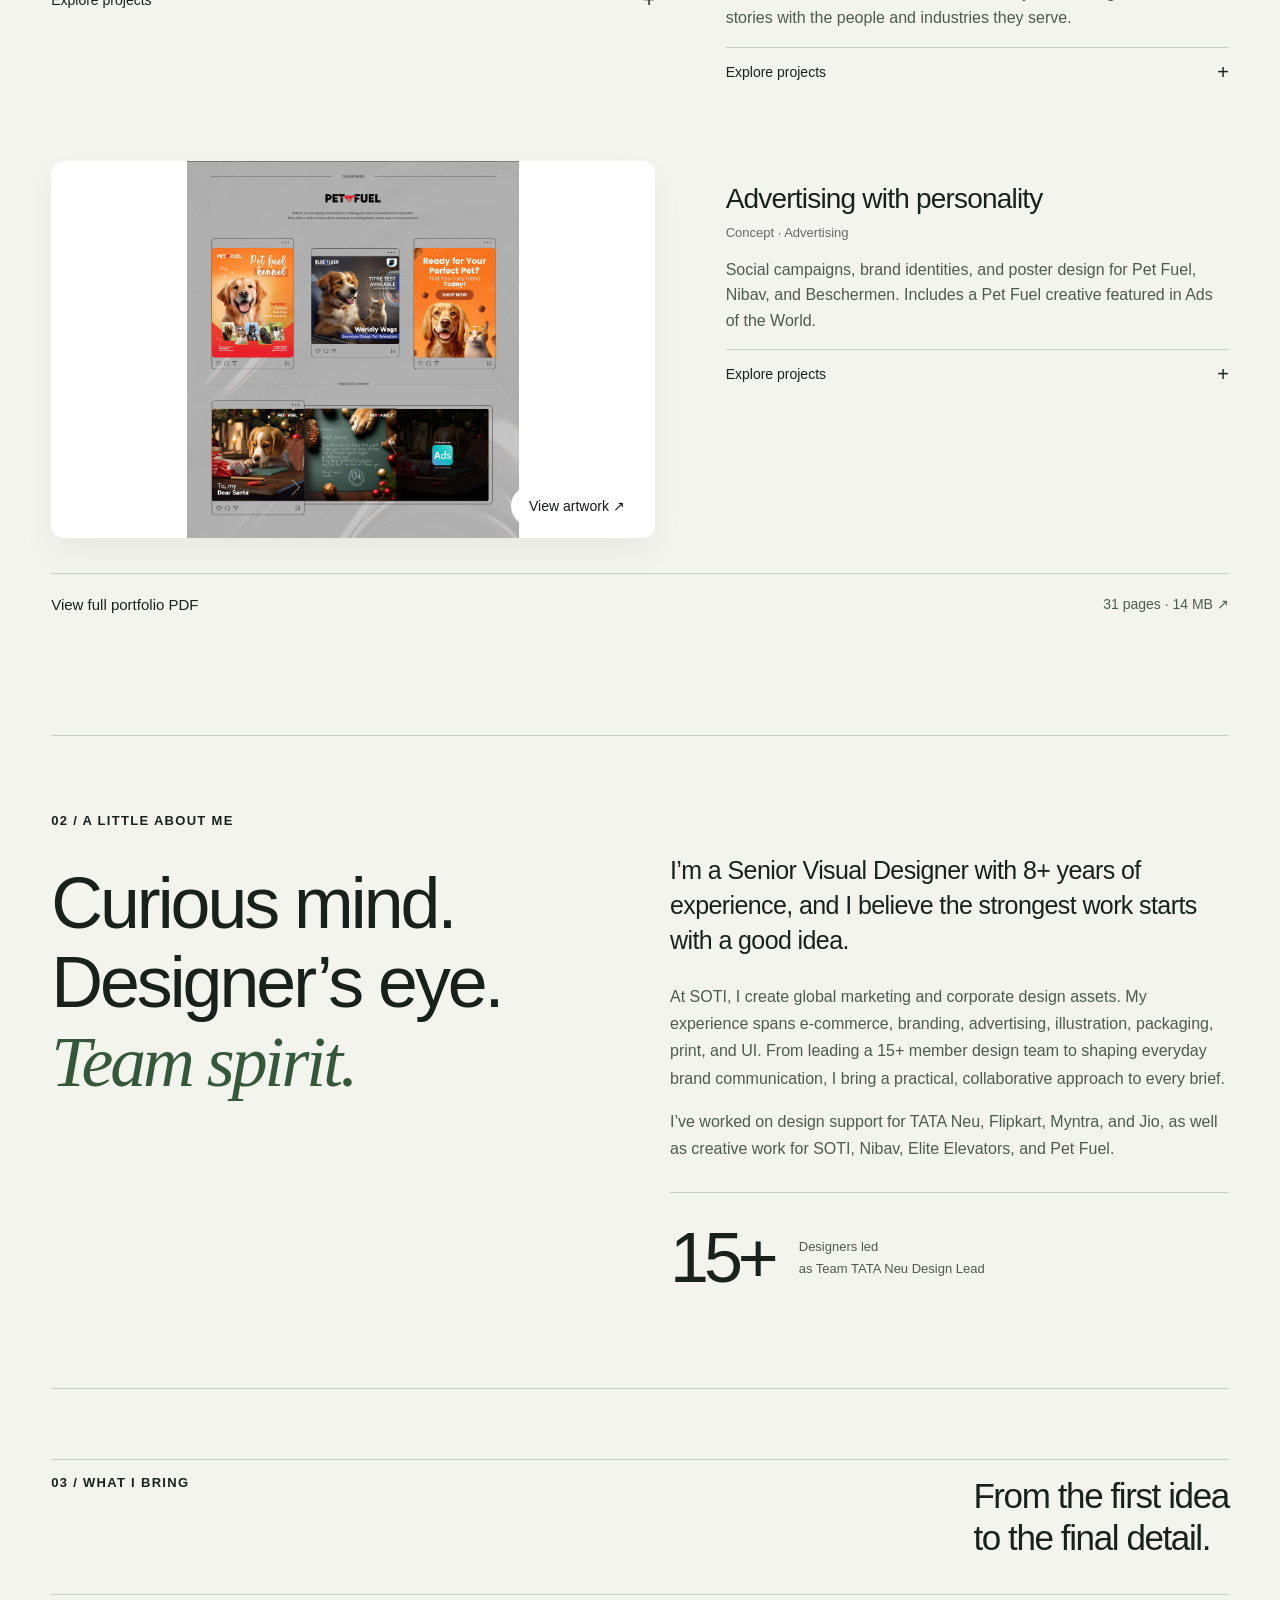
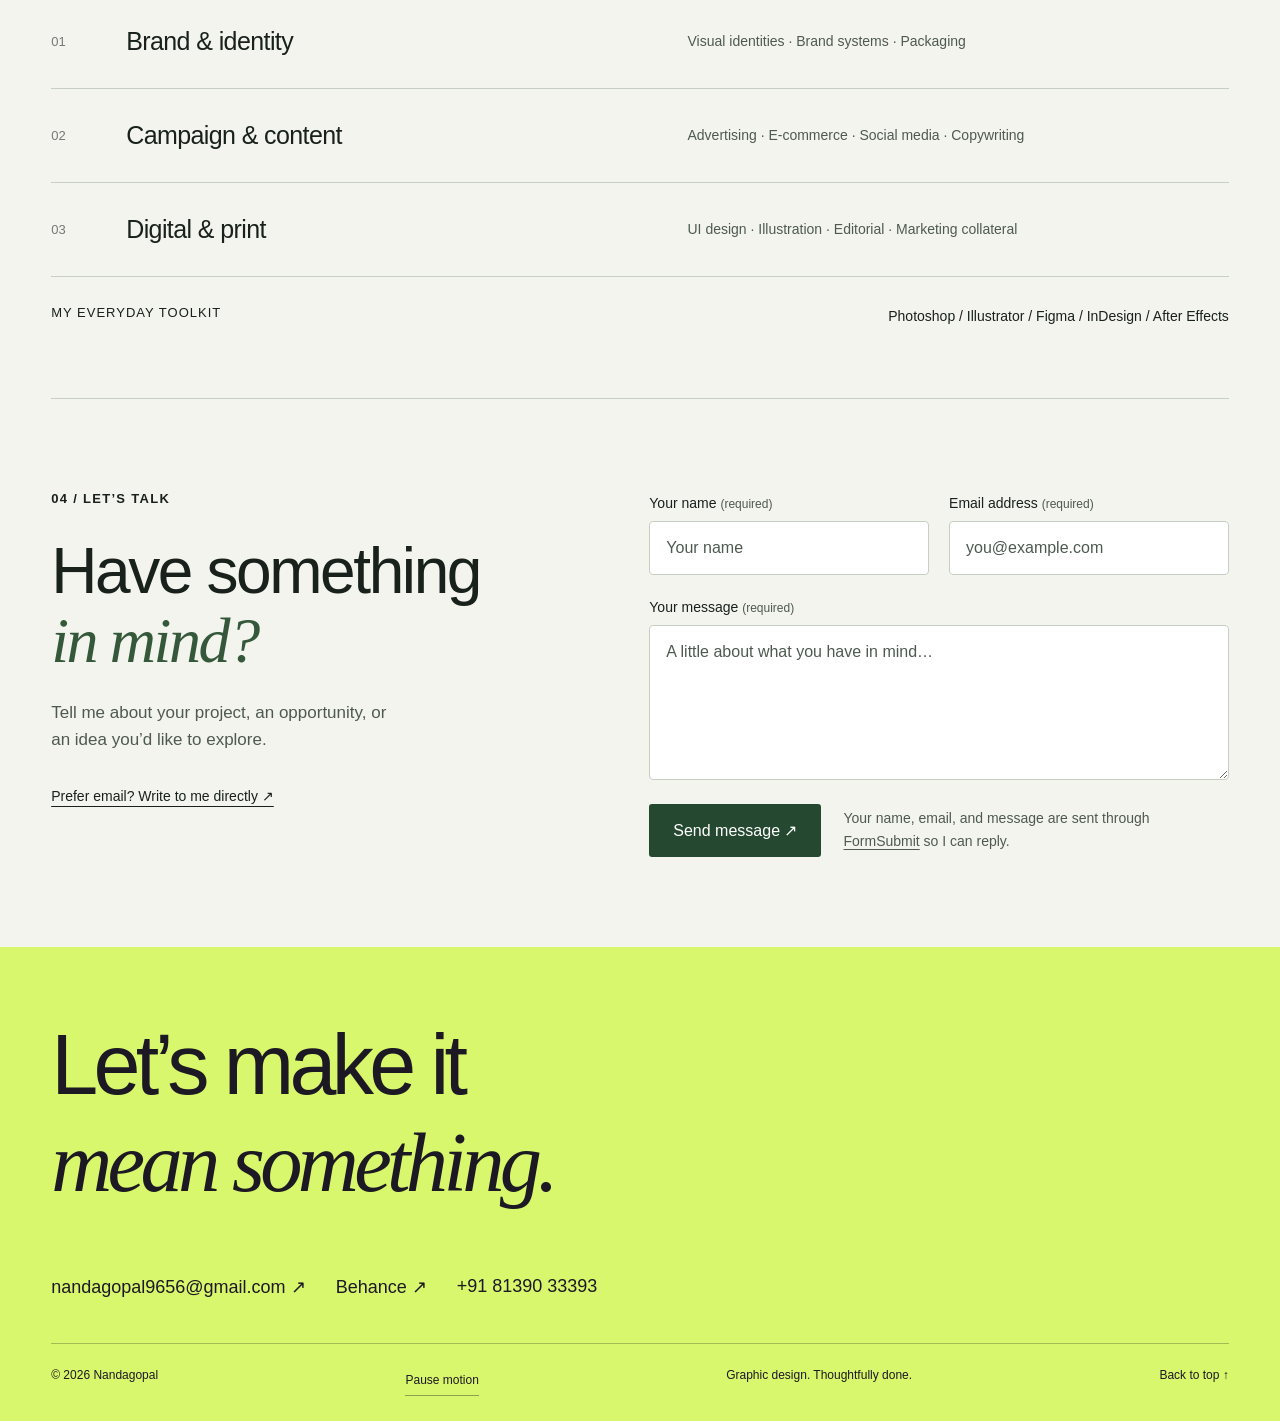
==== commit 043daffb: "Add subtle background blur while retaining popup transparency" ====
--- a/designs.html
+++ b/designs.html
@@ -74,7 +74,7 @@
 @media(max-width:640px){#art-dialog{border-radius:18px}}
 </style>
 <style id="rounded-project-artboards">.project-grid .art-preview{border-radius:12px;overflow:hidden}</style>
-<style id="subtle-popup-transparency">#art-dialog{background:color-mix(in srgb,var(--paper) 90%,transparent)}</style>
+<style id="subtle-popup-transparency">#art-dialog{background:color-mix(in srgb,var(--paper) 90%,transparent)}#art-dialog::backdrop{-webkit-backdrop-filter:blur(6px);backdrop-filter:blur(6px)}</style>
 </head>
 <body>
 <div class="concept-bar"><span class="concept-caption">DESIGN DIRECTIONS</span><div role="group" aria-label="Choose portfolio layout"><button type="button" data-layout-choice="editorial" aria-pressed="true">01 — Editorial</button><button type="button" data-layout-choice="gallery" aria-pressed="false">02 — Gallery</button></div><a href="./">Current website ↗</a></div>
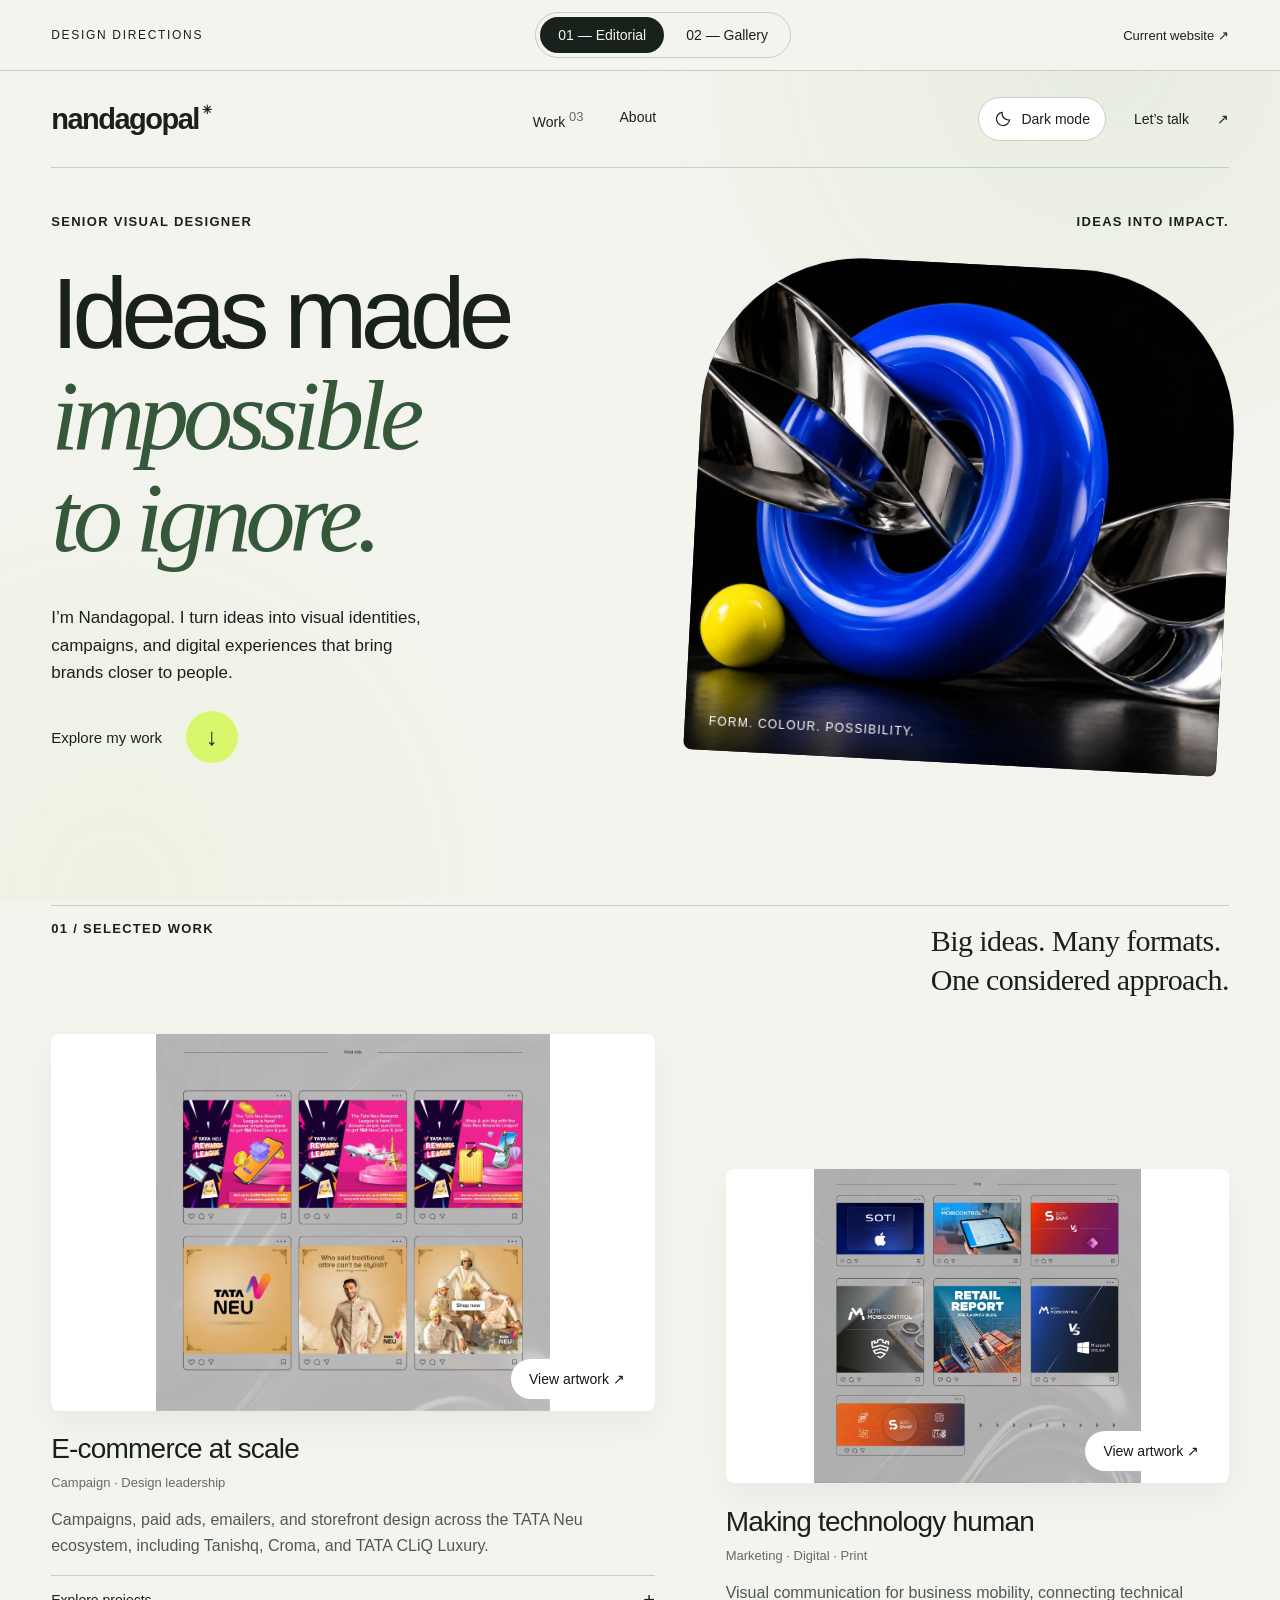
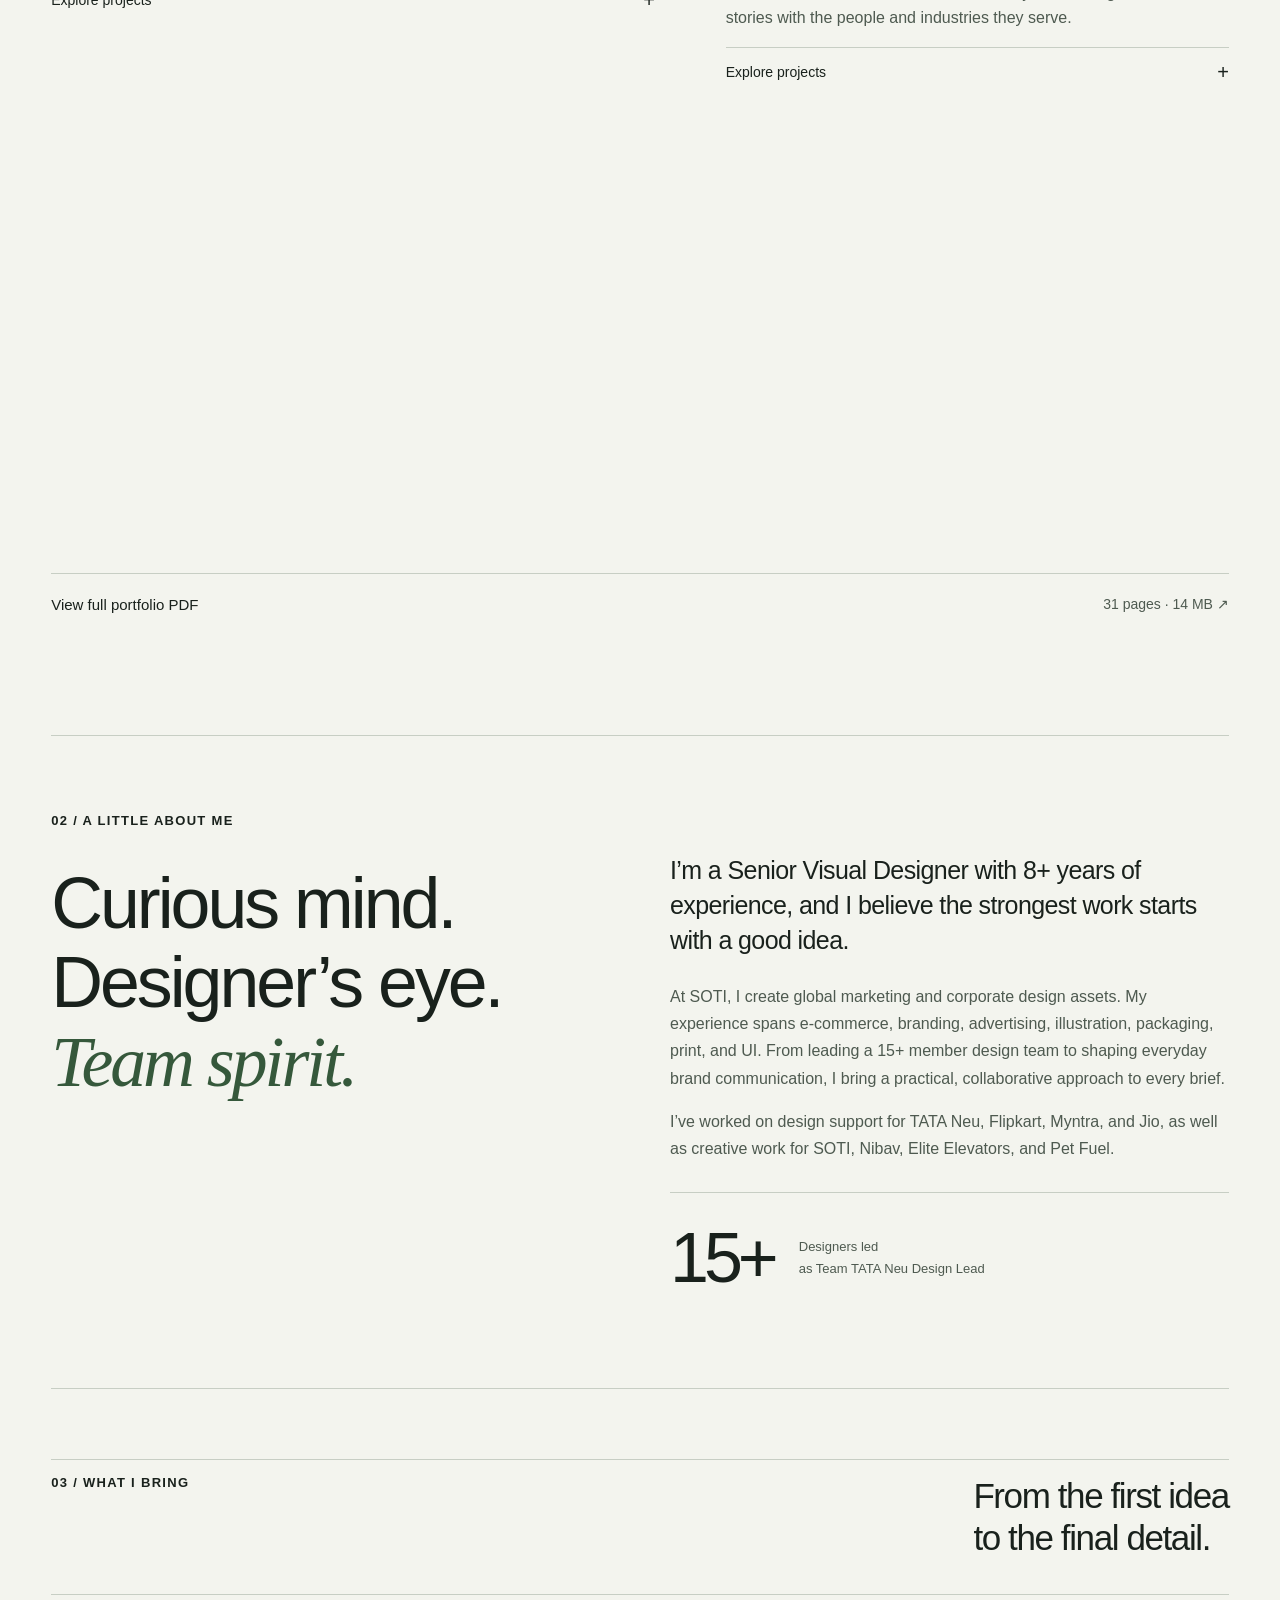
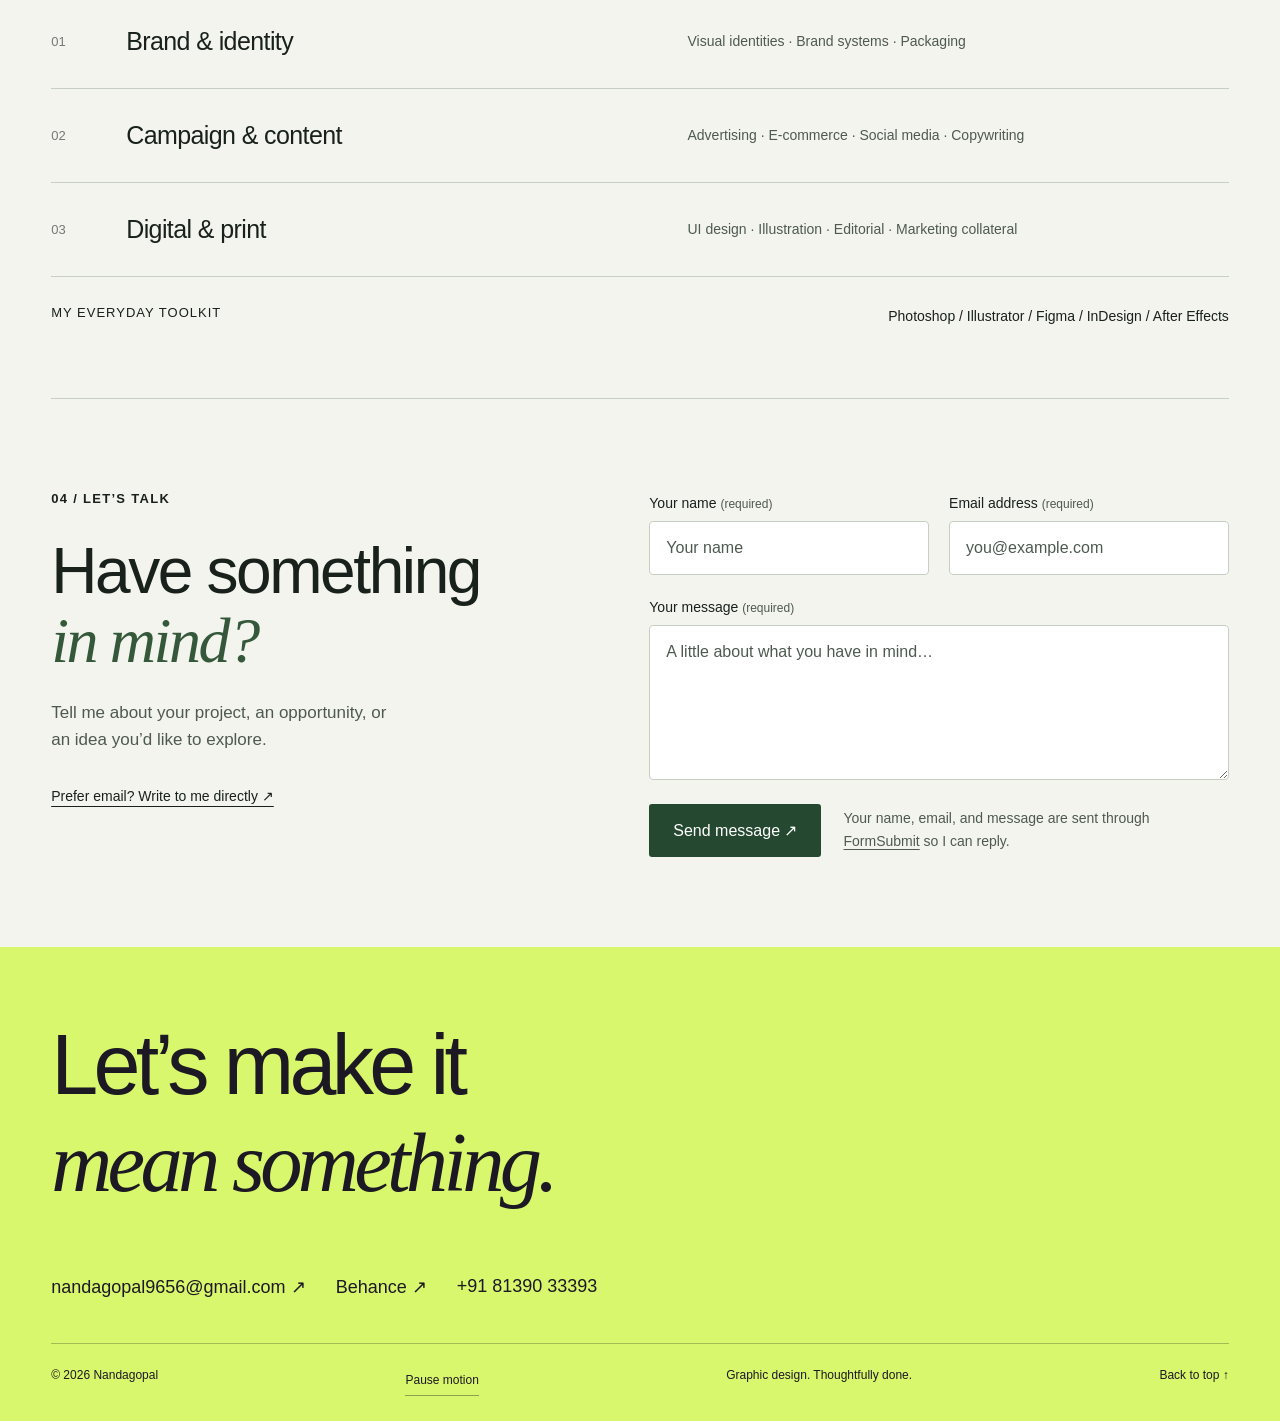
==== commit 41f63895: "Restore square corners on the three project artboards" ====
--- a/designs.html
+++ b/designs.html
@@ -73,7 +73,6 @@
 #art-dialog #art-image{border-radius:12px}
 @media(max-width:640px){#art-dialog{border-radius:18px}}
 </style>
-<style id="rounded-project-artboards">.project-grid .art-preview{border-radius:12px;overflow:hidden}</style>
 <style id="subtle-popup-transparency">#art-dialog{background:color-mix(in srgb,var(--paper) 90%,transparent)}#art-dialog::backdrop{-webkit-backdrop-filter:blur(6px);backdrop-filter:blur(6px)}</style>
 </head>
 <body>
